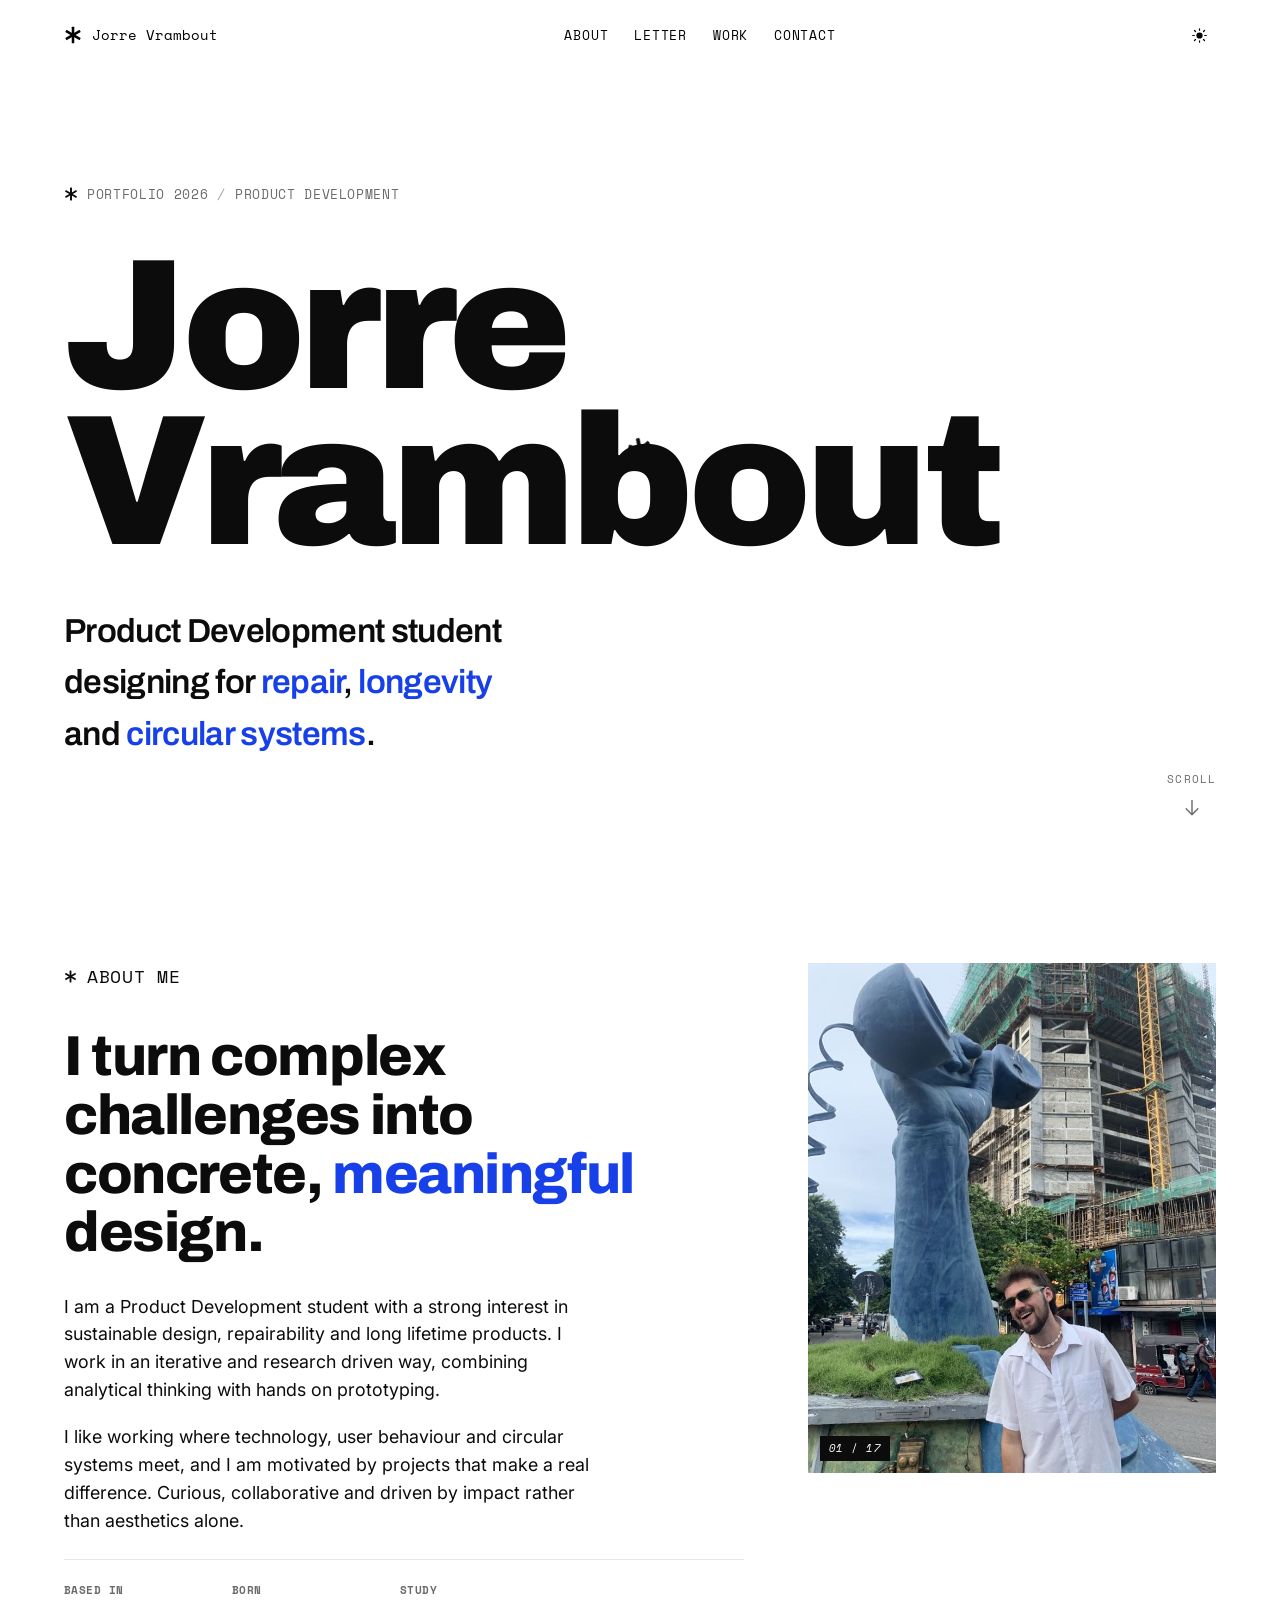
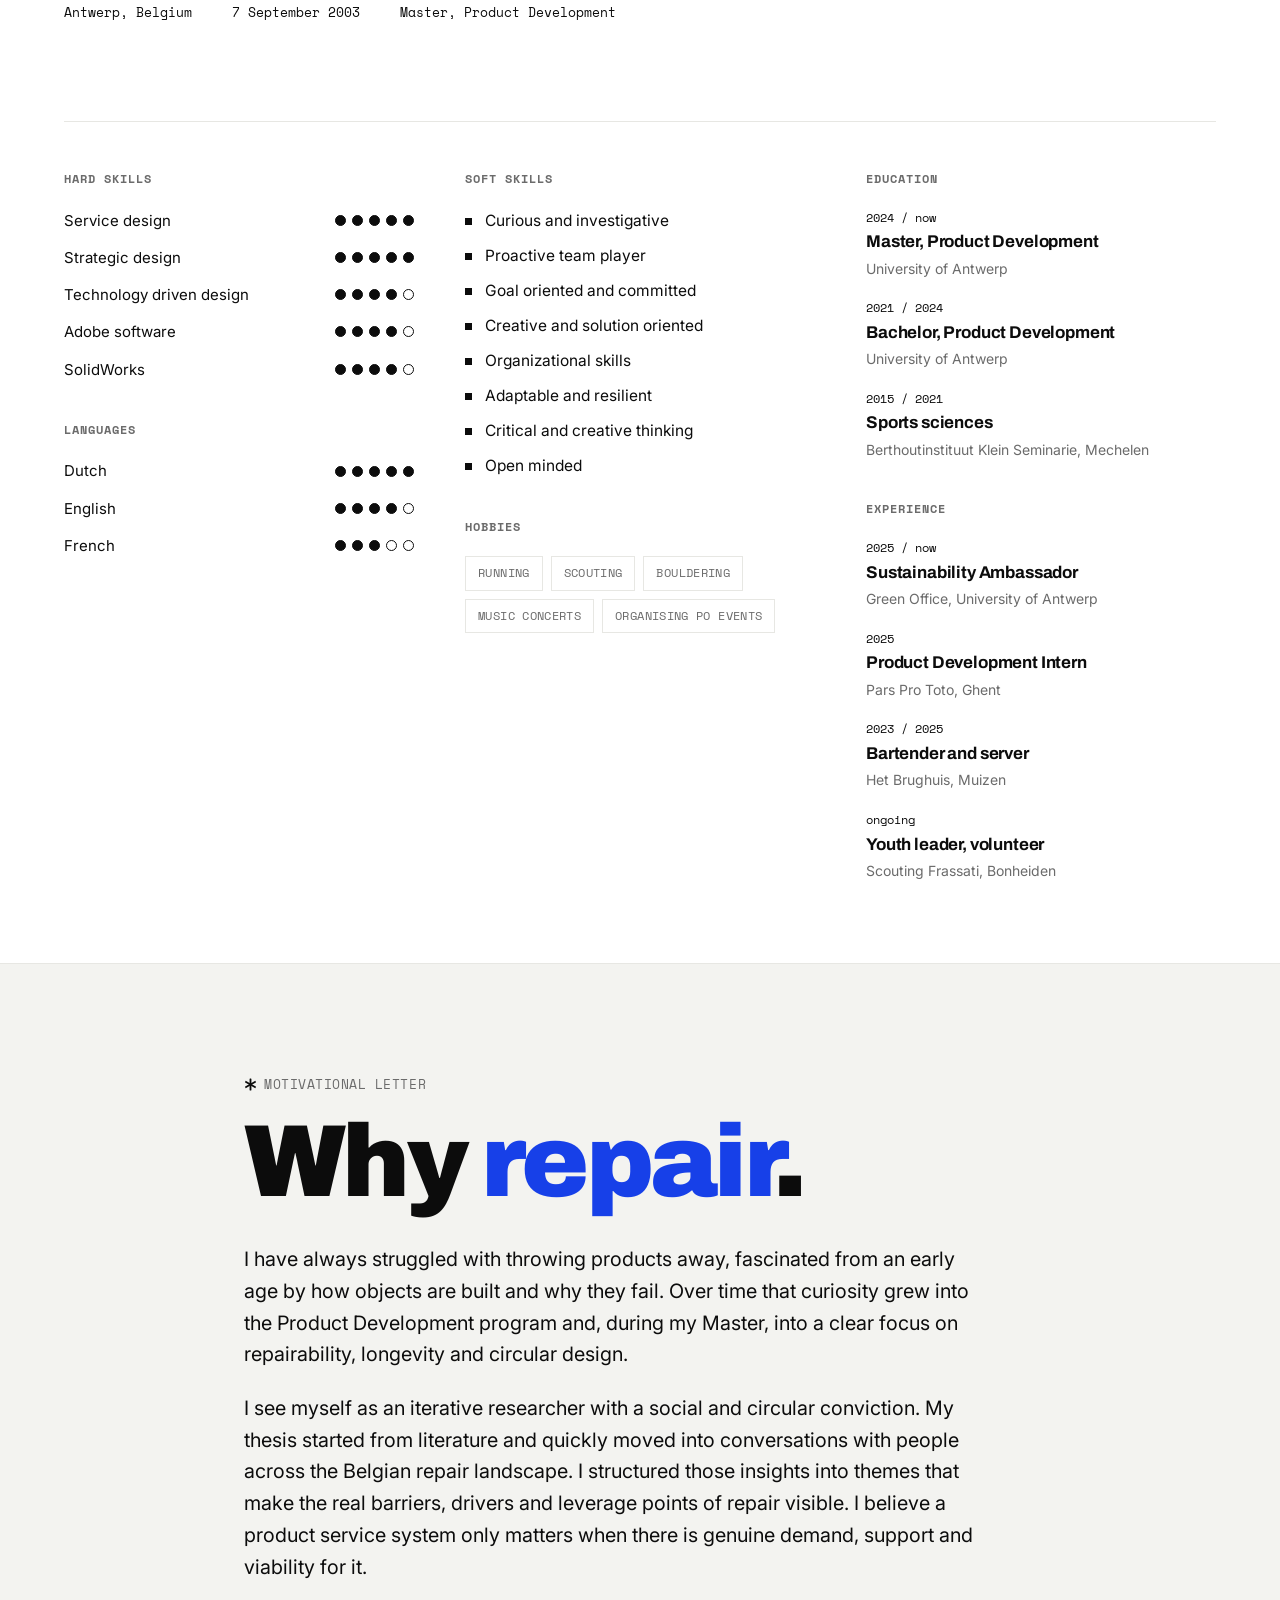
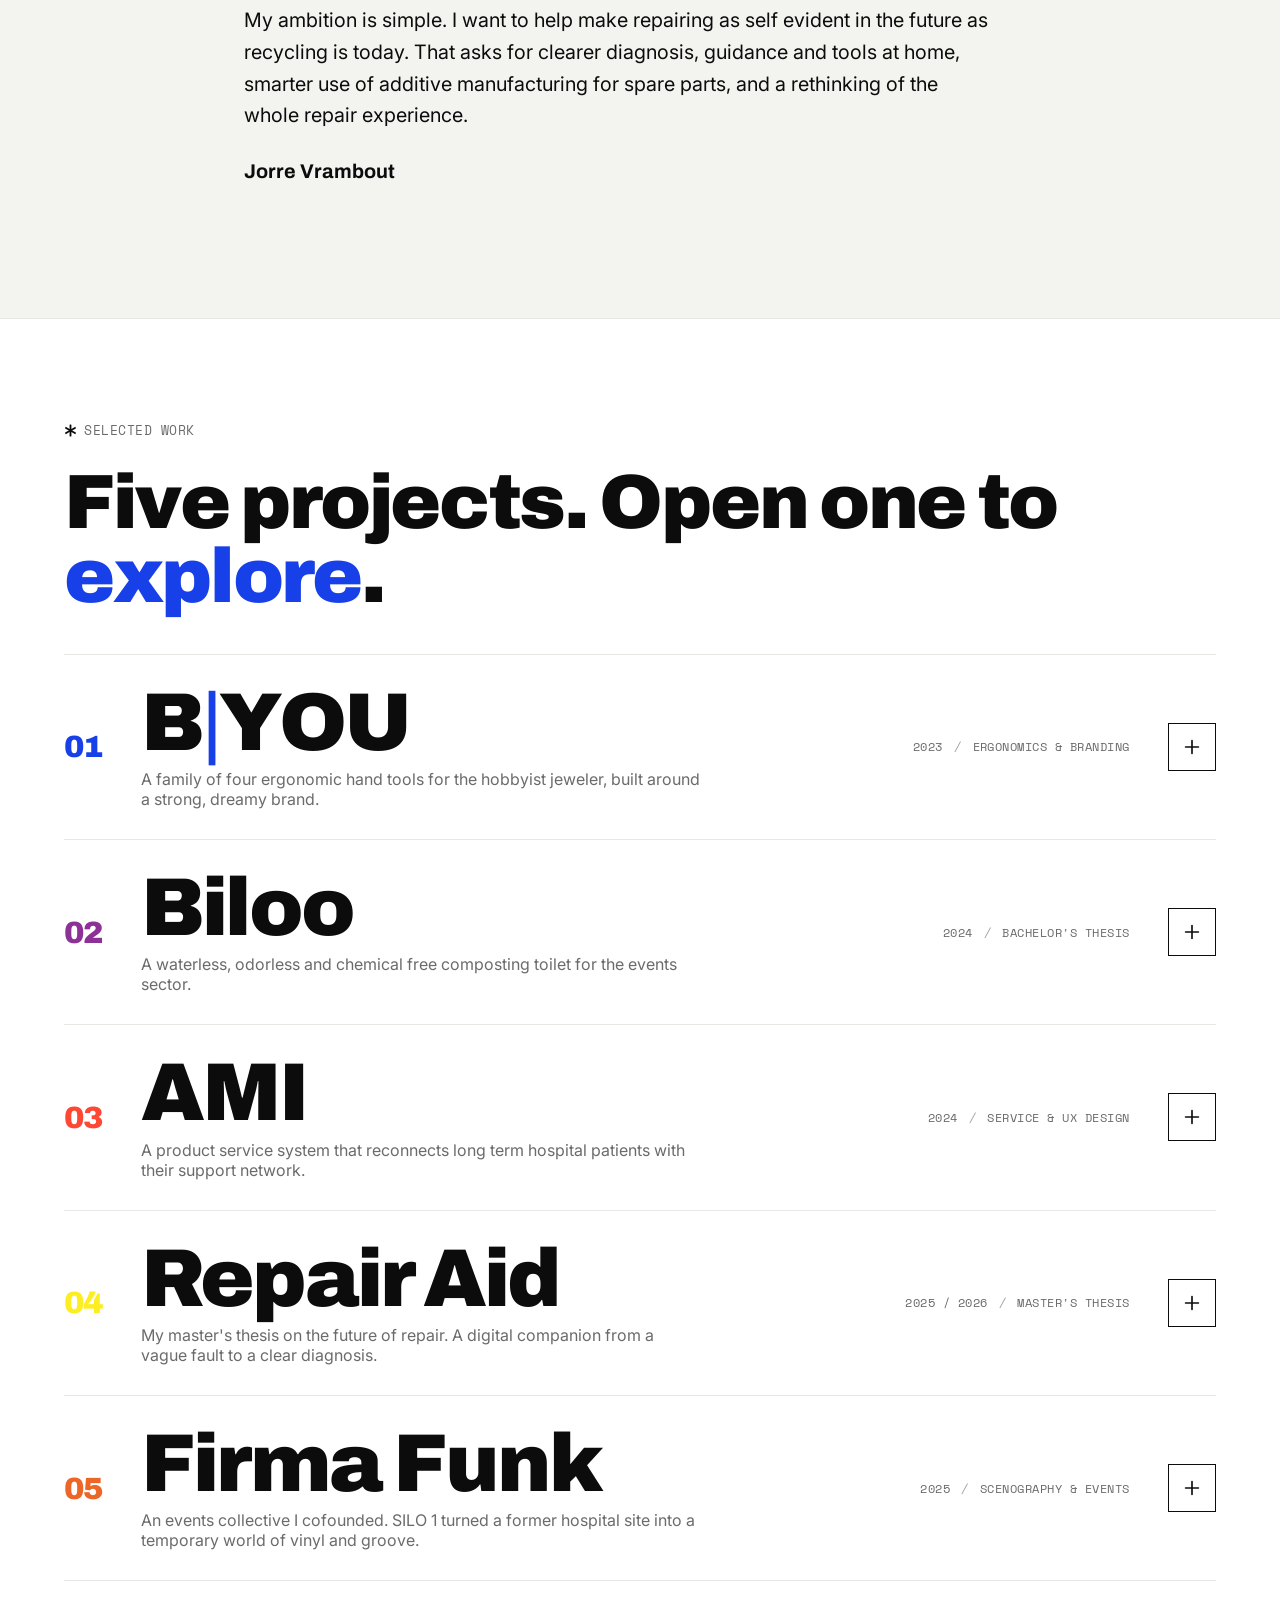
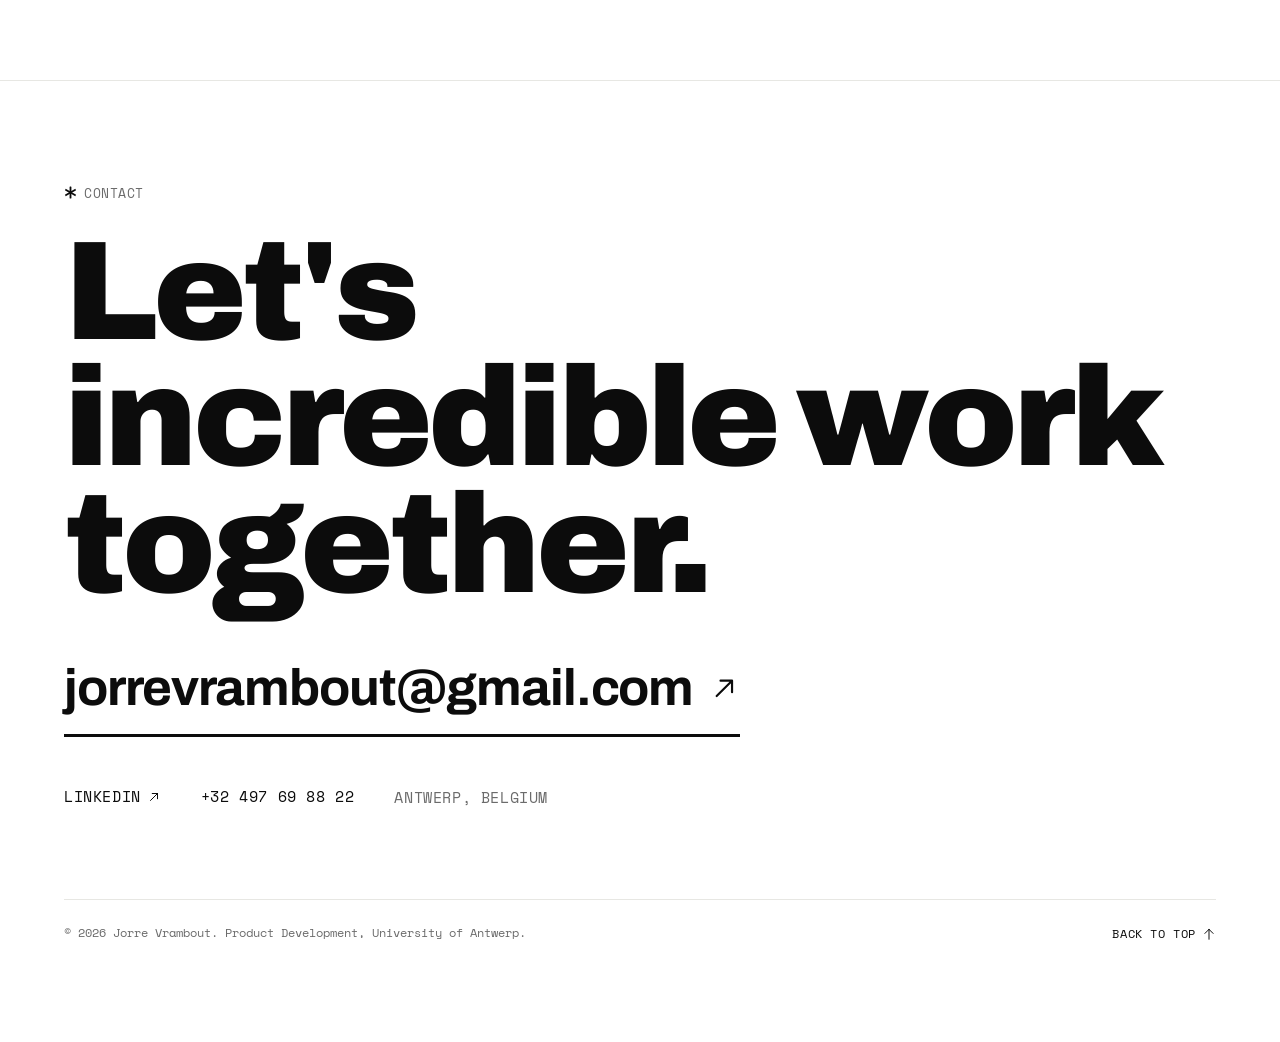
==== index.html @ a63e2a83 "Content + interaction update - Biloo: new copy, remove WeComeAsFriends - B|YOU: split copy across fa" ====
<!DOCTYPE html>
<html lang="en" data-theme="light">
<head>
<meta charset="UTF-8" />
<meta name="viewport" content="width=device-width, initial-scale=1.0" />
<title>Jorre Vrambout, Product Development & Design</title>
<meta name="description" content="Portfolio of Jorre Vrambout. Product Development student at the University of Antwerp, designing for repair, longevity and circular systems." />
<meta name="author" content="Jorre Vrambout" />
<meta property="og:title" content="Jorre Vrambout, Product Development & Design" />
<meta property="og:description" content="Five selected projects in service design, UX, sustainability and scenography." />
<meta property="og:type" content="website" />
<link rel="icon" href="data:image/svg+xml,%3Csvg xmlns='http://www.w3.org/2000/svg' viewBox='0 0 100 100'%3E%3Cg fill='%230c0c0c'%3E%3Crect x='44' y='5' width='12' height='90' rx='3'/%3E%3Crect x='44' y='5' width='12' height='90' rx='3' transform='rotate(60 50 50)'/%3E%3Crect x='44' y='5' width='12' height='90' rx='3' transform='rotate(120 50 50)'/%3E%3C/g%3E%3C/svg%3E" />
<link rel="preconnect" href="https://fonts.googleapis.com" />
<link rel="preconnect" href="https://fonts.gstatic.com" crossorigin />
<link href="https://fonts.googleapis.com/css2?family=Archivo:wght@500;600;700;800;900&family=Inter:wght@400;500;600&family=Space+Mono:wght@400;700&display=swap" rel="stylesheet" />
<link rel="stylesheet" href="css/styles.css" />
</head>
<body>

<!-- ===== SVG sprite ===== -->
<svg width="0" height="0" style="position:absolute" aria-hidden="true">
  <symbol id="ast" viewBox="0 0 100 100"><g fill="currentColor"><rect x="43" y="4" width="14" height="92" rx="3"/><rect x="43" y="4" width="14" height="92" rx="3" transform="rotate(60 50 50)"/><rect x="43" y="4" width="14" height="92" rx="3" transform="rotate(120 50 50)"/></g></symbol>
  <symbol id="arrow-down" viewBox="0 0 24 24"><path d="M12 3v17m0 0l-7-7m7 7l7-7" fill="none" stroke="currentColor" stroke-width="1.7" stroke-linecap="round" stroke-linejoin="round"/></symbol>
  <symbol id="arrow-diag" viewBox="0 0 24 24"><path d="M6 18L18 6M18 6H9M18 6v9" fill="none" stroke="currentColor" stroke-width="1.7" stroke-linecap="round" stroke-linejoin="round"/></symbol>
  <symbol id="arrow-right" viewBox="0 0 24 24"><path d="M4 12h16m0 0l-7-7m7 7l-7 7" fill="none" stroke="currentColor" stroke-width="1.7" stroke-linecap="round" stroke-linejoin="round"/></symbol>
  <symbol id="plus" viewBox="0 0 24 24"><path d="M12 5v14M5 12h14" fill="none" stroke="currentColor" stroke-width="1.8" stroke-linecap="round"/></symbol>
</svg>

<!-- ===== Loader ===== -->
<div class="loader" id="loader" aria-hidden="true">
  <div class="loader__row"><span class="loader__name">JORRE VRAMBOUT</span><span class="loader__pct"><i id="loaderPct">0</i> / 100</span></div>
  <div class="loader__bar"><span id="loaderBar"></span></div>
</div>

<div class="cursor" id="cursor" aria-hidden="true"><svg viewBox="0 0 100 100"><use href="#ast"/></svg></div>
<div class="progress" id="progress" aria-hidden="true"></div>

<!-- ===== Navigation ===== -->
<header class="nav" id="nav">
  <a href="#top" class="nav__brand" aria-label="Jorre Vrambout, home">
    <svg class="nav__ast" viewBox="0 0 100 100" aria-hidden="true"><use href="#ast"/></svg><span>Jorre Vrambout</span>
  </a>
  <nav class="nav__links" aria-label="Primary">
    <a href="#about"><span>About</span></a>
    <a href="#letter"><span>Letter</span></a>
    <a href="#work"><span>Work</span></a>
    <a href="#contact"><span>Contact</span></a>
  </nav>
  <button class="nav__theme" id="themeToggle" aria-label="Toggle dark mode" title="Toggle theme">
    <svg class="i-sun" viewBox="0 0 24 24" width="17" height="17" aria-hidden="true"><circle cx="12" cy="12" r="4.4" fill="currentColor"/><g stroke="currentColor" stroke-width="1.7" stroke-linecap="round"><line x1="12" y1="2.5" x2="12" y2="4.6"/><line x1="12" y1="19.4" x2="12" y2="21.5"/><line x1="2.5" y1="12" x2="4.6" y2="12"/><line x1="19.4" y1="12" x2="21.5" y2="12"/><line x1="4.9" y1="4.9" x2="6.4" y2="6.4"/><line x1="17.6" y1="17.6" x2="19.1" y2="19.1"/><line x1="4.9" y1="19.1" x2="6.4" y2="17.6"/><line x1="17.6" y1="6.4" x2="19.1" y2="4.9"/></g></svg>
    <svg class="i-moon" viewBox="0 0 24 24" width="17" height="17" aria-hidden="true"><path d="M20 14.5A8 8 0 0 1 9.5 4 7 7 0 1 0 20 14.5z" fill="currentColor"/></svg>
  </button>
</header>

<main id="top">

<!-- ===== HERO ===== -->
<section class="hero">
  <p class="hero__eyebrow reveal"><svg class="ast-sm" viewBox="0 0 100 100"><use href="#ast"/></svg><span>Portfolio 2026</span><i>/</i><span>Product Development</span></p>
  <h1 class="hero__title">
    <span class="hl reveal"><span>Jorre</span></span>
    <span class="hl reveal"><span>Vrambout</span></span>
  </h1>
  <p class="hero__role reveal">Product Development student designing for <span class="cyc" style="animation-delay:-1s">repair</span>, <span class="cyc" style="animation-delay:-5s">longevity</span> and <span class="cyc" style="animation-delay:-9s">circular systems</span>.</p>
  <a href="#about" class="hero__cue reveal" aria-label="Scroll down"><span>Scroll</span><svg viewBox="0 0 24 24"><use href="#arrow-down"/></svg></a>
</section>

<!-- ===== ABOUT ME ===== -->
<section class="about" id="about">
  <div class="about__grid">
    <div class="about__text">
      <p class="label reveal"><svg class="ast-sm" viewBox="0 0 100 100"><use href="#ast"/></svg> About me</p>
      <h2 class="about__lead reveal-lines">I turn complex challenges into concrete, <span class="cyc">meaningful</span> design.</h2>
      <p class="reveal">I am a Product Development student with a strong interest in sustainable design, repairability and long lifetime products. I work in an iterative and research driven way, combining analytical thinking with hands on prototyping.</p>
      <p class="reveal">I like working where technology, user behaviour and circular systems meet, and I am motivated by projects that make a real difference. Curious, collaborative and driven by impact rather than aesthetics alone.</p>
      <ul class="about__facts reveal">
        <li><b>Based in</b>Antwerp, Belgium</li>
        <li><b>Born</b>7 September 2003</li>
        <li><b>Study</b>Master, Product Development</li>
      </ul>
    </div>
    <div class="about__loop reveal" id="photoLoop" aria-label="Photos of Jorre">
      <img class="loop__img is-on" alt="Jorre Vrambout" />
      <img class="loop__img" alt="Jorre Vrambout" />
      <span class="loop__tag"><i id="loopIndex">01</i> / <i id="loopTotal">17</i></span>
    </div>
  </div>
</section>

<!-- ===== PROFILE: skills, hobbies, timeline ===== -->
<section class="profile" id="profile">
  <div class="profile__grid">

    <div class="pcol reveal">
      <h3 class="pcol__title">Hard skills</h3>
      <ul class="rated">
        <li><span>Service design</span><span class="dots" data-level="5"></span></li>
        <li><span>Strategic design</span><span class="dots" data-level="5"></span></li>
        <li><span>Technology driven design</span><span class="dots" data-level="4"></span></li>
        <li><span>Adobe software</span><span class="dots" data-level="4"></span></li>
        <li><span>SolidWorks</span><span class="dots" data-level="4"></span></li>
      </ul>
      <h3 class="pcol__title pcol__title--mt">Languages</h3>
      <ul class="rated">
        <li><span>Dutch</span><span class="dots" data-level="5"></span></li>
        <li><span>English</span><span class="dots" data-level="4"></span></li>
        <li><span>French</span><span class="dots" data-level="3"></span></li>
      </ul>
    </div>

    <div class="pcol reveal">
      <h3 class="pcol__title">Soft skills</h3>
      <ul class="bullets">
        <li>Curious and investigative</li>
        <li>Proactive team player</li>
        <li>Goal oriented and committed</li>
        <li>Creative and solution oriented</li>
        <li>Organizational skills</li>
        <li>Adaptable and resilient</li>
        <li>Critical and creative thinking</li>
        <li>Open minded</li>
      </ul>
      <h3 class="pcol__title pcol__title--mt">Hobbies</h3>
      <ul class="tags"><li>Running</li><li>Scouting</li><li>Bouldering</li><li>Music concerts</li><li>Organising PO events</li></ul>
    </div>

    <div class="pcol reveal">
      <h3 class="pcol__title">Education</h3>
      <ul class="timeline">
        <li><span class="timeline__yr">2024 / now</span><b>Master, Product Development</b><i>University of Antwerp</i></li>
        <li><span class="timeline__yr">2021 / 2024</span><b>Bachelor, Product Development</b><i>University of Antwerp</i></li>
        <li><span class="timeline__yr">2015 / 2021</span><b>Sports sciences</b><i>Berthoutinstituut Klein Seminarie, Mechelen</i></li>
      </ul>
      <h3 class="pcol__title pcol__title--mt">Experience</h3>
      <ul class="timeline">
        <li><span class="timeline__yr">2025 / now</span><b>Sustainability Ambassador</b><i>Green Office, University of Antwerp</i></li>
        <li><span class="timeline__yr">2025</span><b>Product Development Intern</b><i>Pars Pro Toto, Ghent</i></li>
        <li><span class="timeline__yr">2023 / 2025</span><b>Bartender and server</b><i>Het Brughuis, Muizen</i></li>
        <li><span class="timeline__yr">ongoing</span><b>Youth leader, volunteer</b><i>Scouting Frassati, Bonheiden</i></li>
      </ul>
    </div>

  </div>
</section>

<!-- ===== MOTIVATIONAL LETTER ===== -->
<section class="letter" id="letter">
  <div class="letter__inner">
    <p class="label reveal"><svg class="ast-sm" viewBox="0 0 100 100"><use href="#ast"/></svg> Motivational letter</p>
    <h2 class="letter__title reveal-lines">Why <span class="cyc">repair</span>.</h2>
    <div class="letter__body">
      <p class="reveal">I have always struggled with throwing products away, fascinated from an early age by how objects are built and why they fail. Over time that curiosity grew into the Product Development program and, during my Master, into a clear focus on repairability, longevity and circular design.</p>
      <p class="reveal">I see myself as an iterative researcher with a social and circular conviction. My thesis started from literature and quickly moved into conversations with people across the Belgian repair landscape. I structured those insights into themes that make the real barriers, drivers and leverage points of repair visible. I believe a product service system only matters when there is genuine demand, support and viability for it.</p>
      <p class="reveal">My ambition is simple. I want to help make repairing as self evident in the future as recycling is today. That asks for clearer diagnosis, guidance and tools at home, smarter use of additive manufacturing for spare parts, and a rethinking of the whole repair experience.</p>
      <p class="letter__sign reveal">Jorre Vrambout</p>
    </div>
  </div>
</section>

<!-- ===== WORK ===== -->
<section class="work" id="work">
  <header class="work__head">
    <p class="label reveal"><svg class="ast-sm" viewBox="0 0 100 100"><use href="#ast"/></svg> Selected work</p>
    <h2 class="work__title reveal-lines">Five projects. Open one to <span class="cyc">explore</span>.</h2>
  </header>

  <div class="projects">

    <!-- 01 BIYOU -->
    <article class="proj" id="p01" data-accent="#1740e8" data-on="#ffffff" style="--accent:#1740e8;--on-accent:#ffffff">
      <button class="proj__bar" aria-expanded="false" aria-controls="p01d">
        <span class="proj__num">01</span>
        <span class="proj__head"><span class="proj__name">B<span class="bar">|</span>YOU</span><span class="proj__teaser">A family of four ergonomic hand tools for the hobbyist jeweler, built around a strong, dreamy brand.</span></span>
        <span class="proj__metaline">2023 <i>/</i> Ergonomics &amp; branding</span>
        <span class="proj__toggle" aria-hidden="true"><svg viewBox="0 0 24 24"><use href="#plus"/></svg></span>
      </button>
      <div class="proj__detail" id="p01d"><div class="proj__inner">
        <div class="proj__cols">
          <p class="proj__lead">B|YOU is a cohesive tool collection inspired by the dreamy world of creation, where freshness, elegance and modernity meet. Flowing lines and clean contours give the family a look that feels energetic and in motion, while a vibrant signature blue and refined details give every tool a fresh, contemporary character.</p>
          <ul class="tags"><li>Ergonomics</li><li>Branding</li><li>Tool family</li><li>User research</li><li>SolidWorks</li></ul>
        </div>
        <figure class="shot shot--full"><img data-src="assets/img/biyou_poster.jpg" alt="The B|YOU jeweler tool family poster" /></figure>
        <p class="proj__body">Every tool carries an integrated, labeled loop so it can be hung and recognised at a glance, keeping the workspace calm and organised. The family holds four specialised tools. KUNZIET, a hand drill built for smooth operation and precise depth control. OPAAL, a jeweler's file with seamless grip contours for fluid shaping. ONYX, ergonomic pliers that pair strong function with an elegant, high control handle. CALCITE, a jeweler's saw made to turn creative ideas into flawless actions.</p>
        <p class="proj__sub2"><svg class="ast-sm" viewBox="0 0 100 100"><use href="#ast"/></svg> CALCITE, the empowering jeweler's saw</p>
        <p class="proj__body">Designed as a core piece of the family, CALCITE helps craftspeople turn ideas into action. Beyond its modern look it focuses on ergonomics and adaptability for long hours of precision benchwork. The handle tilts upward to reduce the twisting angle of the wrist and lower fatigue. A specialised grip texture sits on the pressure points between the middle, ring and pinky fingers for maximum control. A smart sliding frame makes the saw fully modular so it adapts to blades of different lengths, and an integrated tightening mechanism tensions the blade with ease for controlled, precise cuts.</p>
        <figure class="shot shot--full"><img data-src="assets/img/biyou_calcite.jpg" alt="CALCITE jeweler's saw, ergonomic breakdown" /></figure>
        <p class="proj__sub2">More from the project</p>
        <div class="masonry masonry--3">
          <figure class="shot"><img data-src="assets/img/biyou_blue.jpg" alt="The jeweler's saw, blue variant" /></figure>
          <figure class="shot"><img data-src="assets/img/biyou_family.jpg" alt="The tool family on the workbench" /></figure>
          <figure class="shot"><img data-src="assets/img/biyou_c1.jpg" alt="Concept sketch one" /></figure>
          <figure class="shot"><img data-src="assets/img/biyou_c2.jpg" alt="Concept sketch two" /></figure>
          <figure class="shot"><img data-src="assets/img/biyou_c3.jpg" alt="Concept sketch three" /></figure>
        </div>
      </div></div>
    </article>

    <!-- 02 BILOO -->
    <article class="proj" id="p02" data-accent="#8c3296" data-on="#ffffff" style="--accent:#8c3296;--on-accent:#ffffff">
      <button class="proj__bar" aria-expanded="false" aria-controls="p02d">
        <span class="proj__num">02</span>
        <span class="proj__head"><span class="proj__name">Biloo</span><span class="proj__teaser">A waterless, odorless and chemical free composting toilet for the events sector.</span></span>
        <span class="proj__metaline">2024 <i>/</i> Bachelor's thesis</span>
        <span class="proj__toggle" aria-hidden="true"><svg viewBox="0 0 24 24"><use href="#plus"/></svg></span>
      </button>
      <div class="proj__detail" id="p02d"><div class="proj__inner">
        <div class="proj__cols">
          <p class="proj__lead">Biloo is an off grid sanitation solution that improves comfort and sustainability at crowded music festivals. It is a waterless duo compost toilet that saves space by sharing one 330 litre sawdust dispenser and a single integrated waste tank across two separate cabins. The system runs entirely without electronics. A manual flush mechanism releases a precise amount of sawdust through a custom rotor profile to keep odor and moisture under control. Built for heavy festival use, it combines a robust AISI 304 stainless steel frame with durable, weather resistant HPL panels, and the final design can be transported, stacked and placed with standard forklifts, so there is no on site assembly and far less maintenance.</p>
          <ul class="tags"><li>Sustainability</li><li>Composting</li><li>Fully mechanical</li><li>Off grid</li><li>Festival ready</li></ul>
        </div>
        <div class="stats">
          <div class="stat"><b data-count="100">0</b><span>people per toilet per day</span></div>
          <div class="stat"><b data-count="52">0</b><span>toilets per block</span></div>
          <div class="stat"><b data-count="0">0</b><span>litres of water used</span></div>
        </div>
        <p class="proj__sub2">Concept renders</p>
        <figure class="shot shot--full"><img data-src="assets/img/biloo_hero.jpg" alt="Biloo composting toilet render" /></figure>
        <div class="masonry masonry--3">
          <figure class="shot"><img data-src="assets/img/biloo_field.jpg" alt="Biloo placed at a festival at sunset" /></figure>
          <figure class="shot"><img data-src="assets/img/biloo_config.jpg" alt="Circular configuration of toilet blocks" /></figure>
          <figure class="shot"><img data-src="assets/img/biloo_cad.jpg" alt="Dual toilet layout, top render" /></figure>
        </div>
        <p class="proj__sub2">Prototyping <span class="chip">Full scale wooden prototype</span></p>
        <div class="masonry masonry--2">
          <figure class="shot"><img data-src="assets/img/biloo_top.jpg" alt="Wooden prototype in the field" /></figure>
          <figure class="shot"><img data-src="assets/img/biloo_test.jpg" alt="Wooden prototype tested outdoors" /></figure>
        </div>
      </div></div>
    </article>

    <!-- 03 AMI -->
    <article class="proj" id="p03" data-accent="#fe4834" data-on="#ffffff" style="--accent:#fe4834;--on-accent:#ffffff">
      <button class="proj__bar" aria-expanded="false" aria-controls="p03d">
        <span class="proj__num">03</span>
        <span class="proj__head"><span class="proj__name">AMI</span><span class="proj__teaser">A product service system that reconnects long term hospital patients with their support network.</span></span>
        <span class="proj__metaline">2024 <i>/</i> Service &amp; UX design</span>
        <span class="proj__toggle" aria-hidden="true"><svg viewBox="0 0 24 24"><use href="#plus"/></svg></span>
      </button>
      <div class="proj__detail" id="p03d"><div class="proj__inner">
        <div class="proj__cols">
          <p class="proj__lead">Through personal avatars, social hubs and a simple app, appearance becomes secondary and connection thrives. Patients join workshops and events, host their own, ask questions and keep a sense of autonomy through a long recovery.</p>
          <ul class="tags"><li>Service design</li><li>UX</li><li>Avatars</li><li>Healthcare</li><li>Cocreation</li></ul>
        </div>
        <p class="proj__sub2">Scroll through the end of term report <svg class="ast-sm" viewBox="0 0 24 24" style="width:1em;height:1em"><use href="#arrow-right"/></svg></p>
        <div class="hstrip" id="amiStrip" tabindex="0" aria-label="AMI end of term report, scroll horizontally">
          <img data-src="assets/img/ami_p01.jpg" alt="AMI report slide 1" />
          <img data-src="assets/img/ami_p02.jpg" alt="AMI report slide 2" />
          <img data-src="assets/img/ami_p03.jpg" alt="AMI report slide 3" />
          <img data-src="assets/img/ami_p04.jpg" alt="AMI report slide 4" />
          <img data-src="assets/img/ami_p05.jpg" alt="AMI report slide 5" />
          <img data-src="assets/img/ami_p06.jpg" alt="AMI report slide 6" />
          <img data-src="assets/img/ami_p07.jpg" alt="AMI report slide 7" />
          <img data-src="assets/img/ami_p08.jpg" alt="AMI report slide 8" />
          <img data-src="assets/img/ami_p09.jpg" alt="AMI report slide 9" />
          <img data-src="assets/img/ami_p10.jpg" alt="AMI report slide 10" />
          <img data-src="assets/img/ami_p11.jpg" alt="AMI report slide 11" />
          <img data-src="assets/img/ami_p12.jpg" alt="AMI report slide 12" />
        </div>
        <p class="proj__sub2">Concept film</p>
        <div class="ytembed" data-yt="rYbWHlqxnuc">
          <img class="ytembed__poster" src="https://i.ytimg.com/vi/rYbWHlqxnuc/hqdefault.jpg" alt="AMI concept film" loading="lazy" />
          <button class="ytembed__play" aria-label="Play the AMI concept film"><svg viewBox="0 0 24 24" width="30" height="30"><path d="M8 5v14l11-7z" fill="currentColor"/></svg></button>
        </div>
        <p class="proj__credit">Group 18. Yasmine Boulakhrif, Davide Jansen Buonsenso, Iris Ligtenberg, Zeno Römer and Jorre Vrambout.</p>
      </div></div>
    </article>

    <!-- 04 REPAIR AID -->
    <article class="proj" id="p04" data-accent="#fdee21" data-on="#0c0c0c" style="--accent:#fdee21;--on-accent:#0c0c0c">
      <button class="proj__bar" aria-expanded="false" aria-controls="p04d">
        <span class="proj__num">04</span>
        <span class="proj__head"><span class="proj__name">Repair Aid</span><span class="proj__teaser">My master's thesis on the future of repair. A digital companion from a vague fault to a clear diagnosis.</span></span>
        <span class="proj__metaline">2025 / 2026 <i>/</i> Master's thesis</span>
        <span class="proj__toggle" aria-hidden="true"><svg viewBox="0 0 24 24"><use href="#plus"/></svg></span>
      </button>
      <div class="proj__detail" id="p04d"><div class="proj__inner">
        <div class="proj__cols">
          <p class="proj__lead">RepairAid is my master's thesis at the University of Antwerp, within Product Development. It explores how artificial intelligence can support a more accessible and circular repair culture. Today many household devices are thrown away while repair is still technically possible. The problem is often not the fault itself but the uncertainty around it. People do not know what is wrong, how much a repair will cost, how long it will take or which options exist, so replacing becomes the easy choice.</p>
          <ul class="tags"><li>Circular economy</li><li>Service design</li><li>Agentic AI</li><li>Diagnosis</li><li>Repair Base</li></ul>
        </div>
        <figure class="shot shot--full shot--white"><img data-src="assets/img/repair_expo_01.jpg" alt="Repair Aid, repair don't replace" /></figure>
        <p class="proj__body">RepairAid removes that uncertainty. It combines historical repair data, user input and agentic AI in one guidance system. Instead of sending people to scattered manuals or search engines, it guides them step by step in understanding a fault and choosing a repair route.</p>
        <div class="masonry masonry--2">
          <figure class="shot shot--white"><img data-src="assets/img/repair_expo_03.jpg" alt="Repair Aid mobile companion, repairer level" /></figure>
          <figure class="shot shot--white"><img data-src="assets/img/repair_expo_04.jpg" alt="Repair Aid impact dashboard" /></figure>
        </div>
        <p class="proj__sub2"><svg class="ast-sm" viewBox="0 0 100 100"><use href="#ast"/></svg> Three routes to a repair</p>
        <p class="proj__body">The system distinguishes three routes. Independent repair at home, guided repair in a Repair Base, and professional repair. Based on the user situation, the complexity of the fault and the expected effort, RepairAid suggests the most feasible option, creating a low threshold path that supports both citizens and professional repairers.</p>
        <figure class="shot shot--full shot--white"><img data-src="assets/img/repair_diagram.jpg" alt="The Repair Aid ecosystem, from home repair to Repair Base to professional" /></figure>
        <p class="proj__body">The innovation lies in combining circular design thinking with agentic AI. Where AI is often used for efficiency or automation, RepairAid asks how the same technology can serve social and ecological goals. By making repair easier it helps extend product lifetimes, reduce material use and shift behaviour from throwing away toward circular use.</p>
        <p class="proj__credit">Internal promotor prof. dr. Jelle Saldien. External promotor Philip Van Pelt, Thomas More and the E6 project, Ecosystems for Extended Lifetime.</p>
      </div></div>
    </article>

    <!-- 05 FIRMA FUNK -->
    <article class="proj" id="p05" data-accent="#eb6627" data-on="#ffffff" style="--accent:#eb6627;--on-accent:#ffffff">
      <button class="proj__bar" aria-expanded="false" aria-controls="p05d">
        <span class="proj__num">05</span>
        <span class="proj__head"><span class="proj__name">Firma Funk</span><span class="proj__teaser">An events collective I cofounded. SILO 1 turned a former hospital site into a temporary world of vinyl and groove.</span></span>
        <span class="proj__metaline">2025 <i>/</i> Scenography &amp; events</span>
        <span class="proj__toggle" aria-hidden="true"><svg viewBox="0 0 24 24"><use href="#plus"/></svg></span>
      </button>
      <div class="proj__detail" id="p05d"><div class="proj__inner">
        <div class="proj__cols">
          <p class="proj__lead">Firma Funk is a side project I cofounded with four close friends, bringing together product development, graphic design, photography, journalism, economics and social work. What began as a shared love for disco, groove and early electronic music grew into a collective focused on intimate events that put atmosphere, connection and storytelling before spectacle.</p>
          <ul class="tags"><li>Scenography</li><li>Event design</li><li>Vinyl and groove</li><li>Inclusivity</li><li>Community</li><li>Cofounding</li></ul>
        </div>
        <p class="proj__body">Our first event, SILO 1, was built around one idea. A party should feel like a narrative rather than a playlist. We moved away from the harder, louder, faster reflex of much of today's nightlife and designed a gradual musical journey around vinyl sets, groove and careful transitions from day into night.</p>
        <p class="proj__body">To bring this to life we transformed Bar Ziek, a former hospital site in Antwerp, into a temporary world of its own, combining indoor and outdoor spaces that visitors discovered through the day. Together with fellow designers we treated scenography as far more than decoration. It is music, light, space, social interaction and the emotional rhythm of an experience.</p>
        <div class="masonry masonry--2">
          <figure class="vid"><video data-src="assets/video/ff_vid_1.mp4" poster="assets/img/ff_vid_1.jpg" muted loop playsinline preload="none"></video></figure>
          <figure class="shot"><img data-src="assets/img/ff_IMG_3712.jpg" alt="The entrance to Bar Ziek during SILO 1" /></figure>
          <figure class="vid"><video data-src="assets/video/ff_vid_3.mp4" poster="assets/img/ff_vid_3.jpg" muted loop playsinline preload="none"></video></figure>
          <figure class="shot"><img data-src="assets/img/ff_IMG_7451.jpg" alt="The crowd dancing at dusk" /></figure>
          <figure class="vid"><video data-src="assets/video/ff_vid_2.mp4" poster="assets/img/ff_vid_2.jpg" muted loop playsinline preload="none"></video></figure>
          <figure class="shot"><img data-src="assets/img/ff_IMG_7331.jpg" alt="A silent disco moment with headphones" /></figure>
          <figure class="vid"><video data-src="assets/video/ff_vid_4.mp4" poster="assets/img/ff_vid_4.jpg" muted loop playsinline preload="none"></video></figure>
          <figure class="shot"><img data-src="assets/img/ff_C0176T01.jpg" alt="A vinyl DJ set at SILO 1" /></figure>
        </div>
        <p class="proj__body">Inclusivity mattered too. SILO 1 hosted a wearable haptic prototype that let people with hearing impairments feel the music. As cofounder my role was mainly that of a facilitator, connecting people, shaping the vision and bringing many creative disciplines into one coherent experience. I believe an event starts long before visitors arrive and continues long after they leave.</p>
      </div></div>
    </article>

  </div>
</section>

<!-- ===== CONTACT ===== -->
<footer class="contact" id="contact">
  <p class="label reveal"><svg class="ast-sm" viewBox="0 0 100 100"><use href="#ast"/></svg> Contact</p>
  <h2 class="contact__title reveal-lines">Let's <span class="word-swap" id="wordSwap">Design</span> incredible work together.</h2>
  <a class="contact__mail reveal" href="mailto:jorrevrambout@gmail.com">jorrevrambout@gmail.com <svg viewBox="0 0 24 24"><use href="#arrow-diag"/></svg></a>
  <div class="contact__links reveal">
    <a class="contact__link" href="https://www.linkedin.com/in/jorre-vrambout-301289289" target="_blank" rel="noopener"><span>LinkedIn</span><svg viewBox="0 0 24 24"><use href="#arrow-diag"/></svg></a>
    <a class="contact__link" href="tel:+32497698822"><span>+32 497 69 88 22</span></a>
    <span class="contact__link contact__link--static"><span>Antwerp, Belgium</span></span>
  </div>
  <div class="contact__base">
    <span>© 2026 Jorre Vrambout. Product Development, University of Antwerp.</span>
    <button class="to-top" id="toTop" aria-label="Back to top">Back to top <svg viewBox="0 0 24 24" style="transform:rotate(180deg)"><use href="#arrow-down"/></svg></button>
  </div>
</footer>

</main>

<!-- ===== Lightbox ===== -->
<div class="lightbox" id="lightbox" aria-hidden="true" role="dialog" aria-label="Image viewer">
  <button class="lightbox__close" id="lbClose" aria-label="Close">✕</button>
  <button class="lightbox__nav lightbox__nav--prev" id="lbPrev" aria-label="Previous">‹</button>
  <figure class="lightbox__stage"><img id="lbImg" src="" alt="" /><figcaption id="lbCap"></figcaption></figure>
  <button class="lightbox__nav lightbox__nav--next" id="lbNext" aria-label="Next">›</button>
  <span class="lightbox__count" id="lbCount"></span>
</div>

<script src="js/main.js"></script>
</body>
</html>
---- css/styles.css ----
/* =========================================================
   Jorre Vrambout — Portfolio 2026
   Bold-but-minimalist · Swiss / editorial · B/W/grey + accents
   ========================================================= */
:root{
  --bg:#ffffff; --ink:#0c0c0c; --muted:#6b6b6b; --faint:#9a9a98;
  --line:#e7e7e3; --paper:#f3f3f0; --accent:#0c0c0c; --on-accent:#ffffff;
  --maxw:1480px; --gutter:clamp(20px,5vw,72px);
  --font-display:'Archivo',sans-serif; --font-body:'Inter',sans-serif; --font-mono:'Space Mono',monospace;
  --ease:cubic-bezier(.2,.7,.2,1);
  --c1:#1740e8; --c2:#8c3296; --c3:#fe4834; --c5:#eb6627;
}
html[data-theme="dark"]{
  --bg:#0b0b0b; --ink:#f4f4f2; --muted:#9d9d9b; --faint:#6a6a68;
  --line:#242424; --paper:#151515; --accent:#f4f4f2; --on-accent:#0b0b0b;
}
*{box-sizing:border-box;margin:0;padding:0}
html{scroll-behavior:smooth;-webkit-font-smoothing:antialiased}
body{background:var(--bg);color:var(--ink);font-family:var(--font-body);font-size:17px;line-height:1.55;overflow-x:hidden;transition:background .5s var(--ease),color .5s var(--ease)}
img,video{display:block;max-width:100%}
a{color:inherit;text-decoration:none}
em{font-style:normal;font-weight:600}
::selection{background:var(--accent);color:var(--on-accent)}

.label{font-family:var(--font-mono);font-size:13px;letter-spacing:.04em;text-transform:uppercase;color:var(--muted);display:inline-flex;align-items:center;gap:.55em}
.label .ast-sm{width:13px;height:13px;color:var(--accent)}
.ast-sm{width:1em;height:1em;display:inline-block;vertical-align:-.12em;flex:none}

/* accent-cycling word */
@keyframes cyc{0%,100%{color:var(--c1)}25%{color:var(--c2)}50%{color:var(--c3)}75%{color:var(--c5)}}
.cyc{color:var(--c1);animation:cyc 16s linear infinite;font-weight:inherit}

/* cursor / progress / loader */
.cursor{position:fixed;top:0;left:0;width:26px;height:26px;margin:-13px 0 0 -13px;color:var(--accent);z-index:9000;pointer-events:none;transition:width .25s var(--ease),height .25s var(--ease),opacity .3s,color .5s var(--ease);will-change:transform;opacity:0}
.cursor svg{width:100%;height:100%}
.cursor.is-hover{width:54px;height:54px;margin:-27px 0 0 -27px}
@media (hover:hover) and (pointer:fine){body.cursor-on{cursor:none}body.cursor-on a,body.cursor-on button,body.cursor-on .shot,body.cursor-on .vid{cursor:none}.cursor{opacity:1}}
.progress{position:fixed;top:0;left:0;height:3px;width:0;background:var(--accent);z-index:8000;transition:background .5s var(--ease)}
.loader{position:fixed;inset:0;z-index:9999;background:var(--bg);display:flex;flex-direction:column;justify-content:flex-end;padding:var(--gutter);gap:18px;transition:opacity .6s var(--ease),visibility .6s}
.loader.done{opacity:0;visibility:hidden}
.loader__row{display:flex;justify-content:space-between;align-items:baseline}
.loader__name{font-family:var(--font-display);font-weight:800;font-size:clamp(28px,6vw,64px);letter-spacing:-.03em}
.loader__pct{font-family:var(--font-mono);font-size:14px;color:var(--muted)}
.loader__bar{height:2px;width:100%;background:var(--line);overflow:hidden}
.loader__bar span{display:block;height:100%;width:0;background:var(--ink)}

/* nav */
.nav{position:fixed;top:0;left:0;width:100%;z-index:7000;display:flex;align-items:center;justify-content:space-between;padding:18px var(--gutter);mix-blend-mode:difference;color:#fff}
.nav a,.nav button{color:#fff}
.nav__brand{display:inline-flex;align-items:center;gap:10px;font-family:var(--font-mono);font-size:14px}
.nav__ast{width:18px;height:18px;animation:spin 14s linear infinite}
.nav__links{display:flex;gap:26px}
.nav__links a{font-family:var(--font-mono);font-size:13px;text-transform:uppercase;letter-spacing:.06em}
.nav__links a span{position:relative}
.nav__links a span::after{content:"";position:absolute;left:0;bottom:-4px;width:0;height:1.5px;background:#fff;transition:width .4s var(--ease)}
.nav__links a:hover span::after,.nav__links a.active span::after{width:100%}
.nav__theme{background:none;border:0;display:grid;place-items:center;width:34px;height:34px;cursor:pointer}
.nav__theme .i-moon{display:none}
html[data-theme="dark"] .nav__theme .i-sun{display:none}
html[data-theme="dark"] .nav__theme .i-moon{display:block}
@keyframes spin{to{transform:rotate(360deg)}}

/* HERO */
.hero{min-height:96svh;padding:130px var(--gutter) 50px;display:flex;flex-direction:column;justify-content:center;position:relative}
.hero__eyebrow{font-family:var(--font-mono);font-size:13px;text-transform:uppercase;letter-spacing:.05em;color:var(--muted);display:flex;align-items:center;gap:.7em;margin-bottom:min(5vh,46px)}
.hero__eyebrow .ast-sm{color:var(--ink);width:14px;height:14px;animation:spin 12s linear infinite}
.hero__eyebrow i{color:var(--faint)}
.hero__title{font-family:var(--font-display);font-weight:900;line-height:.84;letter-spacing:-.035em;font-size:clamp(44px,14.5vw,280px)}
.hero__title .hl{display:block;overflow:hidden}
.hero__title .hl>span{display:block;transform:translateY(112%);transition:transform 1s var(--ease)}
.hero__title .hl.in>span{transform:none}
.hero__role{font-family:var(--font-display);font-weight:600;font-size:clamp(20px,2.6vw,38px);letter-spacing:-.02em;margin-top:min(5vh,46px);max-width:24ch}
.hero__cue{position:absolute;right:var(--gutter);bottom:46px;display:flex;flex-direction:column;align-items:center;gap:10px;font-family:var(--font-mono);font-size:11px;text-transform:uppercase;letter-spacing:.1em;color:var(--muted)}
.hero__cue svg{width:20px;height:20px;animation:bob 2s var(--ease) infinite}
@keyframes bob{0%,100%{transform:translateY(0)}50%{transform:translateY(7px)}}

/* ABOUT */
.about{max-width:var(--maxw);margin:0 auto;padding:clamp(70px,11vh,150px) var(--gutter)}
.about__grid{display:grid;grid-template-columns:1.25fr .75fr;gap:clamp(34px,5vw,80px);align-items:start}
.about__lead{font-family:var(--font-display);font-weight:800;line-height:1.04;letter-spacing:-.025em;font-size:clamp(28px,4.4vw,60px);margin:18px 0 30px;max-width:18ch}
.about__text p{font-size:clamp(16px,1.4vw,19px);margin-bottom:1.1em;max-width:48ch;color:var(--ink)}
.about__facts{list-style:none;display:flex;flex-wrap:wrap;gap:22px 40px;margin-top:24px;border-top:1px solid var(--line);padding-top:22px}
.about__facts li{font-family:var(--font-mono);font-size:12.5px;color:var(--ink)}
.about__facts b{display:block;color:var(--muted);text-transform:uppercase;font-size:11px;letter-spacing:.04em;margin-bottom:4px;font-weight:700}
.about__loop{position:relative;aspect-ratio:4/5;overflow:hidden;background:var(--paper);min-width:0}
.loop__img{position:absolute;inset:0;width:100%;height:100%;object-fit:cover;opacity:0;transition:opacity 1s var(--ease)}
.loop__img.is-on{opacity:1}
.loop__tag{position:absolute;left:12px;bottom:12px;background:var(--accent);color:var(--on-accent);font-family:var(--font-mono);font-size:11px;padding:4px 9px;letter-spacing:.04em}

/* PROFILE */
.profile{max-width:var(--maxw);margin:0 auto;padding:0 var(--gutter) clamp(60px,9vh,120px)}
.profile__grid{display:grid;grid-template-columns:repeat(3,1fr);gap:clamp(30px,4vw,70px);border-top:1px solid var(--line);padding-top:48px}
.pcol__title{font-family:var(--font-mono);font-size:12px;text-transform:uppercase;letter-spacing:.08em;color:var(--muted);margin-bottom:20px}
.pcol__title--mt{margin-top:40px}
.rated{list-style:none;display:flex;flex-direction:column;gap:14px}
.rated li{display:flex;align-items:center;justify-content:space-between;gap:16px;font-size:15px}
.dots{display:inline-flex;gap:6px;flex:none}
.dots i{width:11px;height:11px;border-radius:50%;border:1.5px solid var(--ink);display:block}
.dots i.on{background:var(--ink)}
.bullets{list-style:none;display:flex;flex-direction:column;gap:11px}
.bullets li{position:relative;padding-left:20px;font-size:15.5px}
.bullets li::before{content:"";position:absolute;left:0;top:.62em;width:7px;height:7px;background:var(--accent)}
.timeline{list-style:none;display:flex;flex-direction:column;gap:20px}
.timeline li{display:grid;gap:2px}
.timeline__yr{font-family:var(--font-mono);font-size:12px;color:var(--accent)}
.timeline b{font-family:var(--font-display);font-weight:700;font-size:17px;letter-spacing:-.01em}
.timeline i{font-style:normal;color:var(--muted);font-size:14px}

/* tags + chip */
.tags{list-style:none;display:flex;flex-wrap:wrap;gap:8px}
.tags li{font-family:var(--font-mono);font-size:12px;text-transform:uppercase;letter-spacing:.03em;border:1px solid var(--line);padding:7px 12px;color:var(--muted);transition:.3s var(--ease)}
.tags li:hover{background:var(--accent);color:var(--on-accent);border-color:var(--accent)}
.chip{display:inline-block;background:var(--accent);color:var(--on-accent);font-family:var(--font-mono);font-size:11px;text-transform:uppercase;letter-spacing:.03em;padding:4px 9px;vertical-align:middle}

/* LETTER */
.letter{border-top:1px solid var(--line);border-bottom:1px solid var(--line);background:var(--paper)}
.letter__inner{max-width:920px;margin:0 auto;padding:clamp(70px,12vh,150px) var(--gutter)}
.letter__title{font-family:var(--font-display);font-weight:900;font-size:clamp(40px,8vw,120px);letter-spacing:-.035em;line-height:.9;margin:18px 0 36px}
.letter__body p{font-size:clamp(17px,1.55vw,21px);line-height:1.6;margin-bottom:1.1em;max-width:62ch}
.letter__sign{font-family:var(--font-display);font-weight:700;font-size:20px;margin-top:24px!important}

/* WORK */
.work{max-width:var(--maxw);margin:0 auto;padding:clamp(70px,11vh,150px) var(--gutter)}
.work__title{font-family:var(--font-display);font-weight:900;line-height:.96;letter-spacing:-.03em;font-size:clamp(34px,6vw,96px);margin:22px 0 40px}
.projects{margin-top:20px}
.proj{position:relative}
.proj__bar{display:grid;grid-template-columns:auto 1fr auto auto;gap:clamp(16px,3vw,46px);align-items:center;width:100%;text-align:left;background:none;border:0;border-top:1px solid var(--line);padding:30px 0;cursor:pointer;color:inherit;font-family:inherit}
.proj:last-of-type .proj__bar{border-bottom:1px solid var(--line)}
.proj__num{font-family:var(--font-display);font-weight:900;font-size:clamp(24px,2.4vw,40px);color:var(--accent);letter-spacing:-.02em}
.proj__head{display:flex;flex-direction:column;gap:9px;min-width:0}
.proj__name{font-family:var(--font-display);font-weight:900;font-size:clamp(34px,6.4vw,90px);line-height:.92;letter-spacing:-.035em;transition:color .3s var(--ease)}
.proj__name .bar{color:var(--accent);font-weight:500}
.proj__bar:hover .proj__name{color:var(--accent)}
.proj__teaser{color:var(--muted);font-size:clamp(14px,1.25vw,17px);max-width:56ch}
.proj__metaline{font-family:var(--font-mono);font-size:12px;text-transform:uppercase;letter-spacing:.04em;color:var(--muted);white-space:nowrap}
.proj__metaline i{color:var(--faint);margin:0 .3em}
.proj__toggle{width:48px;height:48px;border:1px solid var(--ink);display:grid;place-items:center;color:var(--ink);transition:.35s var(--ease);flex:none}
.proj__toggle svg{width:22px;height:22px}
.proj__bar:hover .proj__toggle{background:var(--accent);border-color:var(--accent);color:var(--on-accent)}
.proj.open .proj__toggle{background:var(--accent);border-color:var(--accent);color:var(--on-accent);transform:rotate(135deg)}
.proj__detail{display:grid;grid-template-rows:0fr;transition:grid-template-rows .6s var(--ease)}
.proj.open .proj__detail{grid-template-rows:1fr}
.proj__detail>.proj__inner{overflow:hidden;min-height:0}
.proj__inner{padding:0}
.proj.open .proj__inner{padding:8px 0 56px}
.proj__cols{display:grid;grid-template-columns:1.5fr 1fr;gap:clamp(24px,4vw,60px);align-items:start;margin-bottom:30px}
.proj__lead{font-size:clamp(17px,1.5vw,21px);line-height:1.5}
.proj__sub2{display:flex;align-items:center;gap:.6em;font-family:var(--font-display);font-weight:700;font-size:clamp(16px,1.6vw,21px);margin:38px 0 18px}
.proj__credit{font-family:var(--font-mono);font-size:12.5px;color:var(--muted);margin-top:28px;line-height:1.6;max-width:64ch}

/* media (natural ratio, never cropped) */
.shot{overflow:hidden;background:var(--paper);position:relative;cursor:pointer}
.shot img{width:100%;height:auto;transition:transform .6s var(--ease)}
.shot:hover img{transform:scale(1.03)}
.shot--full{margin:14px 0}
.masonry{columns:3;column-gap:14px;margin:6px 0}
.masonry--2{columns:2}
.masonry figure{break-inside:avoid;margin:0 0 14px}
.vid{margin:0 0 14px;break-inside:avoid;background:#111;position:relative}
.vid video{width:100%;height:auto}

/* stats */
.stats{display:flex;flex-wrap:wrap;gap:14px 56px;margin:6px 0 16px;border-top:1px solid var(--line);border-bottom:1px solid var(--line);padding:30px 0}
.stat b{font-family:var(--font-display);font-weight:900;font-size:clamp(44px,6.5vw,92px);letter-spacing:-.04em;line-height:.9;display:block;color:var(--accent)}
.stat span{font-family:var(--font-mono);font-size:12px;text-transform:uppercase;letter-spacing:.03em;color:var(--muted);margin-top:8px;display:block}

/* AMI horizontal strip */
.hstrip{display:flex;gap:14px;overflow-x:auto;overflow-y:hidden;scroll-snap-type:x mandatory;padding-bottom:16px;margin:6px 0}
.hstrip img{height:min(62vh,540px);width:auto;flex:none;scroll-snap-align:center;background:var(--paper);cursor:pointer}
.hstrip::-webkit-scrollbar{height:8px}
.hstrip::-webkit-scrollbar-thumb{background:var(--accent)}
.hstrip::-webkit-scrollbar-track{background:var(--line)}

/* watch link */
.watch{display:inline-flex;align-items:center;gap:.6em;margin:22px 0 4px;font-family:var(--font-display);font-weight:700;font-size:clamp(18px,2vw,26px);letter-spacing:-.01em;border-bottom:3px solid var(--accent);padding-bottom:5px}
.watch svg{width:.7em;height:.7em}
.watch:hover{color:var(--accent)}

/* extra body paragraph in project detail */
.proj__body{font-size:clamp(16px,1.4vw,19px);line-height:1.6;max-width:66ch;margin:18px 0}
.shot--white{background:#fff}

/* embedded YouTube, click to play */
.ytembed{position:relative;aspect-ratio:16/9;background:#0c0c0c;overflow:hidden;cursor:pointer;margin:6px 0 4px}
.ytembed__poster{width:100%;height:100%;object-fit:cover;opacity:.72;transition:opacity .4s,transform .7s var(--ease)}
.ytembed:hover .ytembed__poster{opacity:.55;transform:scale(1.03)}
.ytembed__play{position:absolute;inset:0;margin:auto;width:84px;height:84px;border-radius:50%;border:0;background:var(--accent);color:var(--on-accent);display:grid;place-items:center;cursor:pointer;transition:transform .3s var(--ease)}
.ytembed:hover .ytembed__play{transform:scale(1.08)}
.ytembed iframe{position:absolute;inset:0;width:100%;height:100%;border:0}

/* cycling contact word */
.word-swap{color:var(--c1);display:inline-block;transition:color .5s var(--ease),opacity .22s var(--ease)}

/* CONTACT */
.contact{max-width:var(--maxw);margin:0 auto;padding:clamp(70px,11vh,150px) var(--gutter);border-top:1px solid var(--line)}
.contact__title{font-family:var(--font-display);font-weight:900;line-height:.9;letter-spacing:-.035em;font-size:clamp(46px,11vw,180px);margin:22px 0 40px}
.contact__mail{display:inline-flex;align-items:center;gap:.3em;font-family:var(--font-display);font-weight:700;font-size:clamp(22px,4vw,58px);letter-spacing:-.02em;border-bottom:3px solid var(--ink);padding-bottom:6px;transition:color .3s,border-color .3s}
.contact__mail svg{width:.6em;height:.6em}
.contact__mail:hover{color:var(--accent);border-color:var(--accent)}
.contact__links{display:flex;flex-wrap:wrap;gap:14px 40px;margin-top:48px}
.contact__link{display:inline-flex;align-items:center;gap:.4em;font-family:var(--font-mono);font-size:15px;text-transform:uppercase;letter-spacing:.04em}
.contact__link svg{width:14px;height:14px}
.contact__link:not(.contact__link--static) span{border-bottom:1.5px solid transparent;transition:border-color .3s}
.contact__link:hover span{border-color:var(--ink)}
.contact__link--static{color:var(--muted)}
.contact__base{display:flex;flex-wrap:wrap;justify-content:space-between;gap:16px;margin-top:90px;border-top:1px solid var(--line);padding-top:24px;font-family:var(--font-mono);font-size:12px;color:var(--muted)}
.to-top{background:none;border:0;color:var(--ink);font-family:var(--font-mono);font-size:12px;text-transform:uppercase;letter-spacing:.05em;cursor:pointer;display:inline-flex;align-items:center;gap:.5em}
.to-top svg{width:14px;height:14px}

/* lightbox */
.lightbox{position:fixed;inset:0;z-index:9500;background:rgba(8,8,8,.95);display:none;place-items:center;padding:5vh 6vw}
.lightbox.open{display:grid}
.lightbox__stage{max-width:90vw;max-height:88vh;display:flex;flex-direction:column;align-items:center;gap:12px}
.lightbox__stage img{max-width:90vw;max-height:80vh;object-fit:contain}
.lightbox__stage figcaption{color:#bdbdbd;font-family:var(--font-mono);font-size:12px}
.lightbox__close{position:absolute;top:24px;right:30px;background:none;border:0;color:#fff;font-size:26px;cursor:pointer}
.lightbox__nav{position:absolute;top:50%;transform:translateY(-50%);background:none;border:0;color:#fff;font-size:54px;cursor:pointer;padding:0 18px;opacity:.7}
.lightbox__nav:hover{opacity:1}
.lightbox__nav--prev{left:10px}.lightbox__nav--next{right:10px}
.lightbox__count{position:absolute;bottom:26px;left:0;right:0;text-align:center;color:#9a9a9a;font-family:var(--font-mono);font-size:12px}

/* reveal */
.reveal,.reveal-lines{opacity:0;transform:translateY(22px);transition:opacity .8s var(--ease),transform .8s var(--ease)}
.reveal-lines{transform:translateY(32px)}
.reveal.in,.reveal-lines.in{opacity:1;transform:none}

/* responsive */
@media (max-width:1080px){
  .hero__cue{display:none}
  .about__grid{grid-template-columns:1fr}
  .about__loop{max-width:440px;aspect-ratio:4/3}
  .profile__grid{grid-template-columns:1fr 1fr}
  .proj__cols{grid-template-columns:1fr}
  .masonry{columns:2}
}
@media (max-width:760px){
  body{font-size:16px}
  .nav__links{gap:16px}
  .profile__grid{grid-template-columns:1fr;gap:36px}
  .proj__bar{grid-template-columns:auto 1fr auto;row-gap:10px}
  .proj__metaline{grid-column:2/4;white-space:normal}
  .proj__teaser{display:none}
  .masonry,.masonry--2{columns:1}
}
@media (max-width:520px){
  .nav__links{display:none}
  .proj__num{font-size:20px}
  .proj__toggle{width:40px;height:40px}
  .stats{gap:22px 36px}
  .contact__base{flex-direction:column}
}
@media (prefers-reduced-motion:reduce){
  *{animation-duration:.001ms!important;animation-iteration-count:1!important;transition-duration:.001ms!important;scroll-behavior:auto!important}
  .reveal,.reveal-lines,.hero__title .hl>span{opacity:1!important;transform:none!important}
  .cursor{display:none}.cyc{color:var(--c1)!important}
}
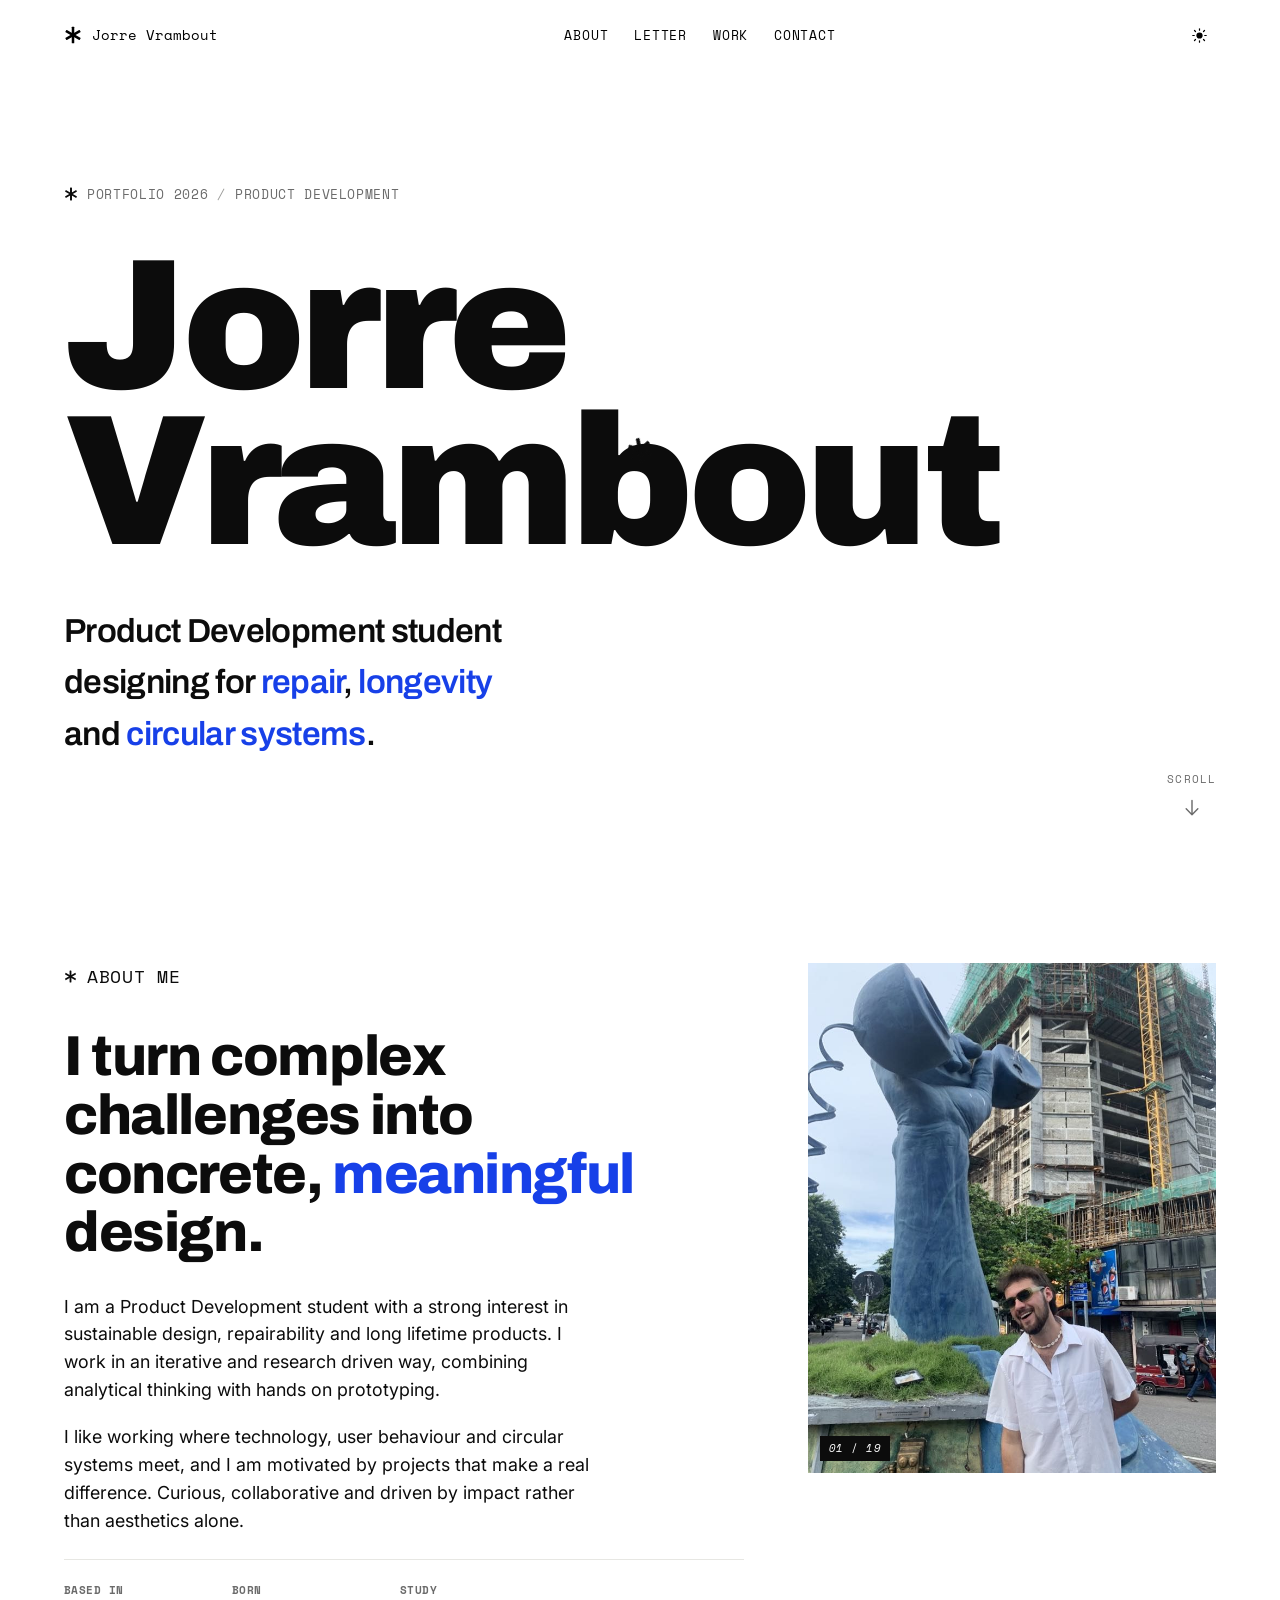
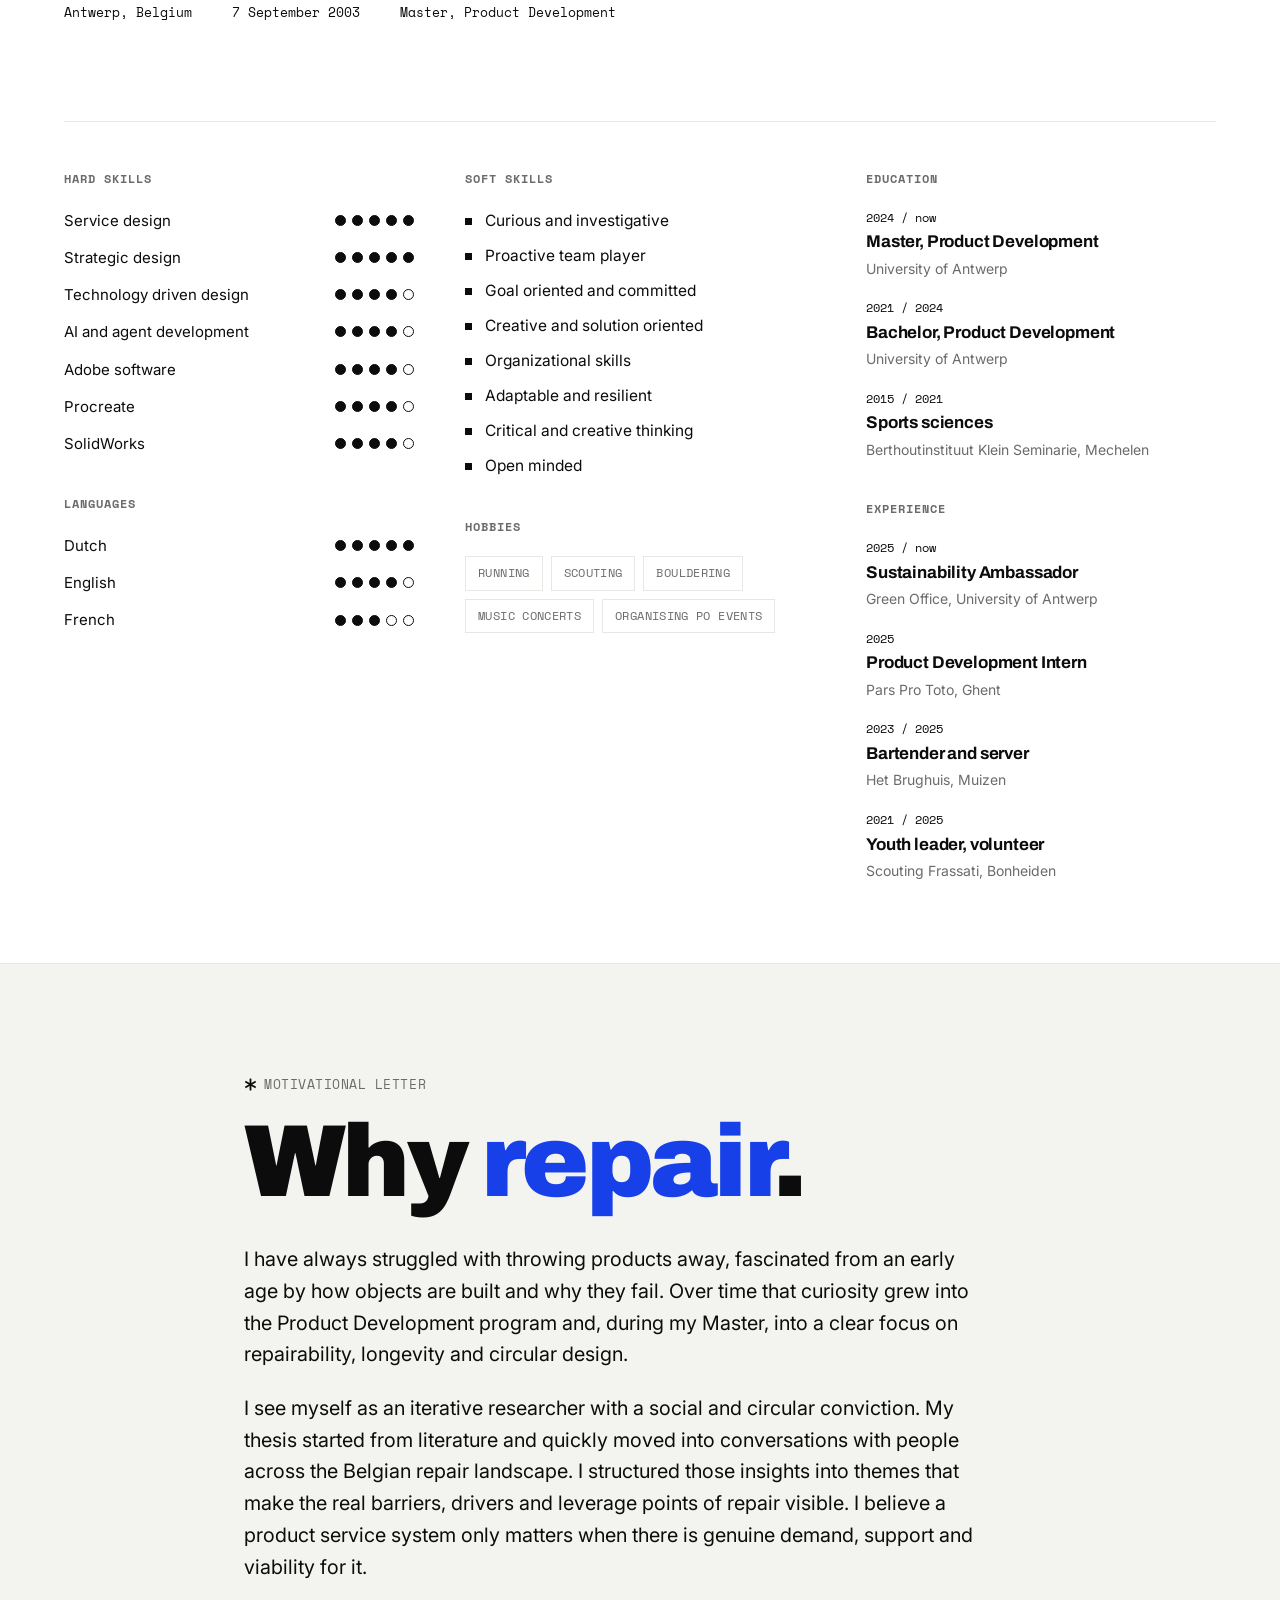
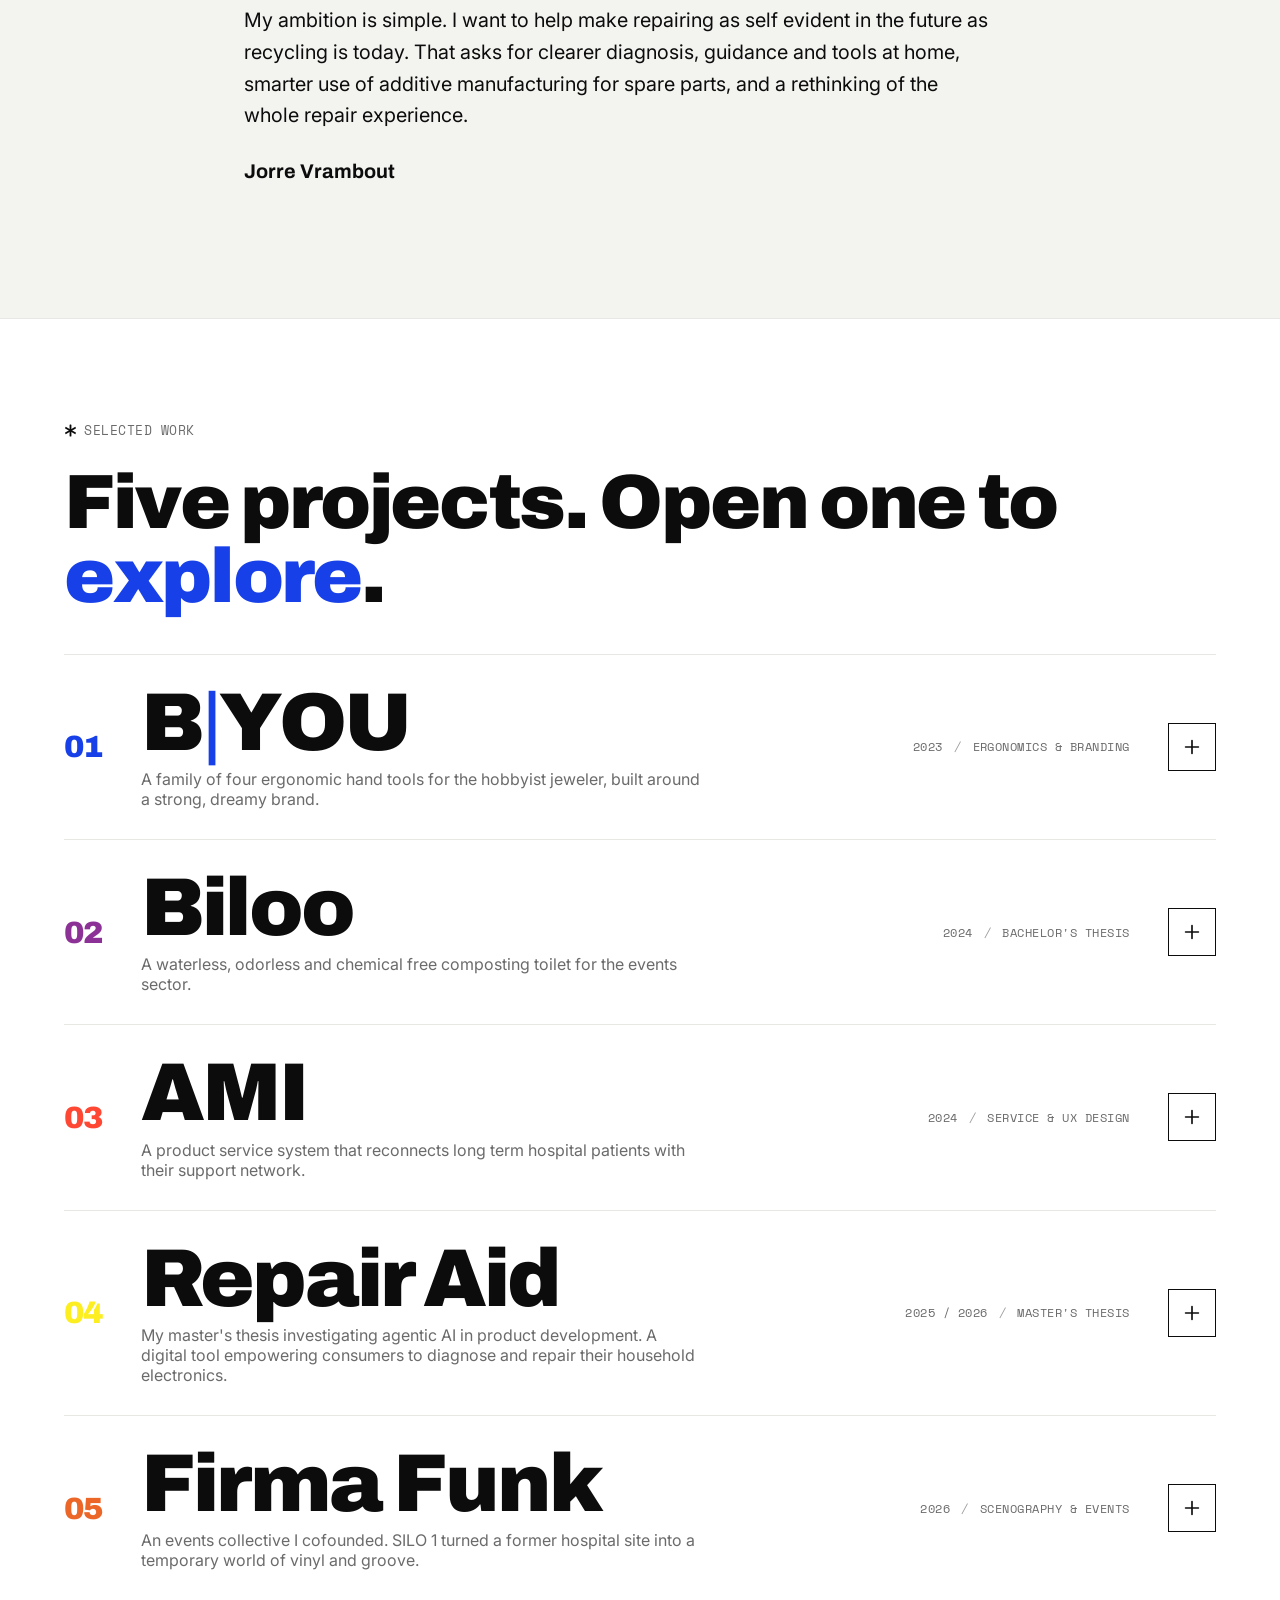
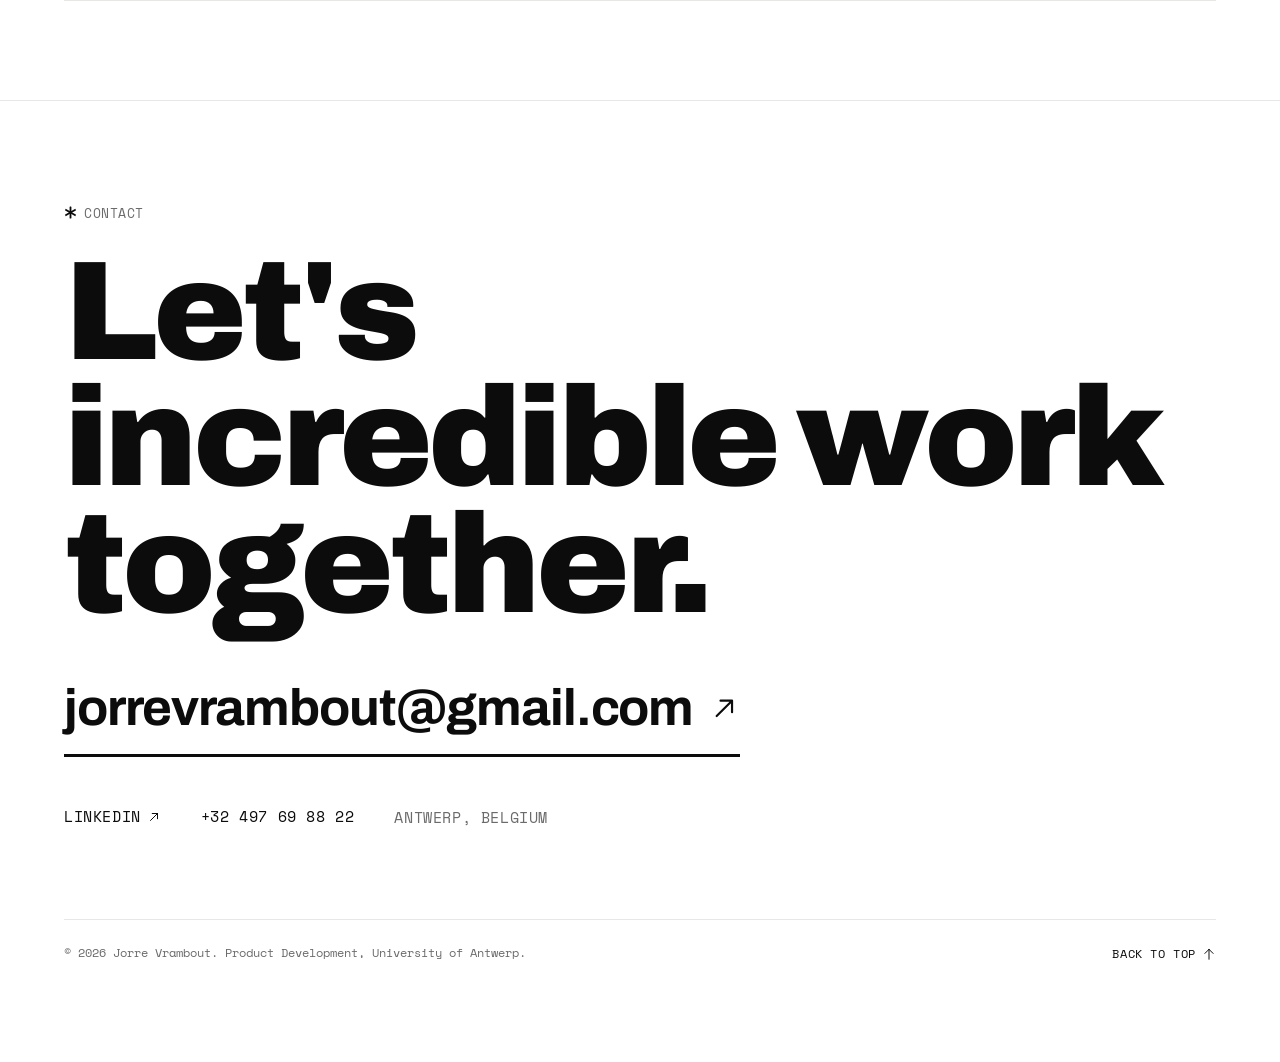
==== commit 97133030: "Small fixes - Firma Funk: swap the vinyl still (already shown as video) for IMG_3731, year 2026 - Ab" ====
--- a/index.html
+++ b/index.html
@@ -82,7 +82,7 @@
     <div class="about__loop reveal" id="photoLoop" aria-label="Photos of Jorre">
       <img class="loop__img is-on" alt="Jorre Vrambout" />
       <img class="loop__img" alt="Jorre Vrambout" />
-      <span class="loop__tag"><i id="loopIndex">01</i> / <i id="loopTotal">17</i></span>
+      <span class="loop__tag"><i id="loopIndex">01</i> / <i id="loopTotal">19</i></span>
     </div>
   </div>
 </section>
@@ -97,7 +97,9 @@
         <li><span>Service design</span><span class="dots" data-level="5"></span></li>
         <li><span>Strategic design</span><span class="dots" data-level="5"></span></li>
         <li><span>Technology driven design</span><span class="dots" data-level="4"></span></li>
+        <li><span>AI and agent development</span><span class="dots" data-level="4"></span></li>
         <li><span>Adobe software</span><span class="dots" data-level="4"></span></li>
+        <li><span>Procreate</span><span class="dots" data-level="4"></span></li>
         <li><span>SolidWorks</span><span class="dots" data-level="4"></span></li>
       </ul>
       <h3 class="pcol__title pcol__title--mt">Languages</h3>
@@ -136,7 +138,7 @@
         <li><span class="timeline__yr">2025 / now</span><b>Sustainability Ambassador</b><i>Green Office, University of Antwerp</i></li>
         <li><span class="timeline__yr">2025</span><b>Product Development Intern</b><i>Pars Pro Toto, Ghent</i></li>
         <li><span class="timeline__yr">2023 / 2025</span><b>Bartender and server</b><i>Het Brughuis, Muizen</i></li>
-        <li><span class="timeline__yr">ongoing</span><b>Youth leader, volunteer</b><i>Scouting Frassati, Bonheiden</i></li>
+        <li><span class="timeline__yr">2021 / 2025</span><b>Youth leader, volunteer</b><i>Scouting Frassati, Bonheiden</i></li>
       </ul>
     </div>
 
@@ -269,7 +271,7 @@
     <article class="proj" id="p04" data-accent="#fdee21" data-on="#0c0c0c" style="--accent:#fdee21;--on-accent:#0c0c0c">
       <button class="proj__bar" aria-expanded="false" aria-controls="p04d">
         <span class="proj__num">04</span>
-        <span class="proj__head"><span class="proj__name">Repair Aid</span><span class="proj__teaser">My master's thesis on the future of repair. A digital companion from a vague fault to a clear diagnosis.</span></span>
+        <span class="proj__head"><span class="proj__name">Repair Aid</span><span class="proj__teaser">My master's thesis investigating agentic AI in product development. A digital tool empowering consumers to diagnose and repair their household electronics.</span></span>
         <span class="proj__metaline">2025 / 2026 <i>/</i> Master's thesis</span>
         <span class="proj__toggle" aria-hidden="true"><svg viewBox="0 0 24 24"><use href="#plus"/></svg></span>
       </button>
@@ -297,7 +299,7 @@
       <button class="proj__bar" aria-expanded="false" aria-controls="p05d">
         <span class="proj__num">05</span>
         <span class="proj__head"><span class="proj__name">Firma Funk</span><span class="proj__teaser">An events collective I cofounded. SILO 1 turned a former hospital site into a temporary world of vinyl and groove.</span></span>
-        <span class="proj__metaline">2025 <i>/</i> Scenography &amp; events</span>
+        <span class="proj__metaline">2026 <i>/</i> Scenography &amp; events</span>
         <span class="proj__toggle" aria-hidden="true"><svg viewBox="0 0 24 24"><use href="#plus"/></svg></span>
       </button>
       <div class="proj__detail" id="p05d"><div class="proj__inner">
@@ -315,7 +317,7 @@
           <figure class="vid"><video data-src="assets/video/ff_vid_2.mp4" poster="assets/img/ff_vid_2.jpg" muted loop playsinline preload="none"></video></figure>
           <figure class="shot"><img data-src="assets/img/ff_IMG_7331.jpg" alt="A silent disco moment with headphones" /></figure>
           <figure class="vid"><video data-src="assets/video/ff_vid_4.mp4" poster="assets/img/ff_vid_4.jpg" muted loop playsinline preload="none"></video></figure>
-          <figure class="shot"><img data-src="assets/img/ff_C0176T01.jpg" alt="A vinyl DJ set at SILO 1" /></figure>
+          <figure class="shot"><img data-src="assets/img/ff_IMG_3731.jpg" alt="Setting up the lighting and sound rig for SILO 1" /></figure>
         </div>
         <p class="proj__body">Inclusivity mattered too. SILO 1 hosted a wearable haptic prototype that let people with hearing impairments feel the music. As cofounder my role was mainly that of a facilitator, connecting people, shaping the vision and bringing many creative disciplines into one coherent experience. I believe an event starts long before visitors arrive and continues long after they leave.</p>
       </div></div>
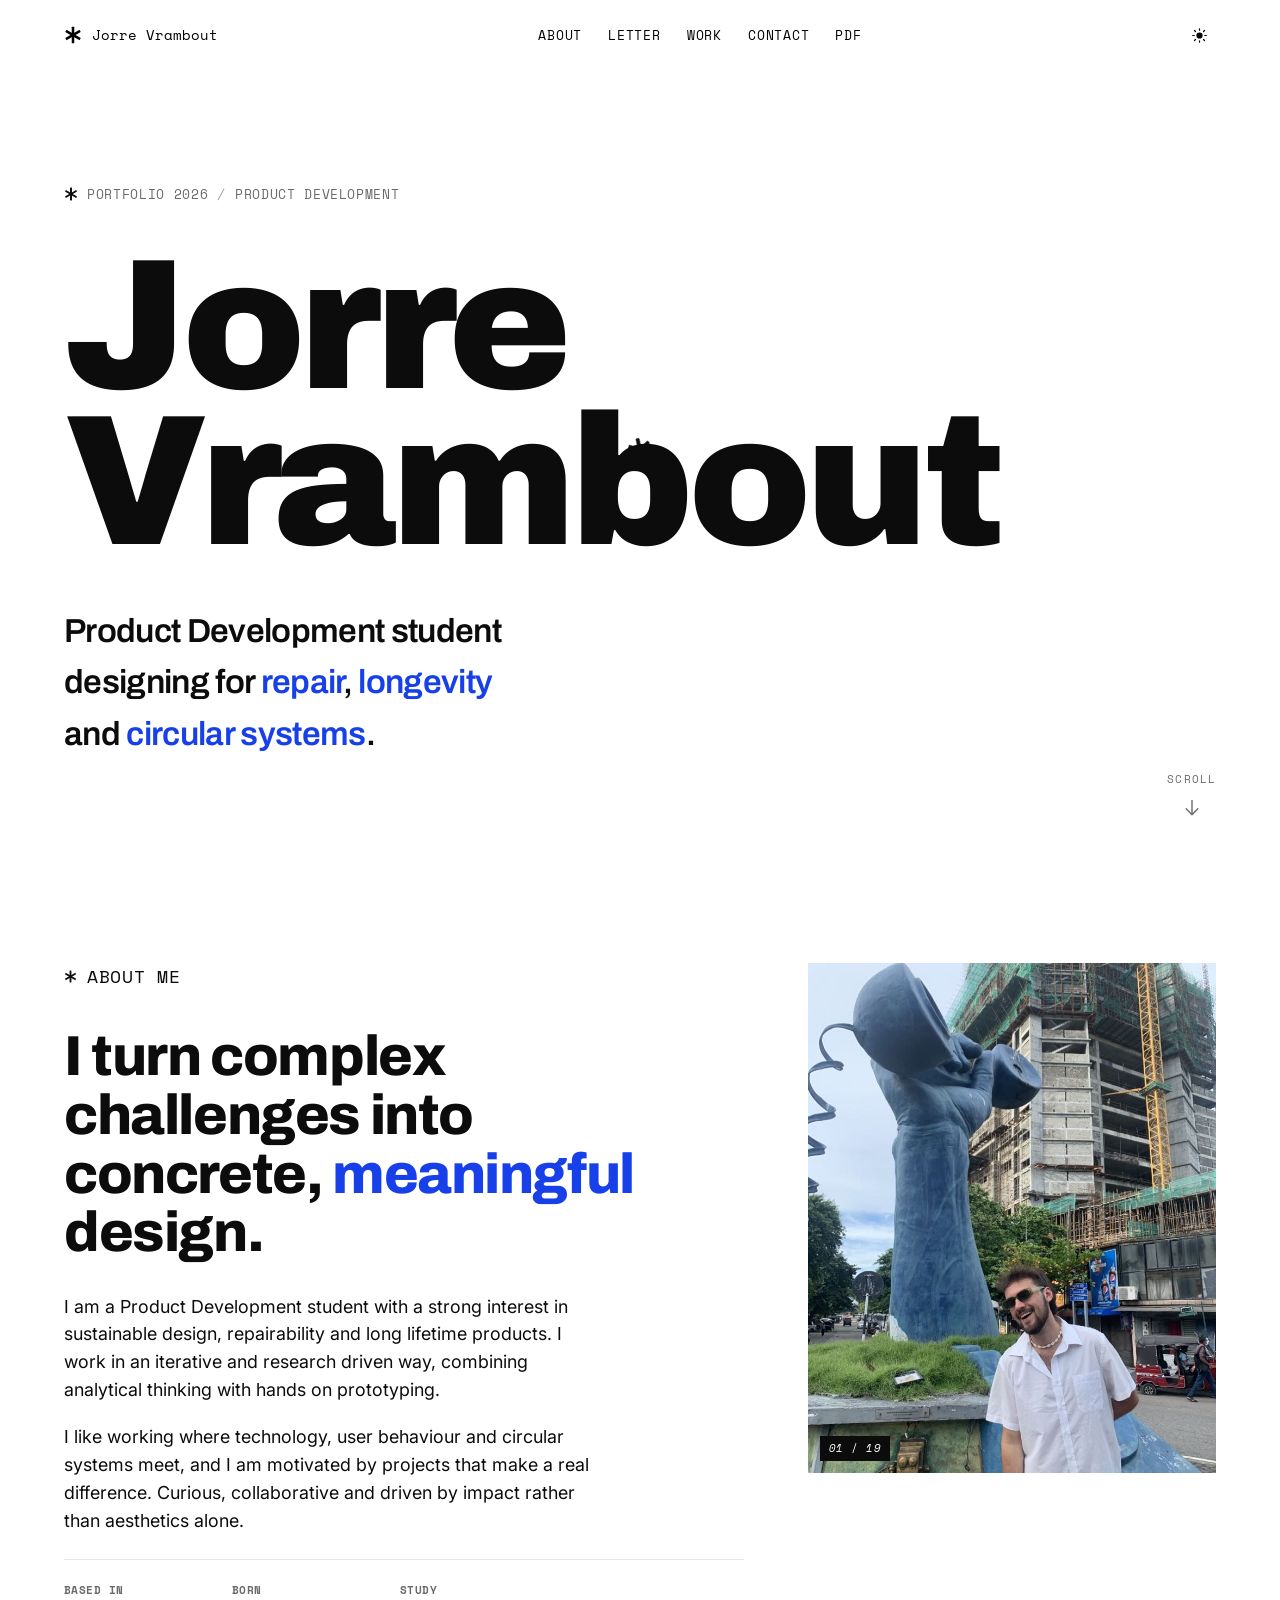
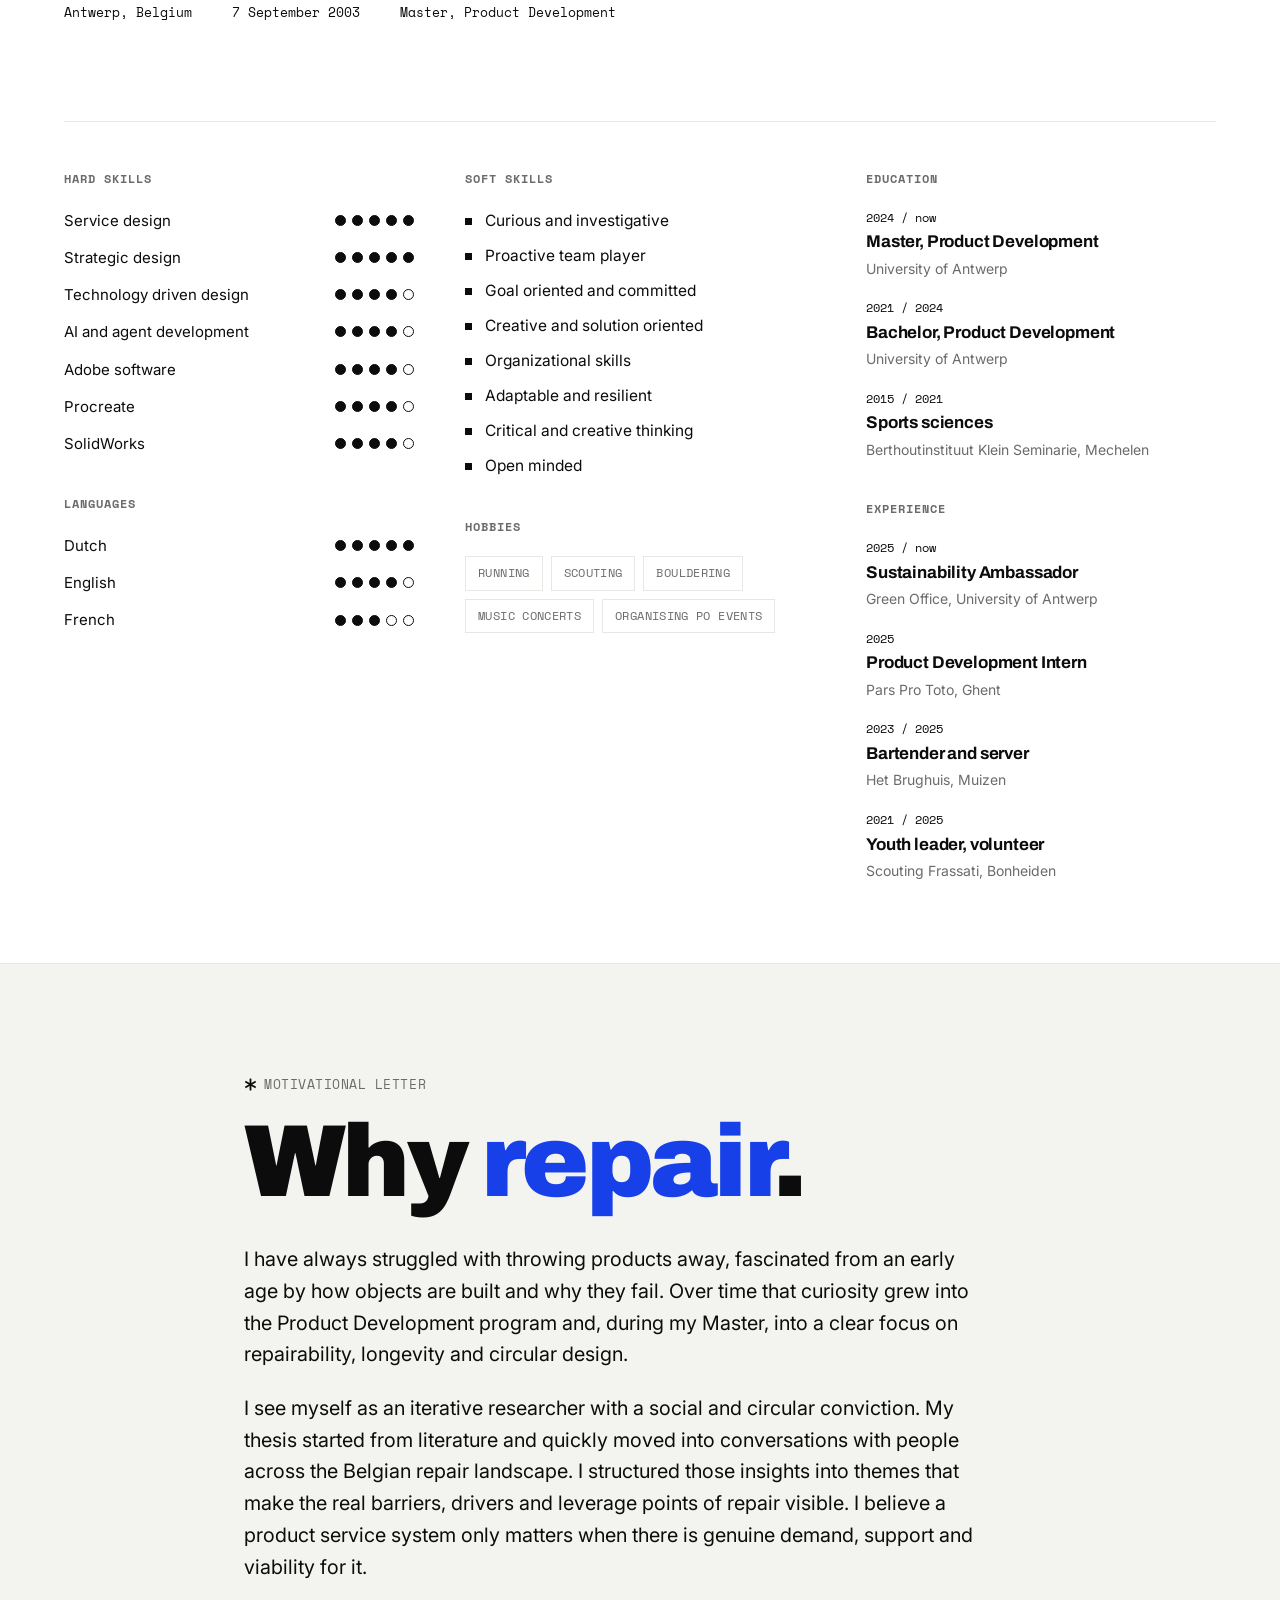
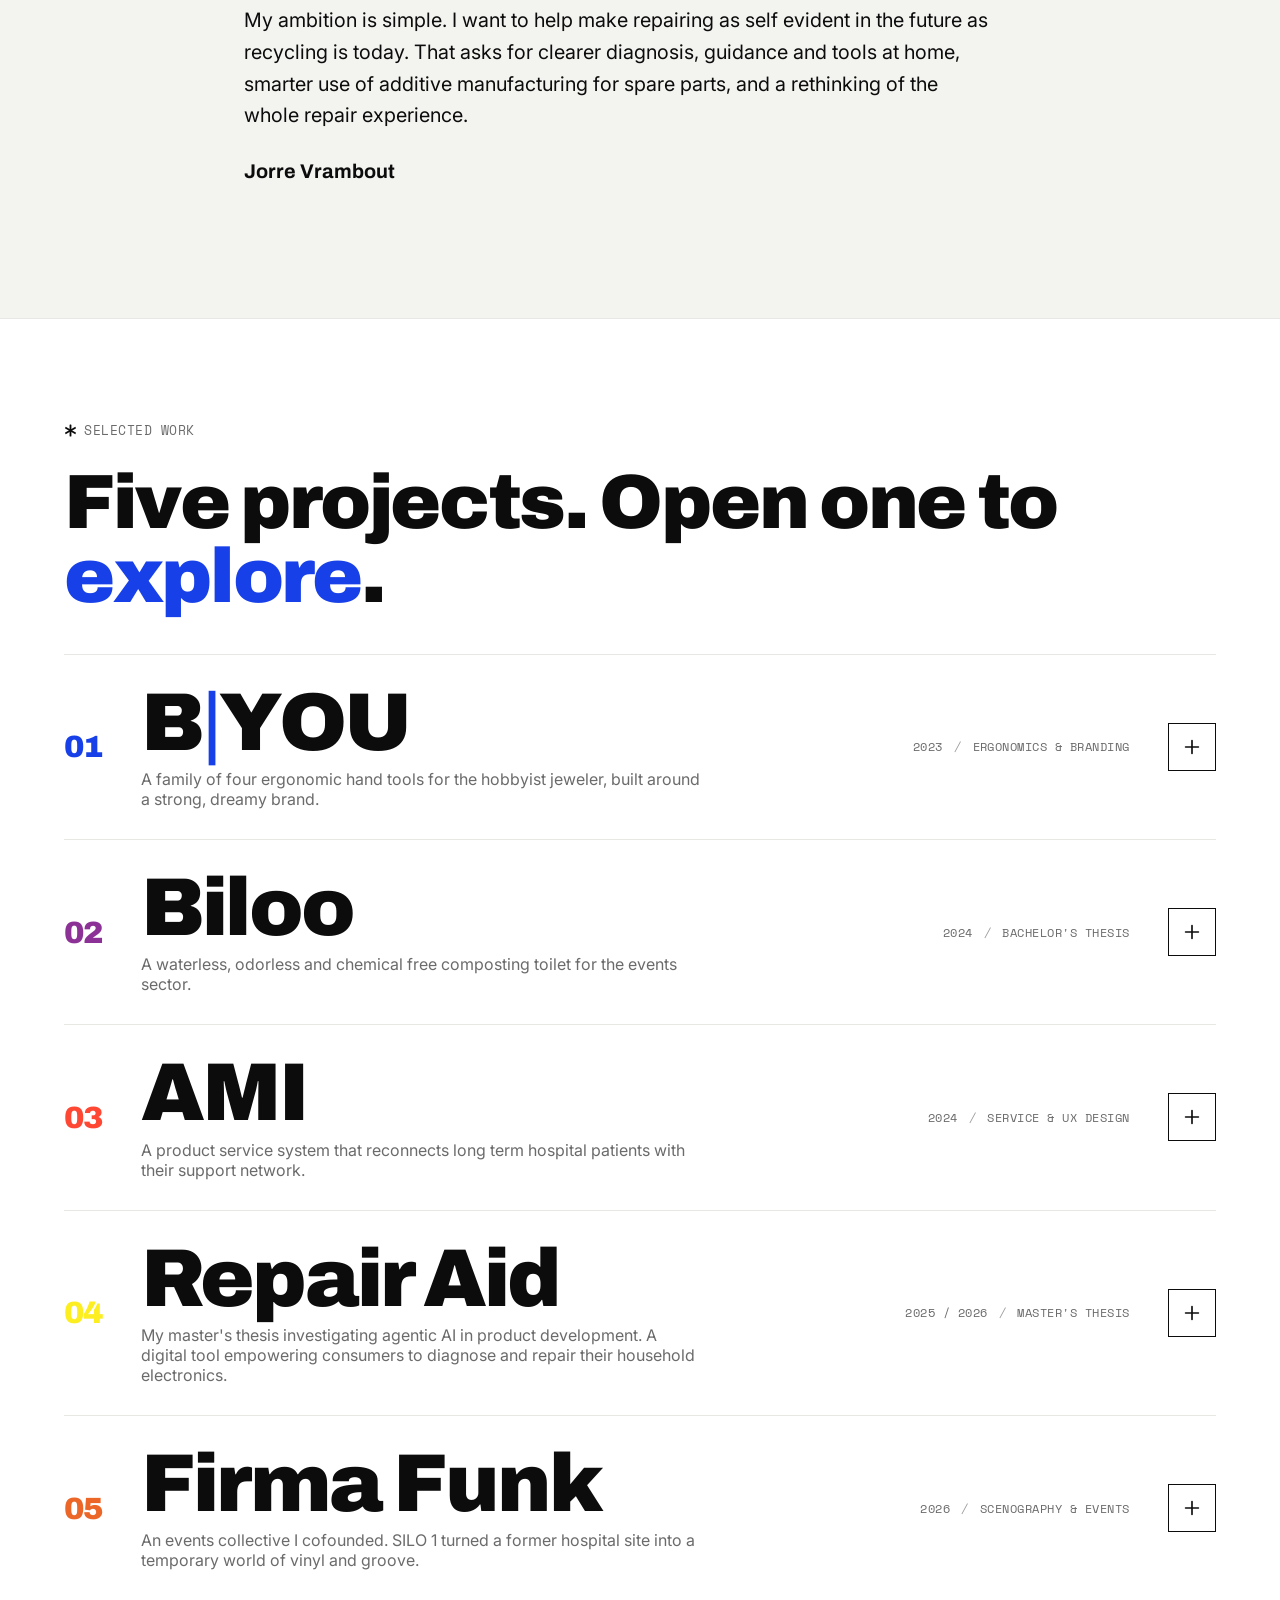
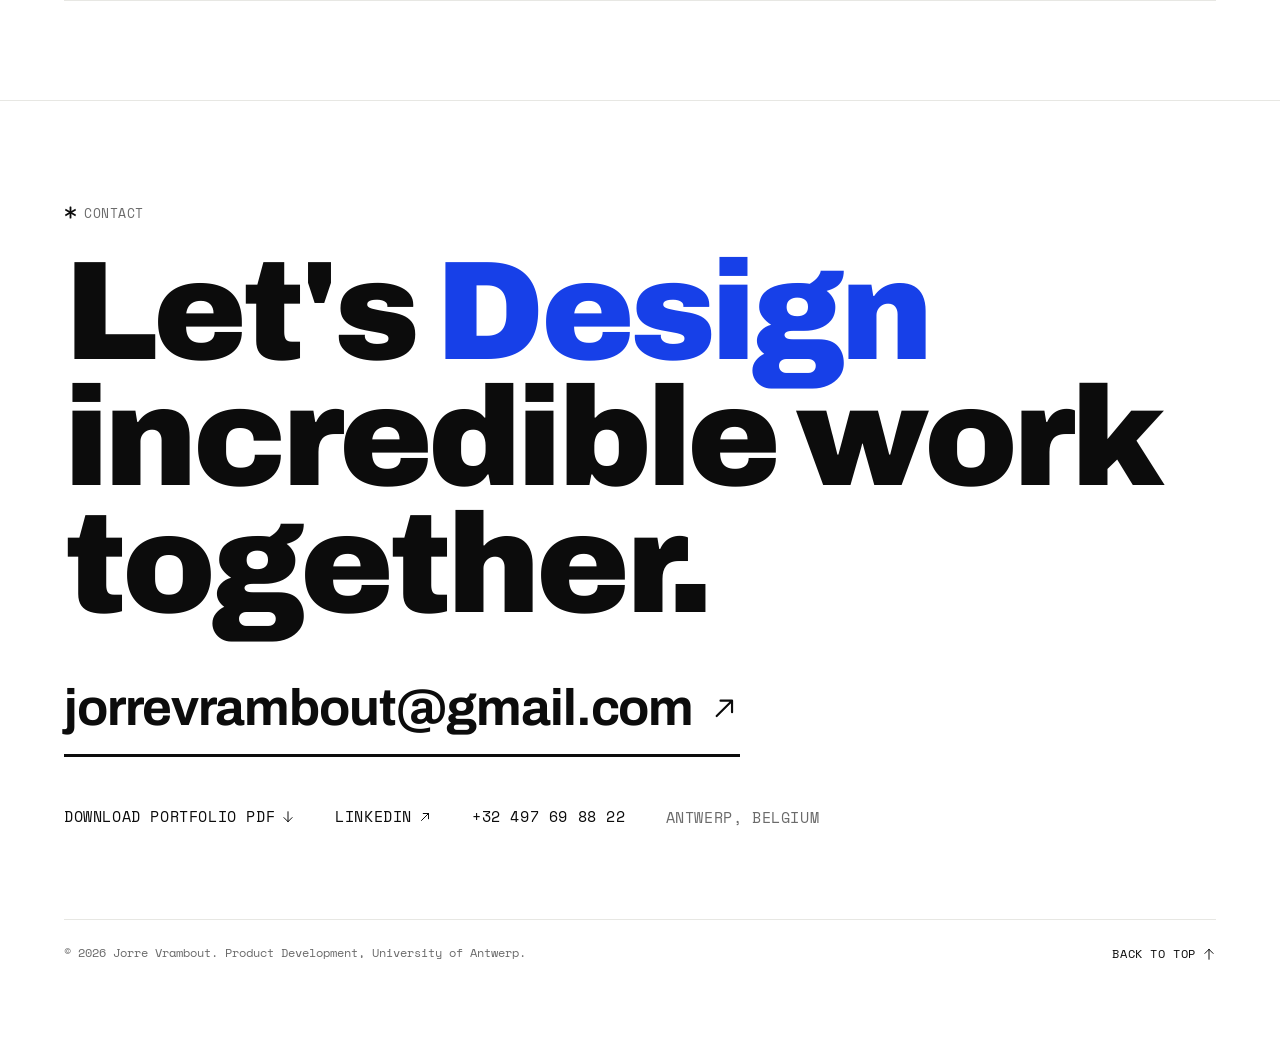
==== commit 5fda5183: "Add downloadable 16:9 PDF portfolio - portfolio-pdf.html: 21-slide 16:9 deck (cover, contents, about" ====
--- a/index.html
+++ b/index.html
@@ -45,6 +45,7 @@
     <a href="#letter"><span>Letter</span></a>
     <a href="#work"><span>Work</span></a>
     <a href="#contact"><span>Contact</span></a>
+    <a href="assets/Jorre_Vrambout_Portfolio_2026.pdf" download><span>PDF</span></a>
   </nav>
   <button class="nav__theme" id="themeToggle" aria-label="Toggle dark mode" title="Toggle theme">
     <svg class="i-sun" viewBox="0 0 24 24" width="17" height="17" aria-hidden="true"><circle cx="12" cy="12" r="4.4" fill="currentColor"/><g stroke="currentColor" stroke-width="1.7" stroke-linecap="round"><line x1="12" y1="2.5" x2="12" y2="4.6"/><line x1="12" y1="19.4" x2="12" y2="21.5"/><line x1="2.5" y1="12" x2="4.6" y2="12"/><line x1="19.4" y1="12" x2="21.5" y2="12"/><line x1="4.9" y1="4.9" x2="6.4" y2="6.4"/><line x1="17.6" y1="17.6" x2="19.1" y2="19.1"/><line x1="4.9" y1="19.1" x2="6.4" y2="17.6"/><line x1="17.6" y1="6.4" x2="19.1" y2="4.9"/></g></svg>
@@ -332,6 +333,7 @@
   <h2 class="contact__title reveal-lines">Let's <span class="word-swap" id="wordSwap">Design</span> incredible work together.</h2>
   <a class="contact__mail reveal" href="mailto:jorrevrambout@gmail.com">jorrevrambout@gmail.com <svg viewBox="0 0 24 24"><use href="#arrow-diag"/></svg></a>
   <div class="contact__links reveal">
+    <a class="contact__link" href="assets/Jorre_Vrambout_Portfolio_2026.pdf" download><span>Download portfolio PDF</span><svg viewBox="0 0 24 24"><use href="#arrow-down"/></svg></a>
     <a class="contact__link" href="https://www.linkedin.com/in/jorre-vrambout-301289289" target="_blank" rel="noopener"><span>LinkedIn</span><svg viewBox="0 0 24 24"><use href="#arrow-diag"/></svg></a>
     <a class="contact__link" href="tel:+32497698822"><span>+32 497 69 88 22</span></a>
     <span class="contact__link contact__link--static"><span>Antwerp, Belgium</span></span>
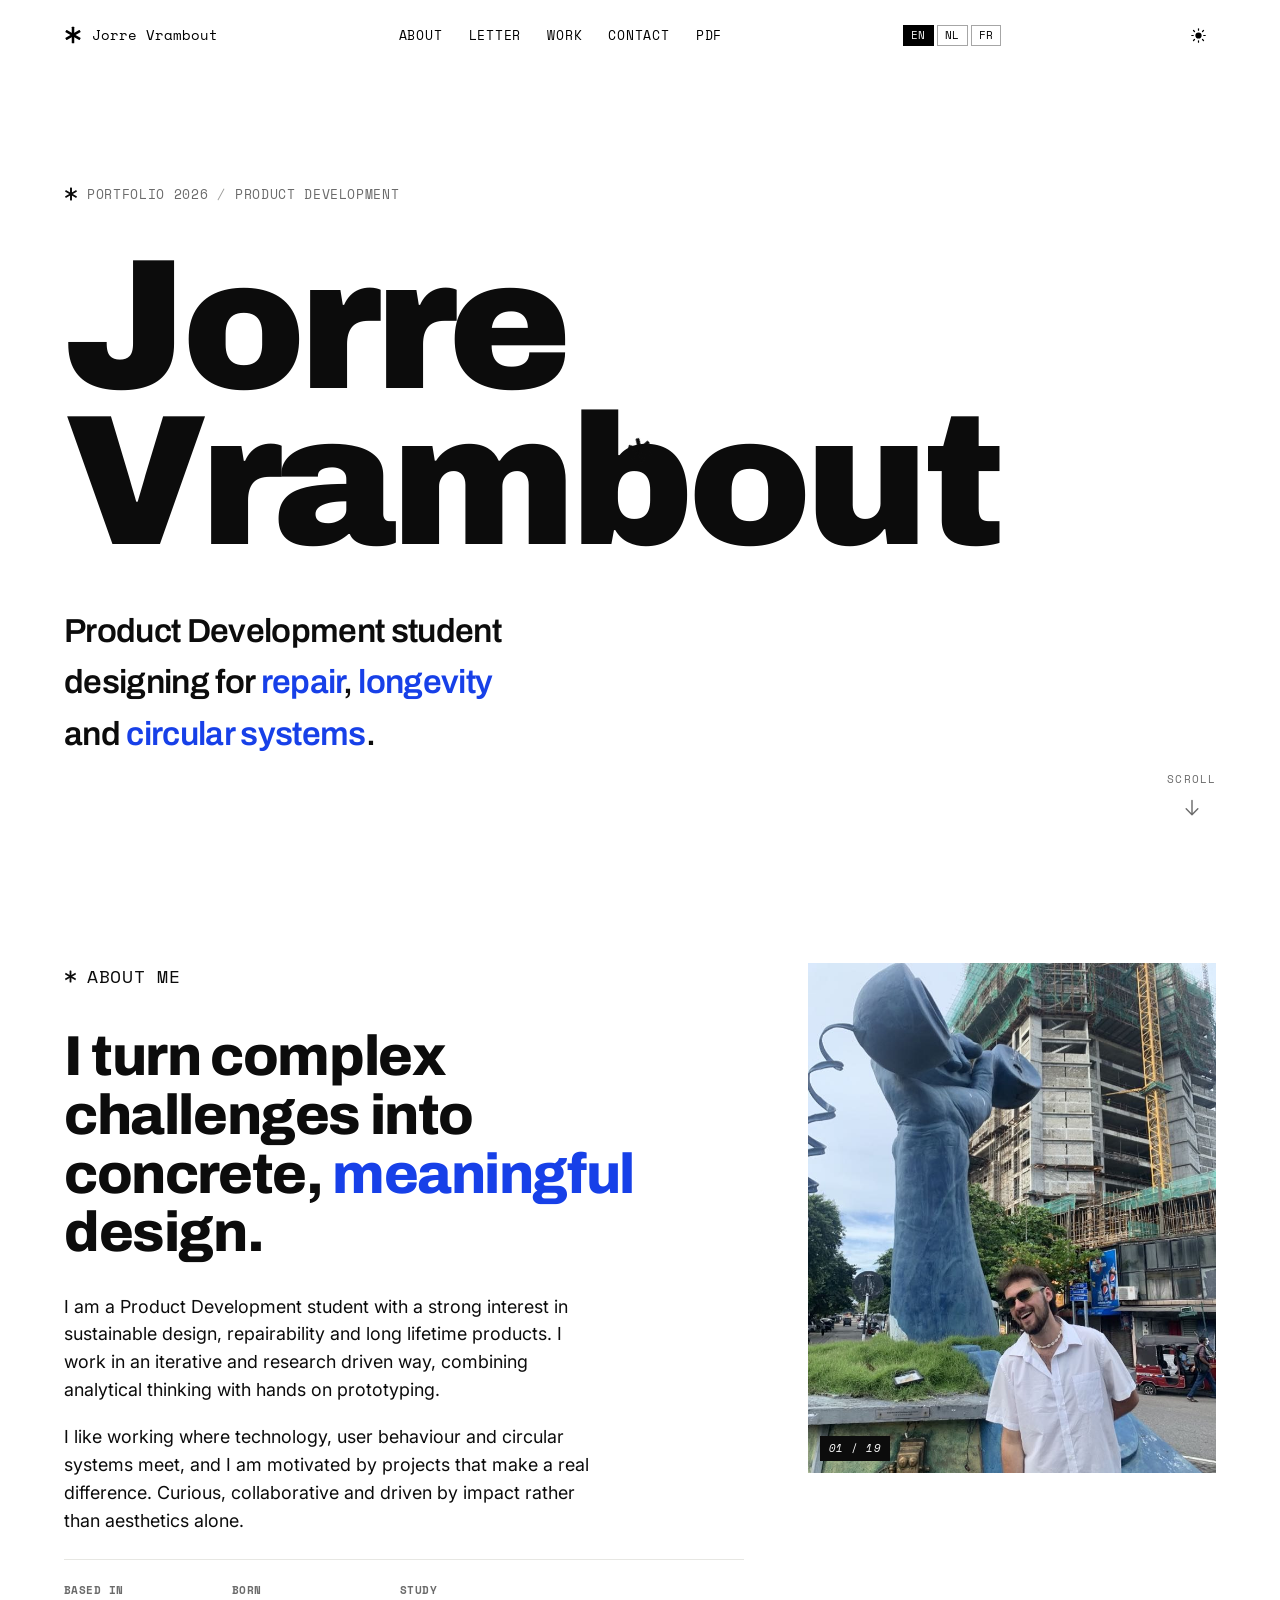
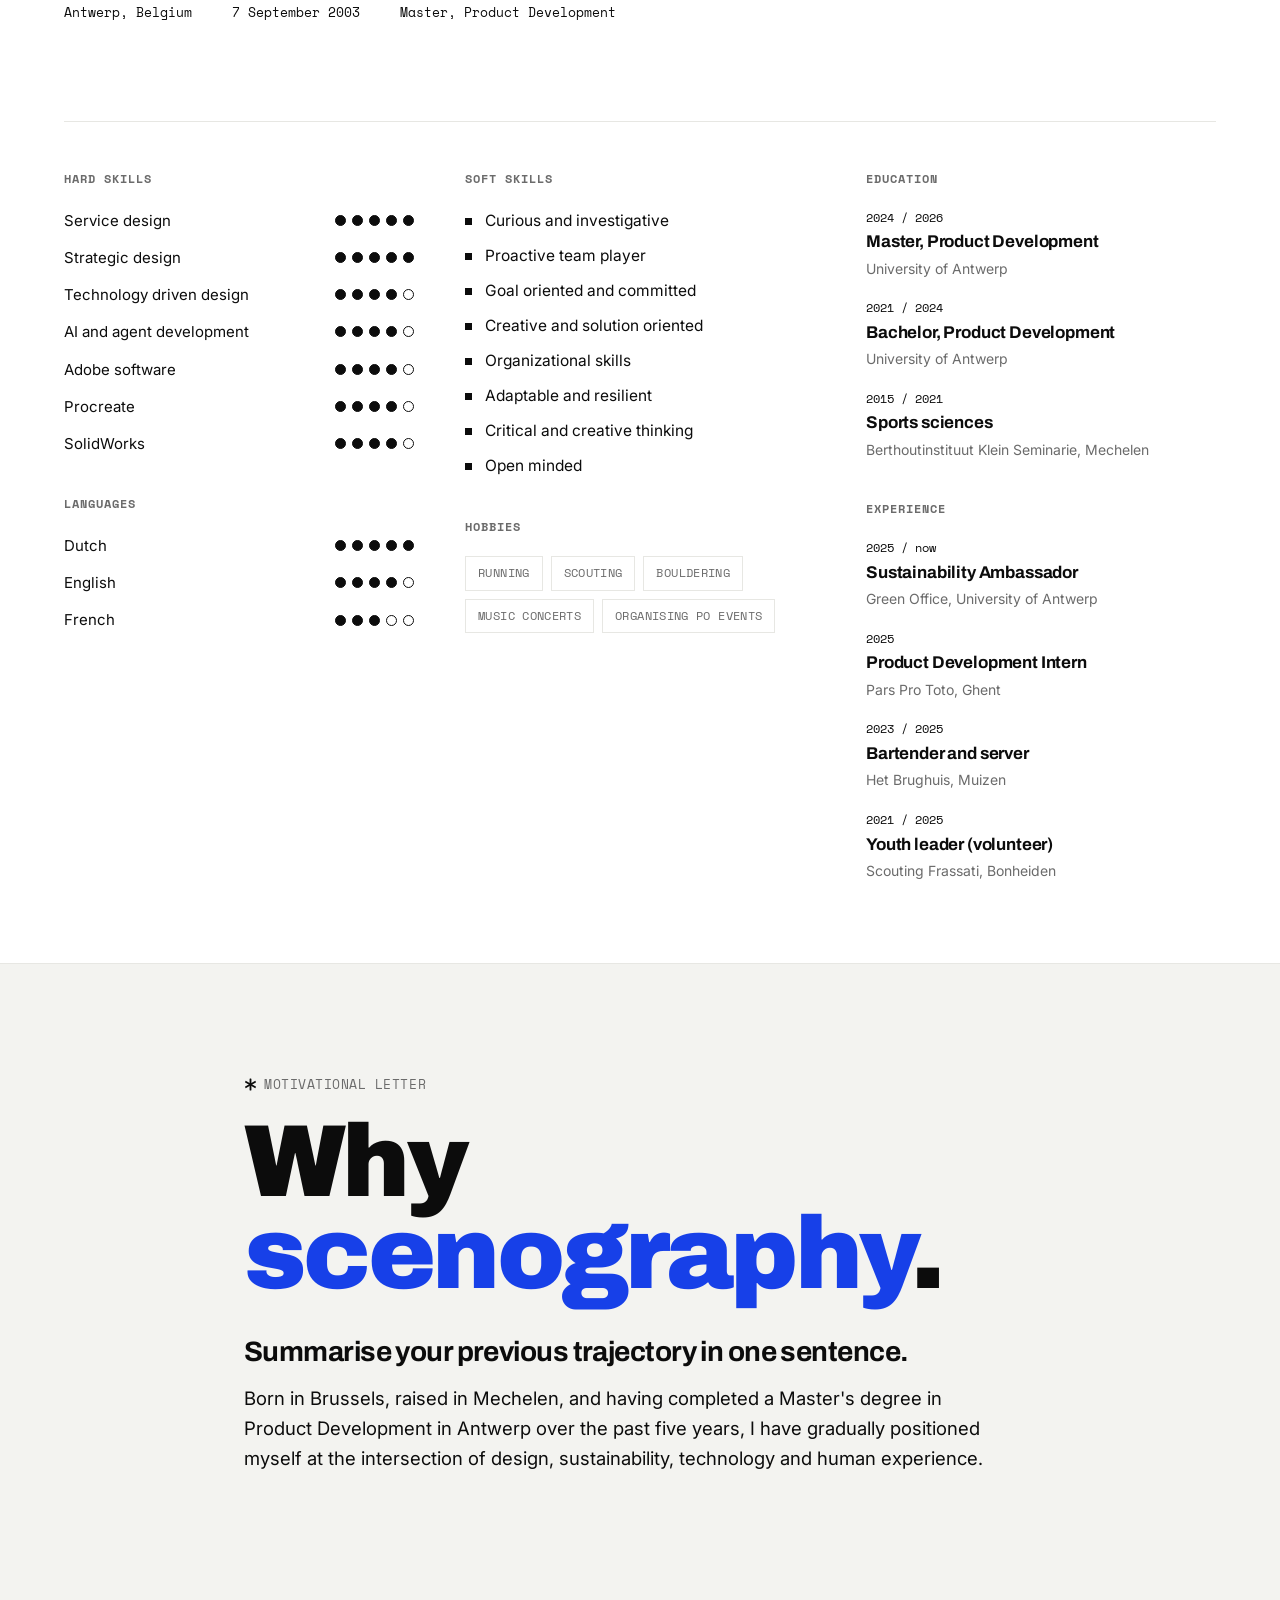
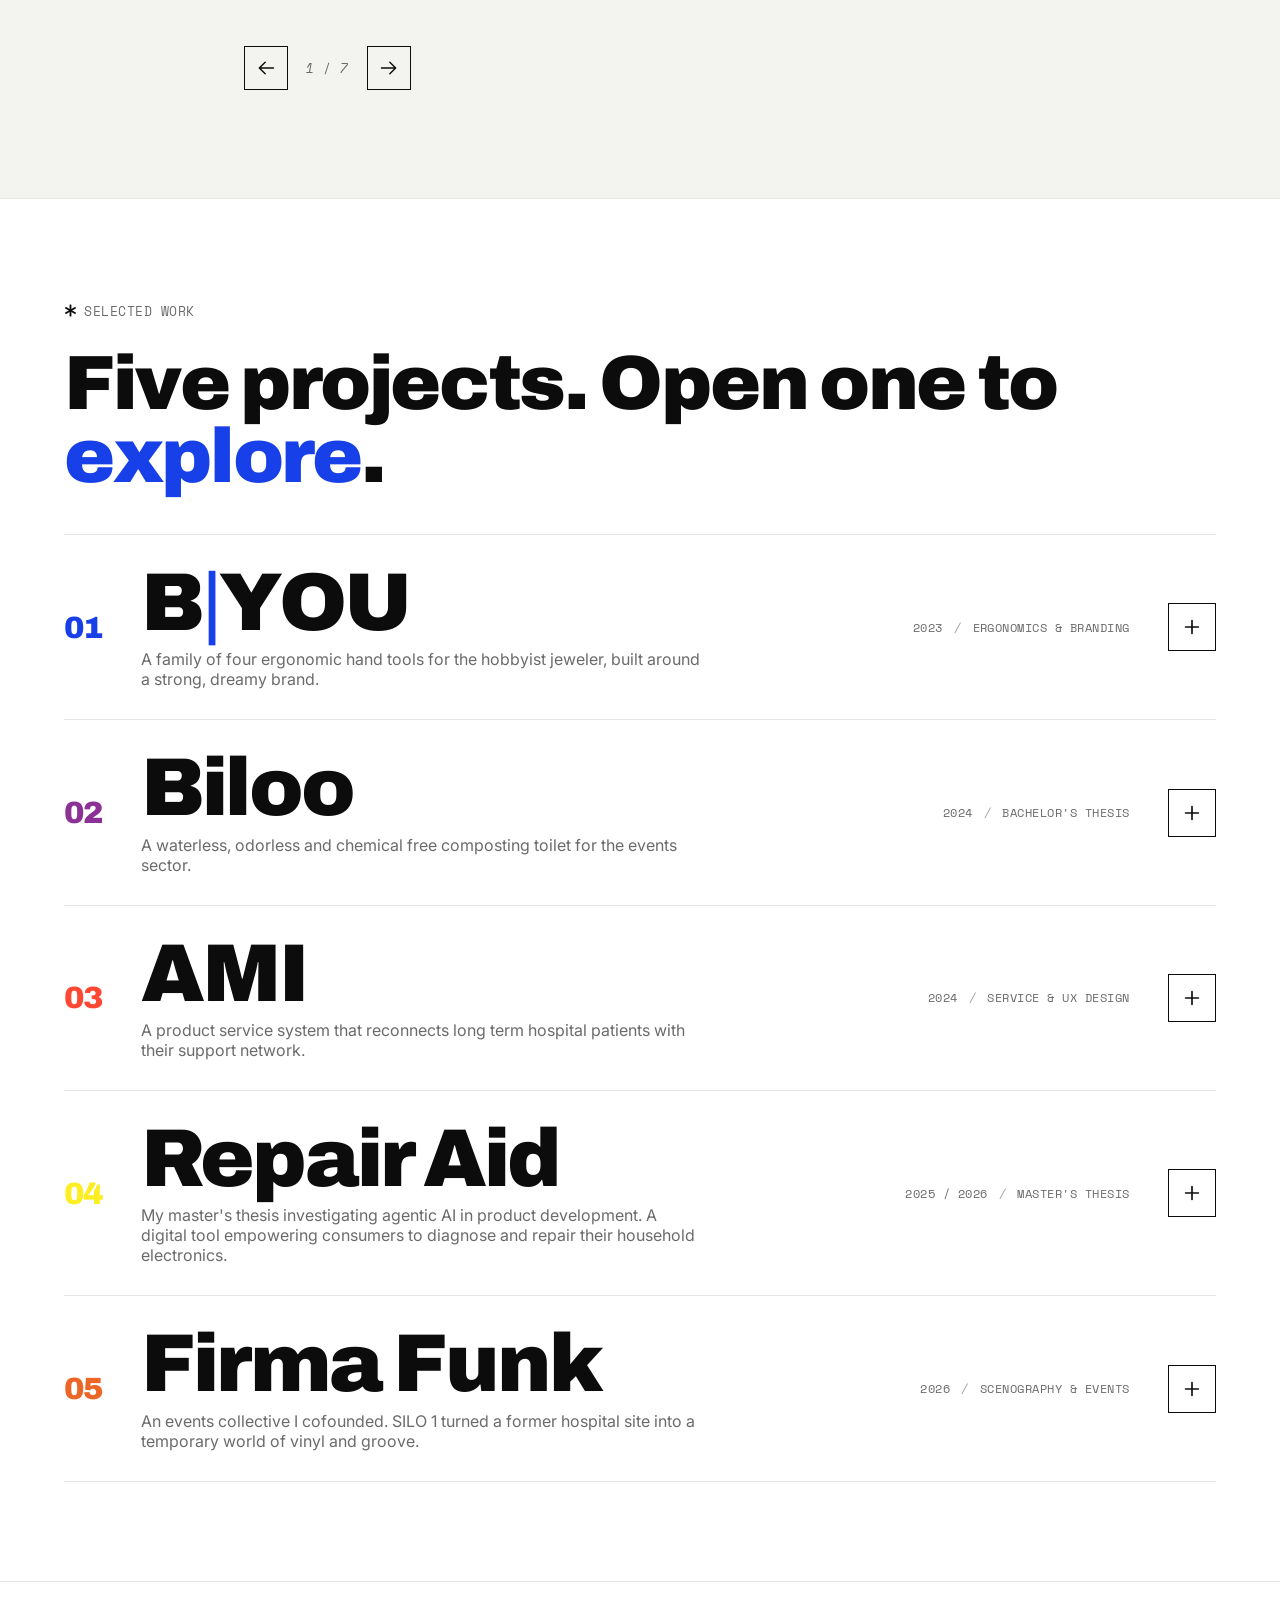
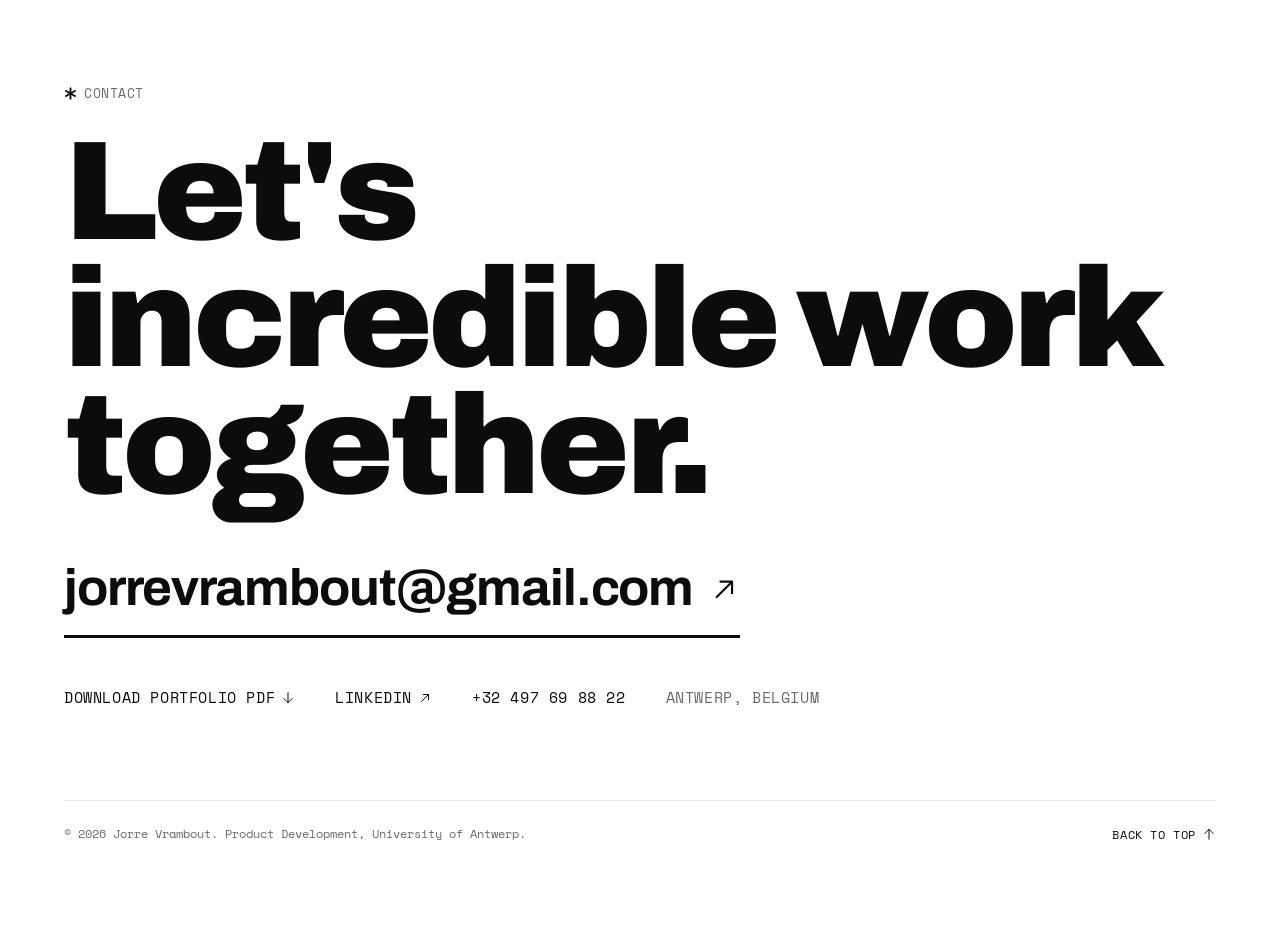
==== commit cbf57a5a: "Add EN/NL/FR language toggle, swipeable letter cards, content fixes - 3-language system (EN/NL/FR) w" ====
--- a/index.html
+++ b/index.html
@@ -41,12 +41,17 @@
     <svg class="nav__ast" viewBox="0 0 100 100" aria-hidden="true"><use href="#ast"/></svg><span>Jorre Vrambout</span>
   </a>
   <nav class="nav__links" aria-label="Primary">
-    <a href="#about"><span>About</span></a>
-    <a href="#letter"><span>Letter</span></a>
-    <a href="#work"><span>Work</span></a>
-    <a href="#contact"><span>Contact</span></a>
-    <a href="assets/Jorre_Vrambout_Portfolio_2026.pdf" download><span>PDF</span></a>
+    <a href="#about"><span data-i18n="nav_about">About</span></a>
+    <a href="#letter"><span data-i18n="nav_letter">Letter</span></a>
+    <a href="#work"><span data-i18n="nav_work">Work</span></a>
+    <a href="#contact"><span data-i18n="nav_contact">Contact</span></a>
+    <a href="assets/Jorre_Vrambout_Portfolio_2026.pdf" download><span data-i18n="nav_pdf">PDF</span></a>
   </nav>
+  <div class="nav__lang" id="langToggle">
+    <button class="lang-btn active" data-lang="en">EN</button>
+    <button class="lang-btn" data-lang="nl">NL</button>
+    <button class="lang-btn" data-lang="fr">FR</button>
+  </div>
   <button class="nav__theme" id="themeToggle" aria-label="Toggle dark mode" title="Toggle theme">
     <svg class="i-sun" viewBox="0 0 24 24" width="17" height="17" aria-hidden="true"><circle cx="12" cy="12" r="4.4" fill="currentColor"/><g stroke="currentColor" stroke-width="1.7" stroke-linecap="round"><line x1="12" y1="2.5" x2="12" y2="4.6"/><line x1="12" y1="19.4" x2="12" y2="21.5"/><line x1="2.5" y1="12" x2="4.6" y2="12"/><line x1="19.4" y1="12" x2="21.5" y2="12"/><line x1="4.9" y1="4.9" x2="6.4" y2="6.4"/><line x1="17.6" y1="17.6" x2="19.1" y2="19.1"/><line x1="4.9" y1="19.1" x2="6.4" y2="17.6"/><line x1="17.6" y1="6.4" x2="19.1" y2="4.9"/></g></svg>
     <svg class="i-moon" viewBox="0 0 24 24" width="17" height="17" aria-hidden="true"><path d="M20 14.5A8 8 0 0 1 9.5 4 7 7 0 1 0 20 14.5z" fill="currentColor"/></svg>
@@ -57,27 +62,27 @@
 
 <!-- ===== HERO ===== -->
 <section class="hero">
-  <p class="hero__eyebrow reveal"><svg class="ast-sm" viewBox="0 0 100 100"><use href="#ast"/></svg><span>Portfolio 2026</span><i>/</i><span>Product Development</span></p>
+  <p class="hero__eyebrow reveal"><svg class="ast-sm" viewBox="0 0 100 100"><use href="#ast"/></svg><span data-i18n="hero_eyebrow_1">Portfolio 2026</span><i>/</i><span data-i18n="hero_eyebrow_2">Product Development</span></p>
   <h1 class="hero__title">
     <span class="hl reveal"><span>Jorre</span></span>
     <span class="hl reveal"><span>Vrambout</span></span>
   </h1>
-  <p class="hero__role reveal">Product Development student designing for <span class="cyc" style="animation-delay:-1s">repair</span>, <span class="cyc" style="animation-delay:-5s">longevity</span> and <span class="cyc" style="animation-delay:-9s">circular systems</span>.</p>
-  <a href="#about" class="hero__cue reveal" aria-label="Scroll down"><span>Scroll</span><svg viewBox="0 0 24 24"><use href="#arrow-down"/></svg></a>
+  <p class="hero__role reveal" data-i18n="hero_role">Product Development student designing for <span class="cyc" style="animation-delay:-1s">repair</span>, <span class="cyc" style="animation-delay:-5s">longevity</span> and <span class="cyc" style="animation-delay:-9s">circular systems</span>.</p>
+  <a href="#about" class="hero__cue reveal" aria-label="Scroll down"><span data-i18n="hero_scroll">Scroll</span><svg viewBox="0 0 24 24"><use href="#arrow-down"/></svg></a>
 </section>
 
 <!-- ===== ABOUT ME ===== -->
 <section class="about" id="about">
   <div class="about__grid">
     <div class="about__text">
-      <p class="label reveal"><svg class="ast-sm" viewBox="0 0 100 100"><use href="#ast"/></svg> About me</p>
-      <h2 class="about__lead reveal-lines">I turn complex challenges into concrete, <span class="cyc">meaningful</span> design.</h2>
-      <p class="reveal">I am a Product Development student with a strong interest in sustainable design, repairability and long lifetime products. I work in an iterative and research driven way, combining analytical thinking with hands on prototyping.</p>
-      <p class="reveal">I like working where technology, user behaviour and circular systems meet, and I am motivated by projects that make a real difference. Curious, collaborative and driven by impact rather than aesthetics alone.</p>
+      <p class="label reveal"><svg class="ast-sm" viewBox="0 0 100 100"><use href="#ast"/></svg> <span data-i18n="about_label">About me</span></p>
+      <h2 class="about__lead reveal-lines" data-i18n="about_lead">I turn complex challenges into concrete, <span class="cyc">meaningful</span> design.</h2>
+      <p class="reveal" data-i18n="about_p1">I am a Product Development student with a strong interest in sustainable design, repairability and long lifetime products. I work in an iterative and research driven way, combining analytical thinking with hands on prototyping.</p>
+      <p class="reveal" data-i18n="about_p2">I like working where technology, user behaviour and circular systems meet, and I am motivated by projects that make a real difference. Curious, collaborative and driven by impact rather than aesthetics alone.</p>
       <ul class="about__facts reveal">
-        <li><b>Based in</b>Antwerp, Belgium</li>
-        <li><b>Born</b>7 September 2003</li>
-        <li><b>Study</b>Master, Product Development</li>
+        <li><b data-i18n="about_based">Based in</b><span data-i18n="about_based_v">Antwerp, Belgium</span></li>
+        <li><b data-i18n="about_born">Born</b>7 September 2003</li>
+        <li><b data-i18n="about_study">Study</b><span data-i18n="about_study_v">Master, Product Development</span></li>
       </ul>
     </div>
     <div class="about__loop reveal" id="photoLoop" aria-label="Photos of Jorre">
@@ -93,69 +98,98 @@
   <div class="profile__grid">
 
     <div class="pcol reveal">
-      <h3 class="pcol__title">Hard skills</h3>
+      <h3 class="pcol__title" data-i18n="prof_hard">Hard skills</h3>
       <ul class="rated">
-        <li><span>Service design</span><span class="dots" data-level="5"></span></li>
-        <li><span>Strategic design</span><span class="dots" data-level="5"></span></li>
-        <li><span>Technology driven design</span><span class="dots" data-level="4"></span></li>
-        <li><span>AI and agent development</span><span class="dots" data-level="4"></span></li>
-        <li><span>Adobe software</span><span class="dots" data-level="4"></span></li>
-        <li><span>Procreate</span><span class="dots" data-level="4"></span></li>
-        <li><span>SolidWorks</span><span class="dots" data-level="4"></span></li>
-      </ul>
-      <h3 class="pcol__title pcol__title--mt">Languages</h3>
+        <li><span data-i18n="sk_service">Service design</span><span class="dots" data-level="5"></span></li>
+        <li><span data-i18n="sk_strategic">Strategic design</span><span class="dots" data-level="5"></span></li>
+        <li><span data-i18n="sk_tech">Technology driven design</span><span class="dots" data-level="4"></span></li>
+        <li><span data-i18n="sk_ai">AI and agent development</span><span class="dots" data-level="4"></span></li>
+        <li><span data-i18n="sk_adobe">Adobe software</span><span class="dots" data-level="4"></span></li>
+        <li><span data-i18n="sk_procreate">Procreate</span><span class="dots" data-level="4"></span></li>
+        <li><span data-i18n="sk_sw">SolidWorks</span><span class="dots" data-level="4"></span></li>
+      </ul>
+      <h3 class="pcol__title pcol__title--mt" data-i18n="prof_lang">Languages</h3>
       <ul class="rated">
-        <li><span>Dutch</span><span class="dots" data-level="5"></span></li>
-        <li><span>English</span><span class="dots" data-level="4"></span></li>
-        <li><span>French</span><span class="dots" data-level="3"></span></li>
+        <li><span data-i18n="lang_nl">Dutch</span><span class="dots" data-level="5"></span></li>
+        <li><span data-i18n="lang_en">English</span><span class="dots" data-level="4"></span></li>
+        <li><span data-i18n="lang_fr">French</span><span class="dots" data-level="3"></span></li>
       </ul>
     </div>
 
     <div class="pcol reveal">
-      <h3 class="pcol__title">Soft skills</h3>
+      <h3 class="pcol__title" data-i18n="prof_soft">Soft skills</h3>
       <ul class="bullets">
-        <li>Curious and investigative</li>
-        <li>Proactive team player</li>
-        <li>Goal oriented and committed</li>
-        <li>Creative and solution oriented</li>
-        <li>Organizational skills</li>
-        <li>Adaptable and resilient</li>
-        <li>Critical and creative thinking</li>
-        <li>Open minded</li>
-      </ul>
-      <h3 class="pcol__title pcol__title--mt">Hobbies</h3>
-      <ul class="tags"><li>Running</li><li>Scouting</li><li>Bouldering</li><li>Music concerts</li><li>Organising PO events</li></ul>
+        <li data-i18n="ss1">Curious and investigative</li>
+        <li data-i18n="ss2">Proactive team player</li>
+        <li data-i18n="ss3">Goal oriented and committed</li>
+        <li data-i18n="ss4">Creative and solution oriented</li>
+        <li data-i18n="ss5">Organizational skills</li>
+        <li data-i18n="ss6">Adaptable and resilient</li>
+        <li data-i18n="ss7">Critical and creative thinking</li>
+        <li data-i18n="ss8">Open minded</li>
+      </ul>
+      <h3 class="pcol__title pcol__title--mt" data-i18n="prof_hobbies">Hobbies</h3>
+      <ul class="tags"><li data-i18n="hob1">Running</li><li data-i18n="hob2">Scouting</li><li data-i18n="hob3">Bouldering</li><li data-i18n="hob4">Music concerts</li><li data-i18n="hob5">Organising PO events</li></ul>
     </div>
 
     <div class="pcol reveal">
-      <h3 class="pcol__title">Education</h3>
+      <h3 class="pcol__title" data-i18n="prof_edu">Education</h3>
       <ul class="timeline">
-        <li><span class="timeline__yr">2024 / now</span><b>Master, Product Development</b><i>University of Antwerp</i></li>
-        <li><span class="timeline__yr">2021 / 2024</span><b>Bachelor, Product Development</b><i>University of Antwerp</i></li>
-        <li><span class="timeline__yr">2015 / 2021</span><b>Sports sciences</b><i>Berthoutinstituut Klein Seminarie, Mechelen</i></li>
-      </ul>
-      <h3 class="pcol__title pcol__title--mt">Experience</h3>
+        <li><span class="timeline__yr">2024 / 2026</span><b data-i18n="edu1">Master, Product Development</b><i data-i18n="edu1s">University of Antwerp</i></li>
+        <li><span class="timeline__yr">2021 / 2024</span><b data-i18n="edu2">Bachelor, Product Development</b><i data-i18n="edu2s">University of Antwerp</i></li>
+        <li><span class="timeline__yr">2015 / 2021</span><b data-i18n="edu3">Sports sciences</b><i data-i18n="edu3s">Berthoutinstituut Klein Seminarie, Mechelen</i></li>
+      </ul>
+      <h3 class="pcol__title pcol__title--mt" data-i18n="prof_exp">Experience</h3>
       <ul class="timeline">
-        <li><span class="timeline__yr">2025 / now</span><b>Sustainability Ambassador</b><i>Green Office, University of Antwerp</i></li>
-        <li><span class="timeline__yr">2025</span><b>Product Development Intern</b><i>Pars Pro Toto, Ghent</i></li>
-        <li><span class="timeline__yr">2023 / 2025</span><b>Bartender and server</b><i>Het Brughuis, Muizen</i></li>
-        <li><span class="timeline__yr">2021 / 2025</span><b>Youth leader, volunteer</b><i>Scouting Frassati, Bonheiden</i></li>
-      </ul>
-    </div>
-
-  </div>
-</section>
-
-<!-- ===== MOTIVATIONAL LETTER ===== -->
+        <li><span class="timeline__yr">2025 / now</span><b data-i18n="exp1">Sustainability Ambassador</b><i data-i18n="exp1s">Green Office, University of Antwerp</i></li>
+        <li><span class="timeline__yr">2025</span><b data-i18n="exp2">Product Development Intern</b><i data-i18n="exp2s">Pars Pro Toto, Ghent</i></li>
+        <li><span class="timeline__yr">2023 / 2025</span><b data-i18n="exp3">Bartender and server</b><i data-i18n="exp3s">Het Brughuis, Muizen</i></li>
+        <li><span class="timeline__yr">2021 / 2025</span><b data-i18n="exp4">Youth leader (volunteer)</b><i data-i18n="exp4s">Scouting Frassati, Bonheiden</i></li>
+      </ul>
+    </div>
+
+  </div>
+</section>
+
+<!-- ===== MOTIVATIONAL LETTER (swipeable cards) ===== -->
 <section class="letter" id="letter">
   <div class="letter__inner">
-    <p class="label reveal"><svg class="ast-sm" viewBox="0 0 100 100"><use href="#ast"/></svg> Motivational letter</p>
-    <h2 class="letter__title reveal-lines">Why <span class="cyc">repair</span>.</h2>
-    <div class="letter__body">
-      <p class="reveal">I have always struggled with throwing products away, fascinated from an early age by how objects are built and why they fail. Over time that curiosity grew into the Product Development program and, during my Master, into a clear focus on repairability, longevity and circular design.</p>
-      <p class="reveal">I see myself as an iterative researcher with a social and circular conviction. My thesis started from literature and quickly moved into conversations with people across the Belgian repair landscape. I structured those insights into themes that make the real barriers, drivers and leverage points of repair visible. I believe a product service system only matters when there is genuine demand, support and viability for it.</p>
-      <p class="reveal">My ambition is simple. I want to help make repairing as self evident in the future as recycling is today. That asks for clearer diagnosis, guidance and tools at home, smarter use of additive manufacturing for spare parts, and a rethinking of the whole repair experience.</p>
-      <p class="letter__sign reveal">Jorre Vrambout</p>
+    <p class="label reveal"><svg class="ast-sm" viewBox="0 0 100 100"><use href="#ast"/></svg> <span data-i18n="letter_label">Motivational letter</span></p>
+    <h2 class="letter__title reveal-lines" data-i18n="letter_title">Why <span class="cyc">scenography</span>.</h2>
+    <div class="letter__deck" id="letterDeck">
+      <div class="card active" data-card="0">
+        <p class="card__q" data-i18n="card0_q">Summarise your previous trajectory in one sentence.</p>
+        <p class="card__a" data-i18n="card0_a">Born in Brussels, raised in Mechelen, and having completed a Master's degree in Product Development in Antwerp over the past five years, I have gradually positioned myself at the intersection of design, sustainability, technology and human experience.</p>
+      </div>
+      <div class="card" data-card="1">
+        <p class="card__q" data-i18n="card1_q">How do you function in a team?</p>
+        <p class="card__a" data-i18n="card1_a">I am naturally a curious, goal oriented and open minded team player who enjoys taking initiative, bringing forward ideas, connecting with people and creating new collaborations. I am enthusiastic and like to bring energy and momentum to projects, while being comfortable both working independently and contributing within a professional team environment. Where I sometimes encounter challenges is in the shared vision for the final outcome. When the level of ambition, commitment or underlying vision differs significantly within a team, it can create friction later in the process. I have also learned that I am a perfectionist, which sometimes makes it difficult to delegate. However, through the many collaborative projects throughout my Product Development education, I have grown significantly in working within multidisciplinary teams and balancing individual responsibility with collective goals.</p>
+      </div>
+      <div class="card" data-card="2">
+        <p class="card__q" data-i18n="card2_q">What is your vision of scenography today?</p>
+        <p class="card__a" data-i18n="card2_a">I see scenography as something that extends far beyond spatial design alone. It is about creating a complete experience and shaping the emotions people feel when participating in an event. This begins long before the event itself, through the careful development of a clear identity, vision and purpose. The anticipation leading up to the event already becomes part of the narrative. From there, the story continues through the interactivity, originality and atmosphere that the event offers, with the visitor's sense of freedom, energy and engagement placed at the centre. In contemporary events, I often notice a constant search for originality, for that unexpected element that gives an experience its own character. At the same time, it is important not to lose sight of clarity and coherence. The challenge lies in balancing a carefully designed user experience with opportunities for visitors to think differently, explore creatively and temporarily enter a small utopian world. For me, the story does not end when the event is over. A successful experience continues to live on in the thoughts, memories and conversations of its participants long afterwards.</p>
+      </div>
+      <div class="card" data-card="3">
+        <p class="card__q" data-i18n="card3_q">How will you divide your time next year?</p>
+        <p class="card__a" data-i18n="card3_a">Alongside my passion for designing physical experiences and services, my master's thesis has opened the opportunity to continue conducting research. Half of my time will be dedicated to the development of the RepairHub Antwerp project, a collaboration between the University of Antwerp and Stormkop. The project aims to design and test an inclusive repair ecosystem that encourages people to repair products rather than replace them. My role focuses on designing the user experience, services, interactions and physical environment surrounding this repair hub.</p>
+      </div>
+      <div class="card" data-card="4">
+        <p class="card__q" data-i18n="card4_q">Time division continued</p>
+        <p class="card__a" data-i18n="card4_a">In parallel, this project may become the starting point of a PhD trajectory investigating the role of Agentic AI within the circular repair economy. The research explores how intelligent digital agents can support repair services, improve accessibility and contribute to a more sustainable society. Alongside these commitments, I hope to further develop my knowledge of scenography and spatial design through this programme, particularly within the context of festivals, cultural events, concerts and immersive experiences. Equally important is the opportunity to meet like minded people, establish new collaborations, continue experimenting independently and build a pathway into the complex and often difficult to enter event industry.</p>
+      </div>
+      <div class="card" data-card="5">
+        <p class="card__q" data-i18n="card5_q">What would you build if budget were not a factor?</p>
+        <p class="card__a" data-i18n="card5_a">If budget were no limitation, I would not immediately start building. Instead, I would first search for an extraordinary and exclusive location within Belgium. My ideal project would be a multi day underground festival situated in an abandoned industrial site in Charleroi. The atmosphere would be intimate and immersive. Through collaborations with climbing communities and slackliners, temporary climbing structures would be integrated throughout the site. The industrial architecture would be softened and enriched through greenery, natural elements and warm colours. The festival would offer an immersive experience without relying on large technological screens, using projection mapping, lighting, sensory interventions and site specific artworks created from found materials instead.</p>
+      </div>
+      <div class="card" data-card="6">
+        <p class="card__q" data-i18n="card6_q">The dream build continued</p>
+        <p class="card__a" data-i18n="card6_a">Rather than promoting major commercial headliners, the focus would be on emerging local artists who express their genre in its purest form. The musical highlights would be carefully curated through live performances that reinterpret genres in unexpected ways, such as house music performed by a live band, jazz ensembles or techno translated through classical instruments. Visitors would discover secret pop up stages and move through different musical worlds that tell a story spanning from the 1960s and 1970s to the late 1990s. Inclusivity and small scale would remain central throughout. The architecture itself would become an active part of the experience. Water, heights, underground spaces, rooftops and hidden passages would continuously reshape the visitor journey, creating unexpected moments and encouraging exploration at every turn.</p>
+      </div>
+    </div>
+    <div class="card-nav" id="cardNav">
+      <button class="card-nav__btn" id="cardPrev" aria-label="Previous card"><svg viewBox="0 0 24 24" width="20" height="20" style="transform:rotate(90deg)"><use href="#arrow-down"/></svg></button>
+      <span class="card-nav__count"><i id="cardIdx">1</i> / <i id="cardTotal">7</i></span>
+      <button class="card-nav__btn" id="cardNext" aria-label="Next card"><svg viewBox="0 0 24 24" width="20" height="20" style="transform:rotate(-90deg)"><use href="#arrow-down"/></svg></button>
     </div>
   </div>
 </section>
@@ -163,8 +197,8 @@
 <!-- ===== WORK ===== -->
 <section class="work" id="work">
   <header class="work__head">
-    <p class="label reveal"><svg class="ast-sm" viewBox="0 0 100 100"><use href="#ast"/></svg> Selected work</p>
-    <h2 class="work__title reveal-lines">Five projects. Open one to <span class="cyc">explore</span>.</h2>
+    <p class="label reveal"><svg class="ast-sm" viewBox="0 0 100 100"><use href="#ast"/></svg> <span data-i18n="work_label">Selected work</span></p>
+    <h2 class="work__title reveal-lines" data-i18n="work_title">Five projects. Open one to <span class="cyc">explore</span>.</h2>
   </header>
 
   <div class="projects">
@@ -173,28 +207,27 @@
     <article class="proj" id="p01" data-accent="#1740e8" data-on="#ffffff" style="--accent:#1740e8;--on-accent:#ffffff">
       <button class="proj__bar" aria-expanded="false" aria-controls="p01d">
         <span class="proj__num">01</span>
-        <span class="proj__head"><span class="proj__name">B<span class="bar">|</span>YOU</span><span class="proj__teaser">A family of four ergonomic hand tools for the hobbyist jeweler, built around a strong, dreamy brand.</span></span>
+        <span class="proj__head"><span class="proj__name">B<span class="bar">|</span>YOU</span><span class="proj__teaser" data-i18n="p01_teaser">A family of four ergonomic hand tools for the hobbyist jeweler, built around a strong, dreamy brand.</span></span>
         <span class="proj__metaline">2023 <i>/</i> Ergonomics &amp; branding</span>
         <span class="proj__toggle" aria-hidden="true"><svg viewBox="0 0 24 24"><use href="#plus"/></svg></span>
       </button>
       <div class="proj__detail" id="p01d"><div class="proj__inner">
         <div class="proj__cols">
-          <p class="proj__lead">B|YOU is a cohesive tool collection inspired by the dreamy world of creation, where freshness, elegance and modernity meet. Flowing lines and clean contours give the family a look that feels energetic and in motion, while a vibrant signature blue and refined details give every tool a fresh, contemporary character.</p>
+          <p class="proj__lead" data-i18n="biyou_lead">B|YOU is a cohesive tool collection inspired by the dreamy world of creation, where freshness, elegance and modernity meet. Flowing lines and clean contours give the family a look that feels energetic and in motion, while a vibrant signature blue and refined details give every tool a fresh, contemporary character.</p>
           <ul class="tags"><li>Ergonomics</li><li>Branding</li><li>Tool family</li><li>User research</li><li>SolidWorks</li></ul>
         </div>
         <figure class="shot shot--full"><img data-src="assets/img/biyou_poster.jpg" alt="The B|YOU jeweler tool family poster" /></figure>
-        <p class="proj__body">Every tool carries an integrated, labeled loop so it can be hung and recognised at a glance, keeping the workspace calm and organised. The family holds four specialised tools. KUNZIET, a hand drill built for smooth operation and precise depth control. OPAAL, a jeweler's file with seamless grip contours for fluid shaping. ONYX, ergonomic pliers that pair strong function with an elegant, high control handle. CALCITE, a jeweler's saw made to turn creative ideas into flawless actions.</p>
-        <p class="proj__sub2"><svg class="ast-sm" viewBox="0 0 100 100"><use href="#ast"/></svg> CALCITE, the empowering jeweler's saw</p>
-        <p class="proj__body">Designed as a core piece of the family, CALCITE helps craftspeople turn ideas into action. Beyond its modern look it focuses on ergonomics and adaptability for long hours of precision benchwork. The handle tilts upward to reduce the twisting angle of the wrist and lower fatigue. A specialised grip texture sits on the pressure points between the middle, ring and pinky fingers for maximum control. A smart sliding frame makes the saw fully modular so it adapts to blades of different lengths, and an integrated tightening mechanism tensions the blade with ease for controlled, precise cuts.</p>
+        <p class="proj__body" data-i18n="biyou_body">Every tool carries an integrated, labeled loop so it can be hung and recognised at a glance, keeping the workspace calm and organised. The family holds four specialised tools. KUNZIET, a hand drill built for smooth operation and precise depth control. OPAAL, a jeweler's file with seamless grip contours for fluid shaping. ONYX, ergonomic pliers that pair strong function with an elegant, high control handle. CALCITE, a jeweler's saw made to turn creative ideas into flawless actions.</p>
+        <p class="proj__sub2"><svg class="ast-sm" viewBox="0 0 100 100"><use href="#ast"/></svg> <span data-i18n="biyou_calcite_title">CALCITE, the empowering jeweler's saw</span></p>
+        <p class="proj__body" data-i18n="biyou_calcite_body">Designed as a core piece of the family, CALCITE helps craftspeople turn ideas into action. Beyond its modern look it focuses on ergonomics and adaptability for long hours of precision benchwork. The handle tilts upward to reduce the twisting angle of the wrist and lower fatigue. A specialised grip texture sits on the pressure points between the middle, ring and pinky fingers for maximum control. A smart sliding frame makes the saw fully modular so it adapts to blades of different lengths, and an integrated tightening mechanism tensions the blade with ease for controlled, precise cuts.</p>
         <figure class="shot shot--full"><img data-src="assets/img/biyou_calcite.jpg" alt="CALCITE jeweler's saw, ergonomic breakdown" /></figure>
-        <p class="proj__sub2">More from the project</p>
-        <div class="masonry masonry--3">
-          <figure class="shot"><img data-src="assets/img/biyou_blue.jpg" alt="The jeweler's saw, blue variant" /></figure>
-          <figure class="shot"><img data-src="assets/img/biyou_family.jpg" alt="The tool family on the workbench" /></figure>
-          <figure class="shot"><img data-src="assets/img/biyou_c1.jpg" alt="Concept sketch one" /></figure>
-          <figure class="shot"><img data-src="assets/img/biyou_c2.jpg" alt="Concept sketch two" /></figure>
-          <figure class="shot"><img data-src="assets/img/biyou_c3.jpg" alt="Concept sketch three" /></figure>
-        </div>
+        <p class="proj__sub2" data-i18n="biyou_concepts">Concept drawings</p>
+        <div class="concepts-row">
+          <figure class="shot"><img data-src="assets/img/biyou_c1.jpg" alt="Concept I" /><figcaption>Concept I</figcaption></figure>
+          <figure class="shot"><img data-src="assets/img/biyou_c2.jpg" alt="Concept II" /><figcaption>Concept II</figcaption></figure>
+          <figure class="shot"><img data-src="assets/img/biyou_c3.jpg" alt="Concept III" /><figcaption>Concept III</figcaption></figure>
+        </div>
+        <p class="proj__credit" data-i18n="biyou_credits">Eline Praille, Daphne Mulkers, Louis Van der Velden and Jorre Vrambout.</p>
       </div></div>
     </article>
 
@@ -202,13 +235,13 @@
     <article class="proj" id="p02" data-accent="#8c3296" data-on="#ffffff" style="--accent:#8c3296;--on-accent:#ffffff">
       <button class="proj__bar" aria-expanded="false" aria-controls="p02d">
         <span class="proj__num">02</span>
-        <span class="proj__head"><span class="proj__name">Biloo</span><span class="proj__teaser">A waterless, odorless and chemical free composting toilet for the events sector.</span></span>
+        <span class="proj__head"><span class="proj__name">Biloo</span><span class="proj__teaser" data-i18n="p02_teaser">A waterless, odorless and chemical free composting toilet for the events sector.</span></span>
         <span class="proj__metaline">2024 <i>/</i> Bachelor's thesis</span>
         <span class="proj__toggle" aria-hidden="true"><svg viewBox="0 0 24 24"><use href="#plus"/></svg></span>
       </button>
       <div class="proj__detail" id="p02d"><div class="proj__inner">
         <div class="proj__cols">
-          <p class="proj__lead">Biloo is an off grid sanitation solution that improves comfort and sustainability at crowded music festivals. It is a waterless duo compost toilet that saves space by sharing one 330 litre sawdust dispenser and a single integrated waste tank across two separate cabins. The system runs entirely without electronics. A manual flush mechanism releases a precise amount of sawdust through a custom rotor profile to keep odor and moisture under control. Built for heavy festival use, it combines a robust AISI 304 stainless steel frame with durable, weather resistant HPL panels, and the final design can be transported, stacked and placed with standard forklifts, so there is no on site assembly and far less maintenance.</p>
+          <p class="proj__lead" data-i18n="biloo_lead">Biloo is an off grid sanitation solution that improves comfort and sustainability at crowded music festivals. It is a waterless duo compost toilet that saves space by sharing one 330 litre sawdust dispenser and a single integrated waste tank across two separate cabins. The system runs entirely without electronics. A manual flush mechanism releases a precise amount of sawdust through a custom rotor profile to keep odor and moisture under control. Built for heavy festival use, it combines a robust AISI 304 stainless steel frame with durable, weather resistant HPL panels, and the final design can be transported, stacked and placed with standard forklifts, so there is no on site assembly and far less maintenance.</p>
           <ul class="tags"><li>Sustainability</li><li>Composting</li><li>Fully mechanical</li><li>Off grid</li><li>Festival ready</li></ul>
         </div>
         <div class="stats">
@@ -216,7 +249,7 @@
           <div class="stat"><b data-count="52">0</b><span>toilets per block</span></div>
           <div class="stat"><b data-count="0">0</b><span>litres of water used</span></div>
         </div>
-        <p class="proj__sub2">Concept renders</p>
+        <p class="proj__sub2" data-i18n="biloo_renders">Concept renders</p>
         <figure class="shot shot--full"><img data-src="assets/img/biloo_hero.jpg" alt="Biloo composting toilet render" /></figure>
         <div class="masonry masonry--3">
           <figure class="shot"><img data-src="assets/img/biloo_field.jpg" alt="Biloo placed at a festival at sunset" /></figure>
@@ -228,6 +261,7 @@
           <figure class="shot"><img data-src="assets/img/biloo_top.jpg" alt="Wooden prototype in the field" /></figure>
           <figure class="shot"><img data-src="assets/img/biloo_test.jpg" alt="Wooden prototype tested outdoors" /></figure>
         </div>
+        <p class="proj__body" data-i18n="biloo_proto">Beyond designing concepts and services, I love developing and testing ideas in the physical world. This full scale Biloo prototype was the perfect canvas for that. Making a design tangible lets you directly verify the human interaction and find out whether a solution really works in practice. I am getting a solid grip on woodworking and I am eager to add welding, lighting and sound to my technical skill set so I can build and design even more immersive physical experiences.</p>
       </div></div>
     </article>
 
@@ -235,16 +269,16 @@
     <article class="proj" id="p03" data-accent="#fe4834" data-on="#ffffff" style="--accent:#fe4834;--on-accent:#ffffff">
       <button class="proj__bar" aria-expanded="false" aria-controls="p03d">
         <span class="proj__num">03</span>
-        <span class="proj__head"><span class="proj__name">AMI</span><span class="proj__teaser">A product service system that reconnects long term hospital patients with their support network.</span></span>
+        <span class="proj__head"><span class="proj__name">AMI</span><span class="proj__teaser" data-i18n="p03_teaser">A product service system that reconnects long term hospital patients with their support network.</span></span>
         <span class="proj__metaline">2024 <i>/</i> Service &amp; UX design</span>
         <span class="proj__toggle" aria-hidden="true"><svg viewBox="0 0 24 24"><use href="#plus"/></svg></span>
       </button>
       <div class="proj__detail" id="p03d"><div class="proj__inner">
         <div class="proj__cols">
-          <p class="proj__lead">Through personal avatars, social hubs and a simple app, appearance becomes secondary and connection thrives. Patients join workshops and events, host their own, ask questions and keep a sense of autonomy through a long recovery.</p>
+          <p class="proj__lead" data-i18n="ami_lead">Through personal avatars, social hubs and a simple app, appearance becomes secondary and connection thrives. Patients join workshops and events, host their own, ask questions and keep a sense of autonomy through a long recovery.</p>
           <ul class="tags"><li>Service design</li><li>UX</li><li>Avatars</li><li>Healthcare</li><li>Cocreation</li></ul>
         </div>
-        <p class="proj__sub2">Scroll through the end of term report <svg class="ast-sm" viewBox="0 0 24 24" style="width:1em;height:1em"><use href="#arrow-right"/></svg></p>
+        <p class="proj__sub2"><span data-i18n="ami_strip">Scroll through the end of term report</span> <svg class="ast-sm" viewBox="0 0 24 24" style="width:1em;height:1em"><use href="#arrow-right"/></svg></p>
         <div class="hstrip" id="amiStrip" tabindex="0" aria-label="AMI end of term report, scroll horizontally">
           <img data-src="assets/img/ami_p01.jpg" alt="AMI report slide 1" />
           <img data-src="assets/img/ami_p02.jpg" alt="AMI report slide 2" />
@@ -259,12 +293,12 @@
           <img data-src="assets/img/ami_p11.jpg" alt="AMI report slide 11" />
           <img data-src="assets/img/ami_p12.jpg" alt="AMI report slide 12" />
         </div>
-        <p class="proj__sub2">Concept film</p>
+        <p class="proj__sub2" data-i18n="ami_film">Concept film</p>
         <div class="ytembed" data-yt="rYbWHlqxnuc">
           <img class="ytembed__poster" src="https://i.ytimg.com/vi/rYbWHlqxnuc/hqdefault.jpg" alt="AMI concept film" loading="lazy" />
           <button class="ytembed__play" aria-label="Play the AMI concept film"><svg viewBox="0 0 24 24" width="30" height="30"><path d="M8 5v14l11-7z" fill="currentColor"/></svg></button>
         </div>
-        <p class="proj__credit">Group 18. Yasmine Boulakhrif, Davide Jansen Buonsenso, Iris Ligtenberg, Zeno Römer and Jorre Vrambout.</p>
+        <p class="proj__credit" data-i18n="ami_credits">Yasmine Boulakhrif, Iris Ligtenberg, Davide Jansen Buonsenso, Zeno Römer and Jorre Vrambout.</p>
       </div></div>
     </article>
 
@@ -272,26 +306,26 @@
     <article class="proj" id="p04" data-accent="#fdee21" data-on="#0c0c0c" style="--accent:#fdee21;--on-accent:#0c0c0c">
       <button class="proj__bar" aria-expanded="false" aria-controls="p04d">
         <span class="proj__num">04</span>
-        <span class="proj__head"><span class="proj__name">Repair Aid</span><span class="proj__teaser">My master's thesis investigating agentic AI in product development. A digital tool empowering consumers to diagnose and repair their household electronics.</span></span>
+        <span class="proj__head"><span class="proj__name">Repair Aid</span><span class="proj__teaser" data-i18n="p04_teaser">My master's thesis investigating agentic AI in product development. A digital tool empowering consumers to diagnose and repair their household electronics.</span></span>
         <span class="proj__metaline">2025 / 2026 <i>/</i> Master's thesis</span>
         <span class="proj__toggle" aria-hidden="true"><svg viewBox="0 0 24 24"><use href="#plus"/></svg></span>
       </button>
       <div class="proj__detail" id="p04d"><div class="proj__inner">
         <div class="proj__cols">
-          <p class="proj__lead">RepairAid is my master's thesis at the University of Antwerp, within Product Development. It explores how artificial intelligence can support a more accessible and circular repair culture. Today many household devices are thrown away while repair is still technically possible. The problem is often not the fault itself but the uncertainty around it. People do not know what is wrong, how much a repair will cost, how long it will take or which options exist, so replacing becomes the easy choice.</p>
+          <p class="proj__lead" data-i18n="repair_lead">RepairAid is my master's thesis at the University of Antwerp, within Product Development. It explores how artificial intelligence can support a more accessible and circular repair culture. Today many household devices are thrown away while repair is still technically possible. The problem is often not the fault itself but the uncertainty around it. People do not know what is wrong, how much a repair will cost, how long it will take or which options exist, so replacing becomes the easy choice.</p>
           <ul class="tags"><li>Circular economy</li><li>Service design</li><li>Agentic AI</li><li>Diagnosis</li><li>Repair Base</li></ul>
         </div>
         <figure class="shot shot--full shot--white"><img data-src="assets/img/repair_expo_01.jpg" alt="Repair Aid, repair don't replace" /></figure>
-        <p class="proj__body">RepairAid removes that uncertainty. It combines historical repair data, user input and agentic AI in one guidance system. Instead of sending people to scattered manuals or search engines, it guides them step by step in understanding a fault and choosing a repair route.</p>
+        <p class="proj__body" data-i18n="repair_body1">RepairAid removes that uncertainty. It combines historical repair data, user input and agentic AI in one guidance system. Instead of sending people to scattered manuals or search engines, it guides them step by step in understanding a fault and choosing a repair route.</p>
         <div class="masonry masonry--2">
           <figure class="shot shot--white"><img data-src="assets/img/repair_expo_03.jpg" alt="Repair Aid mobile companion, repairer level" /></figure>
           <figure class="shot shot--white"><img data-src="assets/img/repair_expo_04.jpg" alt="Repair Aid impact dashboard" /></figure>
         </div>
-        <p class="proj__sub2"><svg class="ast-sm" viewBox="0 0 100 100"><use href="#ast"/></svg> Three routes to a repair</p>
-        <p class="proj__body">The system distinguishes three routes. Independent repair at home, guided repair in a Repair Base, and professional repair. Based on the user situation, the complexity of the fault and the expected effort, RepairAid suggests the most feasible option, creating a low threshold path that supports both citizens and professional repairers.</p>
+        <p class="proj__sub2"><svg class="ast-sm" viewBox="0 0 100 100"><use href="#ast"/></svg> <span data-i18n="repair_routes">Three routes to a repair</span></p>
+        <p class="proj__body" data-i18n="repair_body2">The system distinguishes three routes. Independent repair at home, guided repair in a Repair Base, and professional repair. Based on the user situation, the complexity of the fault and the expected effort, RepairAid suggests the most feasible option, creating a low threshold path that supports both citizens and professional repairers.</p>
         <figure class="shot shot--full shot--white"><img data-src="assets/img/repair_diagram.jpg" alt="The Repair Aid ecosystem, from home repair to Repair Base to professional" /></figure>
-        <p class="proj__body">The innovation lies in combining circular design thinking with agentic AI. Where AI is often used for efficiency or automation, RepairAid asks how the same technology can serve social and ecological goals. By making repair easier it helps extend product lifetimes, reduce material use and shift behaviour from throwing away toward circular use.</p>
-        <p class="proj__credit">Internal promotor prof. dr. Jelle Saldien. External promotor Philip Van Pelt, Thomas More and the E6 project, Ecosystems for Extended Lifetime.</p>
+        <p class="proj__body" data-i18n="repair_body3">The innovation lies in combining circular design thinking with agentic AI. Where AI is often used for efficiency or automation, RepairAid asks how the same technology can serve social and ecological goals. By making repair easier it helps extend product lifetimes, reduce material use and shift behaviour from throwing away toward circular use.</p>
+        <p class="proj__credit" data-i18n="repair_credits">Internal promotor prof. dr. Jelle Saldien. External promotor Philip Van Pelt, Thomas More and the E6 project, Ecosystems for Extended Lifetime.</p>
       </div></div>
     </article>
 
@@ -299,17 +333,17 @@
     <article class="proj" id="p05" data-accent="#eb6627" data-on="#ffffff" style="--accent:#eb6627;--on-accent:#ffffff">
       <button class="proj__bar" aria-expanded="false" aria-controls="p05d">
         <span class="proj__num">05</span>
-        <span class="proj__head"><span class="proj__name">Firma Funk</span><span class="proj__teaser">An events collective I cofounded. SILO 1 turned a former hospital site into a temporary world of vinyl and groove.</span></span>
+        <span class="proj__head"><span class="proj__name">Firma Funk</span><span class="proj__teaser" data-i18n="p05_teaser">An events collective I cofounded. SILO 1 turned a former hospital site into a temporary world of vinyl and groove.</span></span>
         <span class="proj__metaline">2026 <i>/</i> Scenography &amp; events</span>
         <span class="proj__toggle" aria-hidden="true"><svg viewBox="0 0 24 24"><use href="#plus"/></svg></span>
       </button>
       <div class="proj__detail" id="p05d"><div class="proj__inner">
         <div class="proj__cols">
-          <p class="proj__lead">Firma Funk is a side project I cofounded with four close friends, bringing together product development, graphic design, photography, journalism, economics and social work. What began as a shared love for disco, groove and early electronic music grew into a collective focused on intimate events that put atmosphere, connection and storytelling before spectacle.</p>
+          <p class="proj__lead" data-i18n="ff_lead">Firma Funk is a side project I cofounded with four close friends, bringing together product development, graphic design, photography, journalism, economics and social work. What began as a shared love for disco, groove and early electronic music grew into a collective focused on intimate events that put atmosphere, connection and storytelling before spectacle.</p>
           <ul class="tags"><li>Scenography</li><li>Event design</li><li>Vinyl and groove</li><li>Inclusivity</li><li>Community</li><li>Cofounding</li></ul>
         </div>
-        <p class="proj__body">Our first event, SILO 1, was built around one idea. A party should feel like a narrative rather than a playlist. We moved away from the harder, louder, faster reflex of much of today's nightlife and designed a gradual musical journey around vinyl sets, groove and careful transitions from day into night.</p>
-        <p class="proj__body">To bring this to life we transformed Bar Ziek, a former hospital site in Antwerp, into a temporary world of its own, combining indoor and outdoor spaces that visitors discovered through the day. Together with fellow designers we treated scenography as far more than decoration. It is music, light, space, social interaction and the emotional rhythm of an experience.</p>
+        <p class="proj__body" data-i18n="ff_body1">Our first event, SILO 1, was built around one idea. A party should feel like a narrative rather than a playlist. We moved away from the harder, louder, faster reflex of much of today's nightlife and designed a gradual musical journey around vinyl sets, groove and careful transitions from day into night.</p>
+        <p class="proj__body" data-i18n="ff_body2">To bring this to life we transformed Bar Ziek, a former hospital site in Antwerp, into a temporary world of its own, combining indoor and outdoor spaces that visitors discovered through the day. Together with fellow designers we treated scenography as far more than decoration. It is music, light, space, social interaction and the emotional rhythm of an experience.</p>
         <div class="masonry masonry--2">
           <figure class="vid"><video data-src="assets/video/ff_vid_1.mp4" poster="assets/img/ff_vid_1.jpg" muted loop playsinline preload="none"></video></figure>
           <figure class="shot"><img data-src="assets/img/ff_IMG_3712.jpg" alt="The entrance to Bar Ziek during SILO 1" /></figure>
@@ -320,7 +354,8 @@
           <figure class="vid"><video data-src="assets/video/ff_vid_4.mp4" poster="assets/img/ff_vid_4.jpg" muted loop playsinline preload="none"></video></figure>
           <figure class="shot"><img data-src="assets/img/ff_IMG_3731.jpg" alt="Setting up the lighting and sound rig for SILO 1" /></figure>
         </div>
-        <p class="proj__body">Inclusivity mattered too. SILO 1 hosted a wearable haptic prototype that let people with hearing impairments feel the music. As cofounder my role was mainly that of a facilitator, connecting people, shaping the vision and bringing many creative disciplines into one coherent experience. I believe an event starts long before visitors arrive and continues long after they leave.</p>
+        <p class="proj__body" data-i18n="ff_inclusivity">Inclusivity mattered too. SILO 1 hosted a wearable haptic prototype that let people with hearing impairments feel the music. As cofounder my role was mainly that of a facilitator, connecting people, shaping the vision and bringing many creative disciplines into one coherent experience. I believe an event starts long before visitors arrive and continues long after they leave.</p>
+        <p class="proj__credit" data-i18n="ff_credits">Nelle Van Der Herten, Joren Deckers, Tiernan O'Rourke, Kobe Vermeylen and Jorre Vrambout.</p>
       </div></div>
     </article>
 
@@ -329,18 +364,18 @@
 
 <!-- ===== CONTACT ===== -->
 <footer class="contact" id="contact">
-  <p class="label reveal"><svg class="ast-sm" viewBox="0 0 100 100"><use href="#ast"/></svg> Contact</p>
-  <h2 class="contact__title reveal-lines">Let's <span class="word-swap" id="wordSwap">Design</span> incredible work together.</h2>
+  <p class="label reveal"><svg class="ast-sm" viewBox="0 0 100 100"><use href="#ast"/></svg> <span data-i18n="contact_label">Contact</span></p>
+  <h2 class="contact__title reveal-lines" data-i18n="contact_title">Let's <span class="word-swap" id="wordSwap">Design</span> incredible work together.</h2>
   <a class="contact__mail reveal" href="mailto:jorrevrambout@gmail.com">jorrevrambout@gmail.com <svg viewBox="0 0 24 24"><use href="#arrow-diag"/></svg></a>
   <div class="contact__links reveal">
-    <a class="contact__link" href="assets/Jorre_Vrambout_Portfolio_2026.pdf" download><span>Download portfolio PDF</span><svg viewBox="0 0 24 24"><use href="#arrow-down"/></svg></a>
+    <a class="contact__link" href="assets/Jorre_Vrambout_Portfolio_2026.pdf" download><span data-i18n="contact_pdf">Download portfolio PDF</span><svg viewBox="0 0 24 24"><use href="#arrow-down"/></svg></a>
     <a class="contact__link" href="https://www.linkedin.com/in/jorre-vrambout-301289289" target="_blank" rel="noopener"><span>LinkedIn</span><svg viewBox="0 0 24 24"><use href="#arrow-diag"/></svg></a>
     <a class="contact__link" href="tel:+32497698822"><span>+32 497 69 88 22</span></a>
-    <span class="contact__link contact__link--static"><span>Antwerp, Belgium</span></span>
+    <span class="contact__link contact__link--static"><span data-i18n="about_based_v">Antwerp, Belgium</span></span>
   </div>
   <div class="contact__base">
-    <span>© 2026 Jorre Vrambout. Product Development, University of Antwerp.</span>
-    <button class="to-top" id="toTop" aria-label="Back to top">Back to top <svg viewBox="0 0 24 24" style="transform:rotate(180deg)"><use href="#arrow-down"/></svg></button>
+    <span data-i18n="contact_copy">© 2026 Jorre Vrambout. Product Development, University of Antwerp.</span>
+    <button class="to-top" id="toTop" aria-label="Back to top"><span data-i18n="contact_top">Back to top</span> <svg viewBox="0 0 24 24" style="transform:rotate(180deg)"><use href="#arrow-down"/></svg></button>
   </div>
 </footer>
 
@@ -355,6 +390,7 @@
   <span class="lightbox__count" id="lbCount"></span>
 </div>
 
+<script src="js/i18n.js"></script>
 <script src="js/main.js"></script>
 </body>
 </html>
--- a/css/styles.css
+++ b/css/styles.css
@@ -54,6 +54,12 @@
 .nav__links a span{position:relative}
 .nav__links a span::after{content:"";position:absolute;left:0;bottom:-4px;width:0;height:1.5px;background:#fff;transition:width .4s var(--ease)}
 .nav__links a:hover span::after,.nav__links a.active span::after{width:100%}
+/* language toggle */
+.nav__lang{display:flex;gap:3px;align-items:center}
+.lang-btn{background:none;border:1px solid rgba(255,255,255,.35);color:#fff;font-family:var(--font-mono);font-size:11px;letter-spacing:.04em;padding:4px 7px;cursor:pointer;transition:.25s var(--ease);line-height:1}
+.lang-btn.active{background:#fff;color:#0c0c0c;border-color:#fff}
+.lang-btn:hover:not(.active){border-color:#fff}
+
 .nav__theme{background:none;border:0;display:grid;place-items:center;width:34px;height:34px;cursor:pointer}
 .nav__theme .i-moon{display:none}
 html[data-theme="dark"] .nav__theme .i-sun{display:none}
@@ -116,8 +122,17 @@
 .letter{border-top:1px solid var(--line);border-bottom:1px solid var(--line);background:var(--paper)}
 .letter__inner{max-width:920px;margin:0 auto;padding:clamp(70px,12vh,150px) var(--gutter)}
 .letter__title{font-family:var(--font-display);font-weight:900;font-size:clamp(40px,8vw,120px);letter-spacing:-.035em;line-height:.9;margin:18px 0 36px}
-.letter__body p{font-size:clamp(17px,1.55vw,21px);line-height:1.6;margin-bottom:1.1em;max-width:62ch}
-.letter__sign{font-family:var(--font-display);font-weight:700;font-size:20px;margin-top:24px!important}
+/* letter card deck */
+.letter__deck{position:relative;min-height:280px;overflow:hidden}
+.card{position:absolute;inset:0;opacity:0;transform:translateX(60px);transition:opacity .45s var(--ease),transform .45s var(--ease);pointer-events:none;display:flex;flex-direction:column;gap:16px}
+.card.active{position:relative;opacity:1;transform:none;pointer-events:auto}
+.card.exit-left{opacity:0;transform:translateX(-60px)}
+.card__q{font-family:var(--font-display);font-weight:700;font-size:clamp(18px,2.2vw,28px);letter-spacing:-.02em;line-height:1.15;color:var(--ink)}
+.card__a{font-size:clamp(16px,1.45vw,20px);line-height:1.6;max-width:62ch;color:var(--ink)}
+.card-nav{display:flex;align-items:center;gap:18px;margin-top:30px}
+.card-nav__btn{width:44px;height:44px;border:1px solid var(--ink);background:none;color:var(--ink);display:grid;place-items:center;cursor:pointer;transition:.3s var(--ease)}
+.card-nav__btn:hover{background:var(--accent);border-color:var(--accent);color:var(--on-accent)}
+.card-nav__count{font-family:var(--font-mono);font-size:13px;color:var(--muted);letter-spacing:.04em}
 
 /* WORK */
 .work{max-width:var(--maxw);margin:0 auto;padding:clamp(70px,11vh,150px) var(--gutter)}
@@ -159,6 +174,11 @@
 .vid{margin:0 0 14px;break-inside:avoid;background:#111;position:relative}
 .vid video{width:100%;height:auto}
 
+/* concept drawings row */
+.concepts-row{display:grid;grid-template-columns:repeat(3,1fr);gap:14px;margin:6px 0}
+.concepts-row figure{margin:0}
+.concepts-row figcaption{font-family:var(--font-mono);font-size:10px;text-transform:uppercase;letter-spacing:.05em;color:var(--muted);margin-top:8px;text-align:center}
+
 /* stats */
 .stats{display:flex;flex-wrap:wrap;gap:14px 56px;margin:6px 0 16px;border-top:1px solid var(--line);border-bottom:1px solid var(--line);padding:30px 0}
 .stat b{font-family:var(--font-display);font-weight:900;font-size:clamp(44px,6.5vw,92px);letter-spacing:-.04em;line-height:.9;display:block;color:var(--accent)}
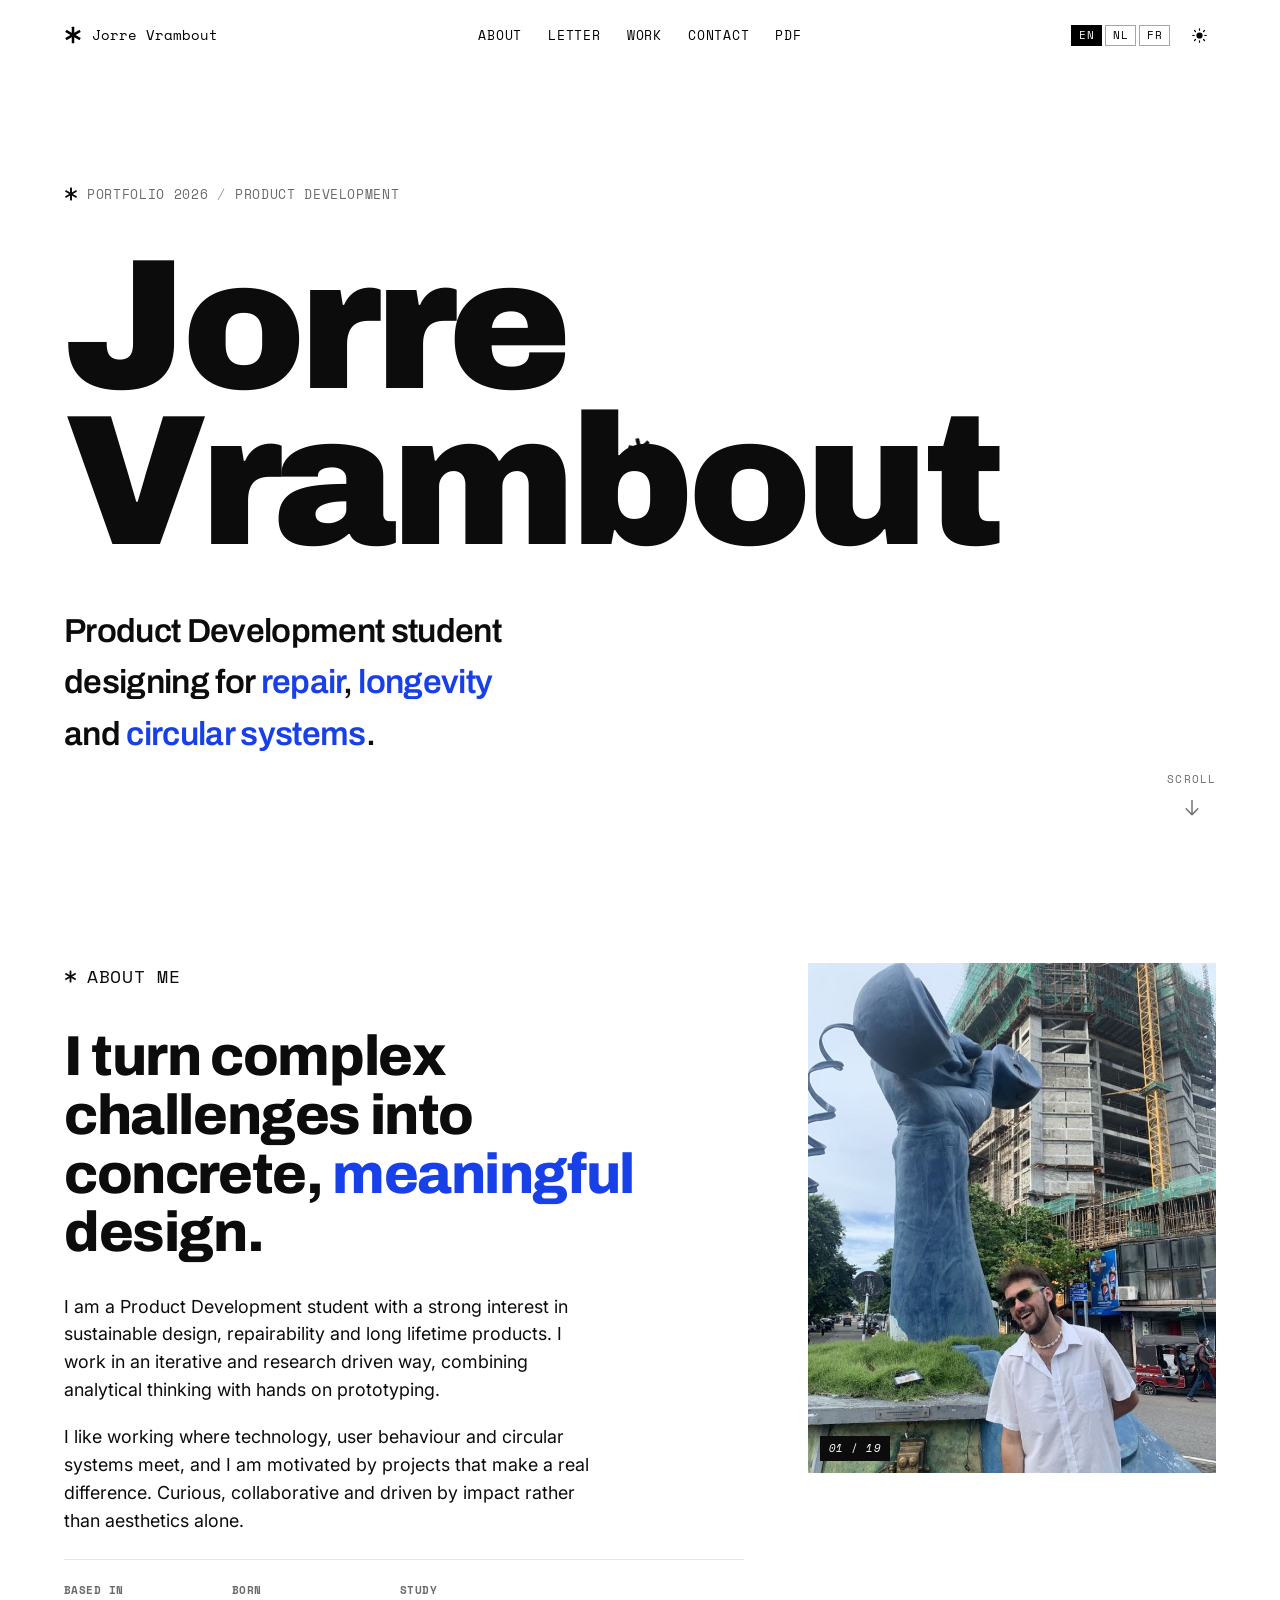
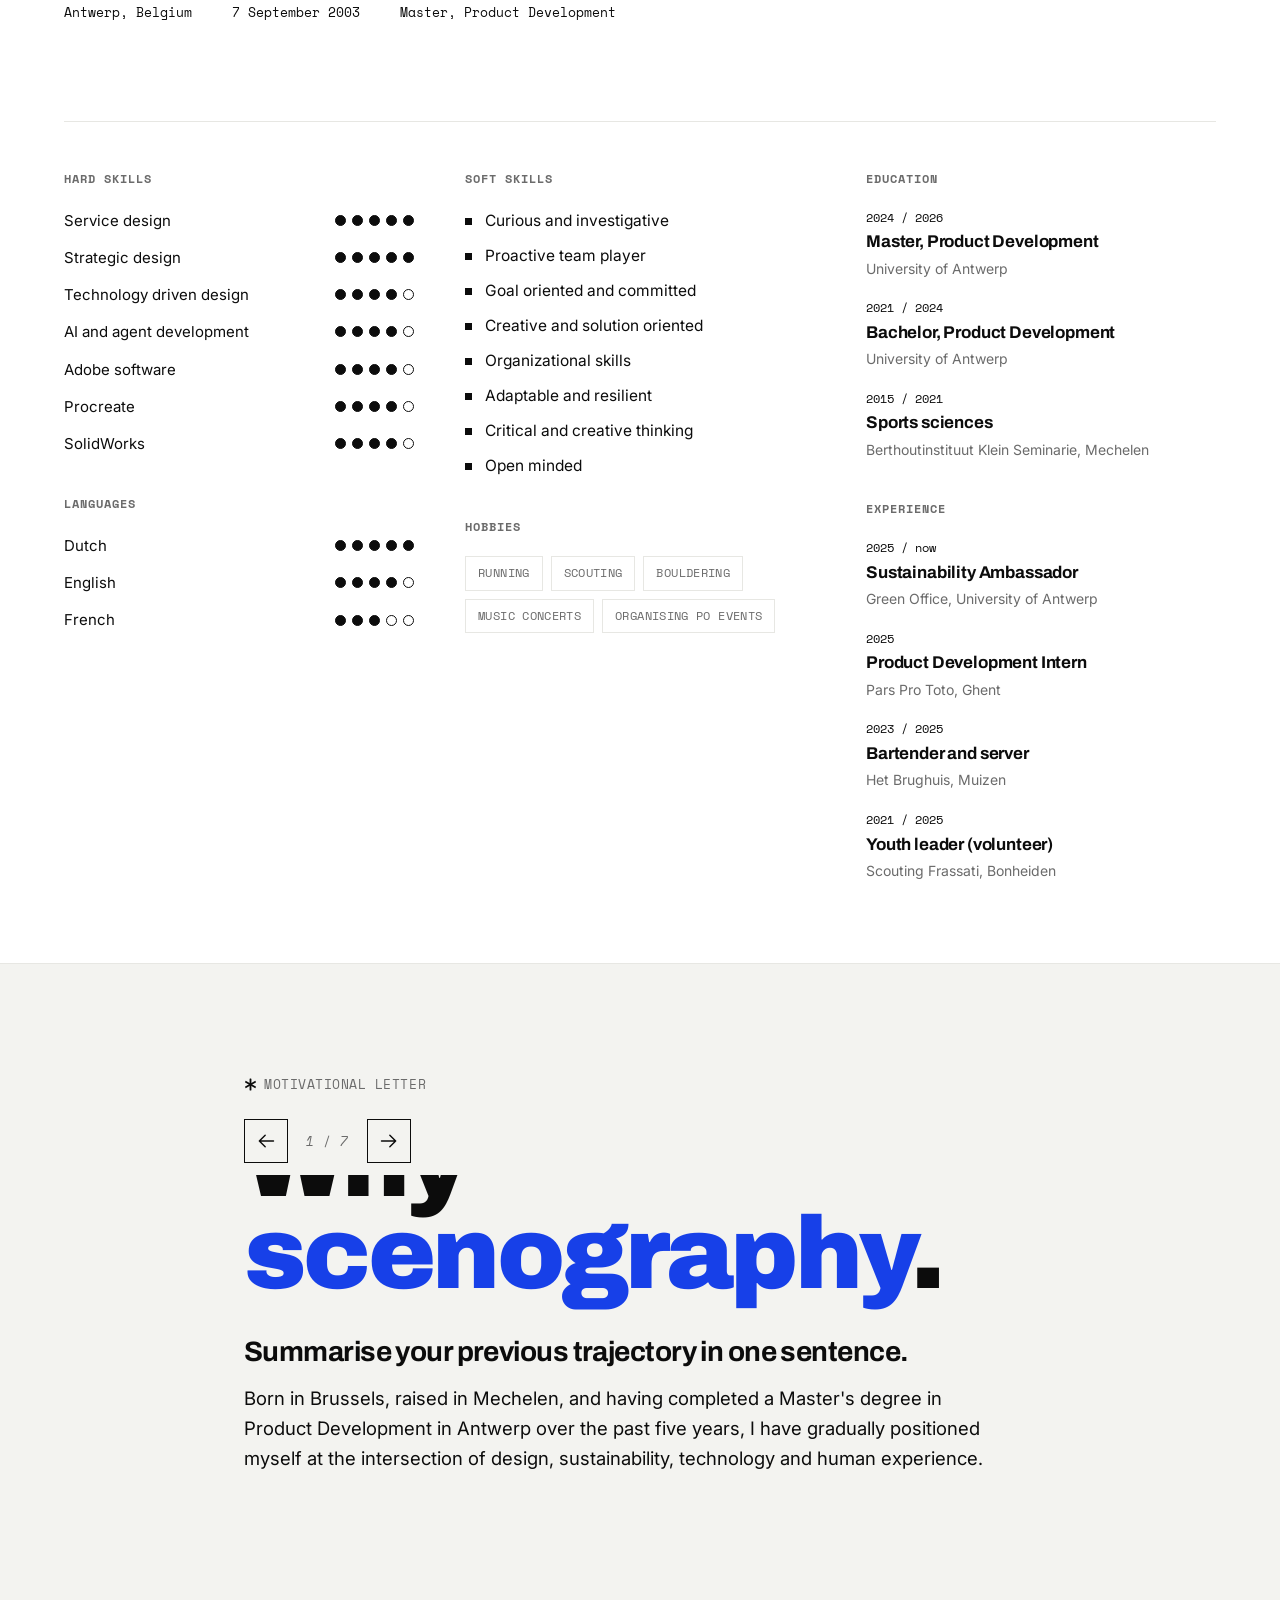
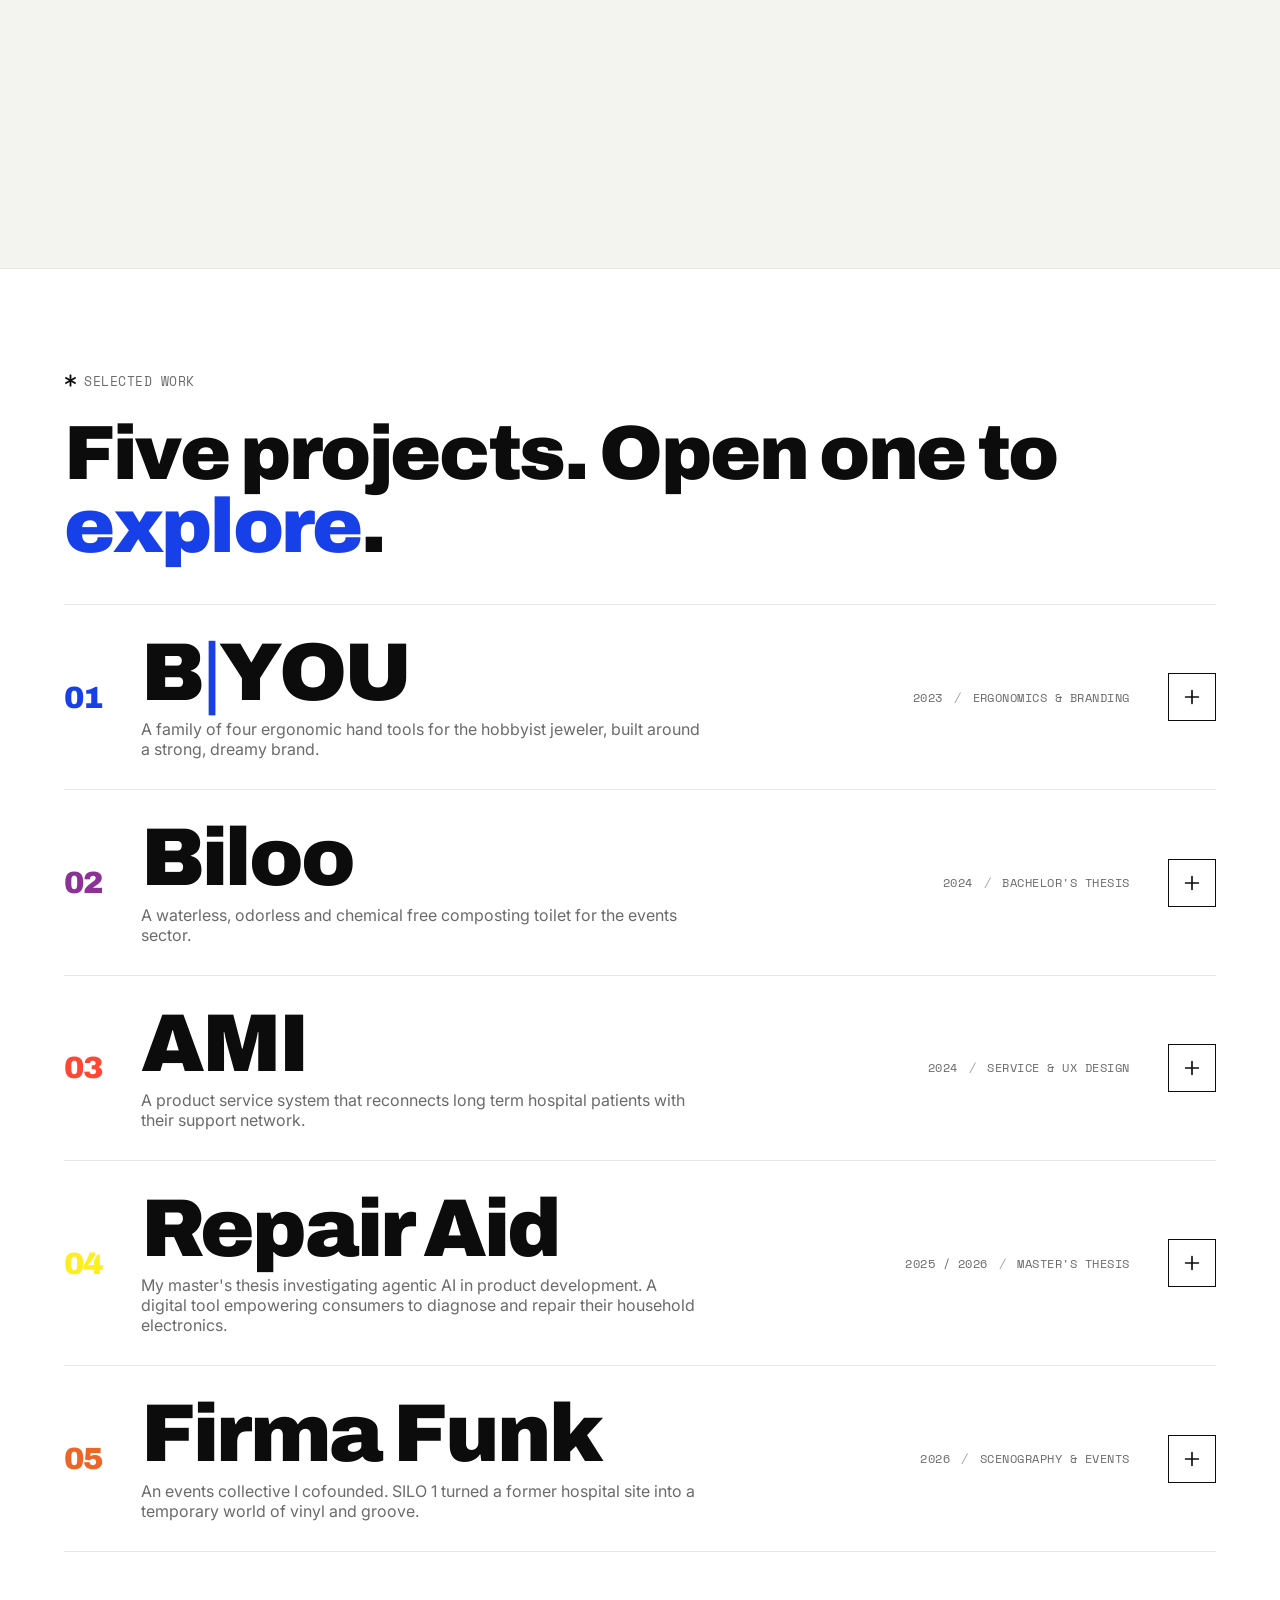
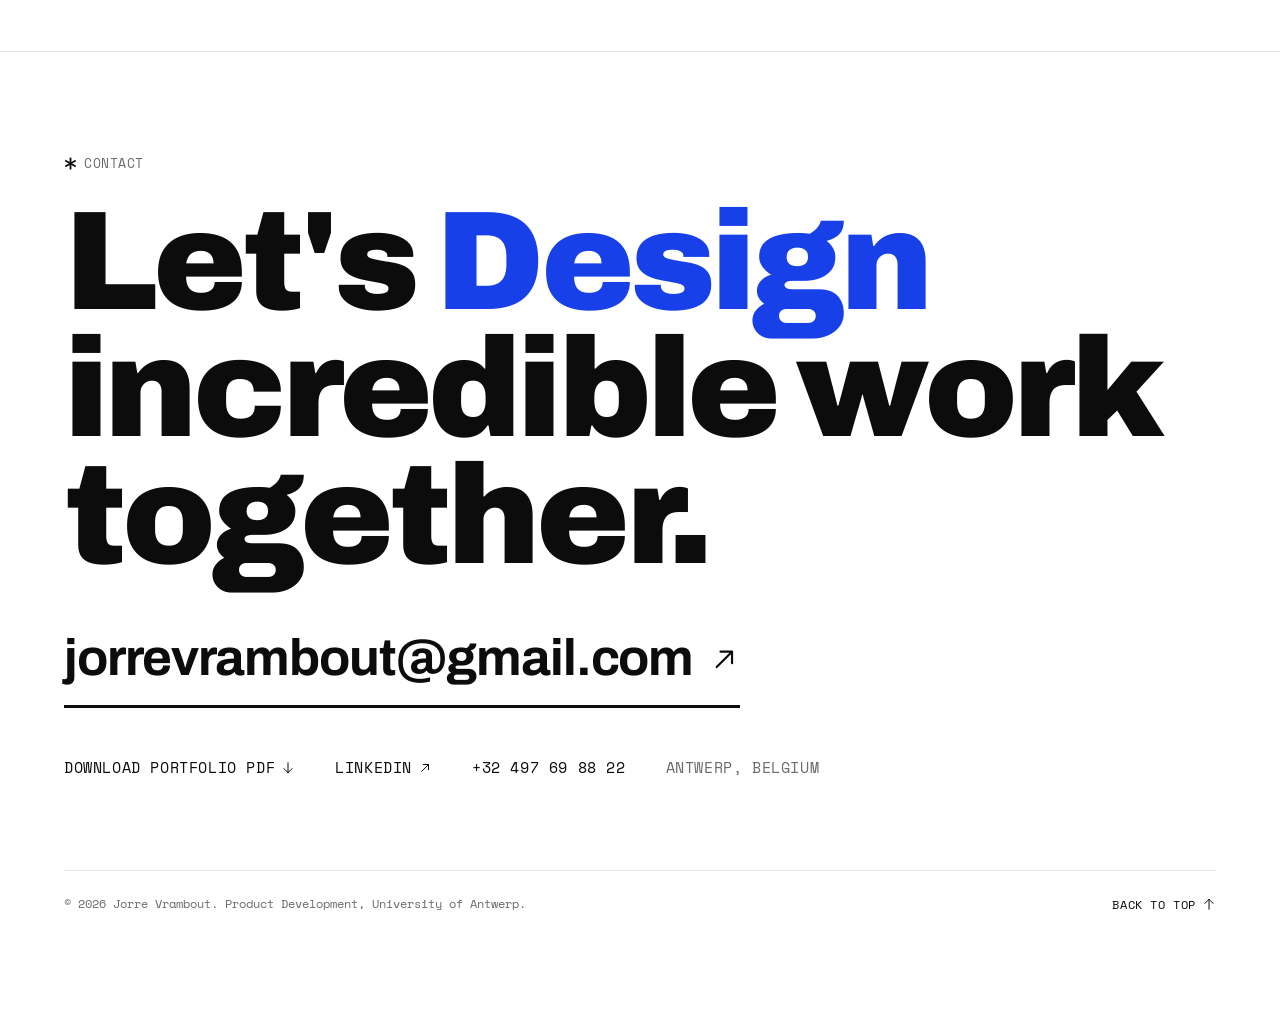
==== commit da728e6c: "Polish: AMI quality, lang toggle, PDF layout, page numbers Website - AMI report images re-rendered a" ====
--- a/index.html
+++ b/index.html
@@ -47,15 +47,17 @@
     <a href="#contact"><span data-i18n="nav_contact">Contact</span></a>
     <a href="assets/Jorre_Vrambout_Portfolio_2026.pdf" download><span data-i18n="nav_pdf">PDF</span></a>
   </nav>
-  <div class="nav__lang" id="langToggle">
-    <button class="lang-btn active" data-lang="en">EN</button>
-    <button class="lang-btn" data-lang="nl">NL</button>
-    <button class="lang-btn" data-lang="fr">FR</button>
-  </div>
-  <button class="nav__theme" id="themeToggle" aria-label="Toggle dark mode" title="Toggle theme">
+  <div class="nav__right">
+    <div class="nav__lang" id="langToggle">
+      <button class="lang-btn active" data-lang="en">EN</button>
+      <button class="lang-btn" data-lang="nl">NL</button>
+      <button class="lang-btn" data-lang="fr">FR</button>
+    </div>
+    <button class="nav__theme" id="themeToggle" aria-label="Toggle dark mode" title="Toggle theme">
     <svg class="i-sun" viewBox="0 0 24 24" width="17" height="17" aria-hidden="true"><circle cx="12" cy="12" r="4.4" fill="currentColor"/><g stroke="currentColor" stroke-width="1.7" stroke-linecap="round"><line x1="12" y1="2.5" x2="12" y2="4.6"/><line x1="12" y1="19.4" x2="12" y2="21.5"/><line x1="2.5" y1="12" x2="4.6" y2="12"/><line x1="19.4" y1="12" x2="21.5" y2="12"/><line x1="4.9" y1="4.9" x2="6.4" y2="6.4"/><line x1="17.6" y1="17.6" x2="19.1" y2="19.1"/><line x1="4.9" y1="19.1" x2="6.4" y2="17.6"/><line x1="17.6" y1="6.4" x2="19.1" y2="4.9"/></g></svg>
     <svg class="i-moon" viewBox="0 0 24 24" width="17" height="17" aria-hidden="true"><path d="M20 14.5A8 8 0 0 1 9.5 4 7 7 0 1 0 20 14.5z" fill="currentColor"/></svg>
   </button>
+  </div>
 </header>
 
 <main id="top">
@@ -278,7 +280,7 @@
           <p class="proj__lead" data-i18n="ami_lead">Through personal avatars, social hubs and a simple app, appearance becomes secondary and connection thrives. Patients join workshops and events, host their own, ask questions and keep a sense of autonomy through a long recovery.</p>
           <ul class="tags"><li>Service design</li><li>UX</li><li>Avatars</li><li>Healthcare</li><li>Cocreation</li></ul>
         </div>
-        <p class="proj__sub2"><span data-i18n="ami_strip">Scroll through the end of term report</span> <svg class="ast-sm" viewBox="0 0 24 24" style="width:1em;height:1em"><use href="#arrow-right"/></svg></p>
+        <p class="proj__sub2"><span data-i18n="ami_strip">Scroll through the end report</span> <svg class="ast-sm" viewBox="0 0 24 24" style="width:1em;height:1em"><use href="#arrow-right"/></svg></p>
         <div class="hstrip" id="amiStrip" tabindex="0" aria-label="AMI end of term report, scroll horizontally">
           <img data-src="assets/img/ami_p01.jpg" alt="AMI report slide 1" />
           <img data-src="assets/img/ami_p02.jpg" alt="AMI report slide 2" />
--- a/css/styles.css
+++ b/css/styles.css
@@ -49,11 +49,13 @@
 .nav a,.nav button{color:#fff}
 .nav__brand{display:inline-flex;align-items:center;gap:10px;font-family:var(--font-mono);font-size:14px}
 .nav__ast{width:18px;height:18px;animation:spin 14s linear infinite}
-.nav__links{display:flex;gap:26px}
+.nav__links{position:absolute;left:50%;transform:translateX(-50%);display:flex;gap:26px}
 .nav__links a{font-family:var(--font-mono);font-size:13px;text-transform:uppercase;letter-spacing:.06em}
 .nav__links a span{position:relative}
 .nav__links a span::after{content:"";position:absolute;left:0;bottom:-4px;width:0;height:1.5px;background:#fff;transition:width .4s var(--ease)}
 .nav__links a:hover span::after,.nav__links a.active span::after{width:100%}
+/* right side of nav (lang + theme) */
+.nav__right{display:flex;align-items:center;gap:12px;margin-left:auto}
 /* language toggle */
 .nav__lang{display:flex;gap:3px;align-items:center}
 .lang-btn{background:none;border:1px solid rgba(255,255,255,.35);color:#fff;font-family:var(--font-mono);font-size:11px;letter-spacing:.04em;padding:4px 7px;cursor:pointer;transition:.25s var(--ease);line-height:1}
@@ -123,13 +125,15 @@
 .letter__inner{max-width:920px;margin:0 auto;padding:clamp(70px,12vh,150px) var(--gutter)}
 .letter__title{font-family:var(--font-display);font-weight:900;font-size:clamp(40px,8vw,120px);letter-spacing:-.035em;line-height:.9;margin:18px 0 36px}
 /* letter card deck */
-.letter__deck{position:relative;min-height:280px;overflow:hidden}
-.card{position:absolute;inset:0;opacity:0;transform:translateX(60px);transition:opacity .45s var(--ease),transform .45s var(--ease);pointer-events:none;display:flex;flex-direction:column;gap:16px}
-.card.active{position:relative;opacity:1;transform:none;pointer-events:auto}
-.card.exit-left{opacity:0;transform:translateX(-60px)}
+.letter__deck{position:relative;min-height:320px}
+.card{display:none;flex-direction:column;gap:16px;animation:cardIn .45s var(--ease) both}
+.card.active{display:flex}
+@keyframes cardIn{from{opacity:0;transform:translateX(40px)}to{opacity:1;transform:none}}
+.card.from-left{animation-name:cardInLeft}
+@keyframes cardInLeft{from{opacity:0;transform:translateX(-40px)}to{opacity:1;transform:none}}
 .card__q{font-family:var(--font-display);font-weight:700;font-size:clamp(18px,2.2vw,28px);letter-spacing:-.02em;line-height:1.15;color:var(--ink)}
 .card__a{font-size:clamp(16px,1.45vw,20px);line-height:1.6;max-width:62ch;color:var(--ink)}
-.card-nav{display:flex;align-items:center;gap:18px;margin-top:30px}
+.card-nav{display:flex;align-items:center;gap:18px;margin-top:36px;position:sticky;bottom:0;padding:12px 0;background:var(--paper)}
 .card-nav__btn{width:44px;height:44px;border:1px solid var(--ink);background:none;color:var(--ink);display:grid;place-items:center;cursor:pointer;transition:.3s var(--ease)}
 .card-nav__btn:hover{background:var(--accent);border-color:var(--accent);color:var(--on-accent)}
 .card-nav__count{font-family:var(--font-mono);font-size:13px;color:var(--muted);letter-spacing:.04em}
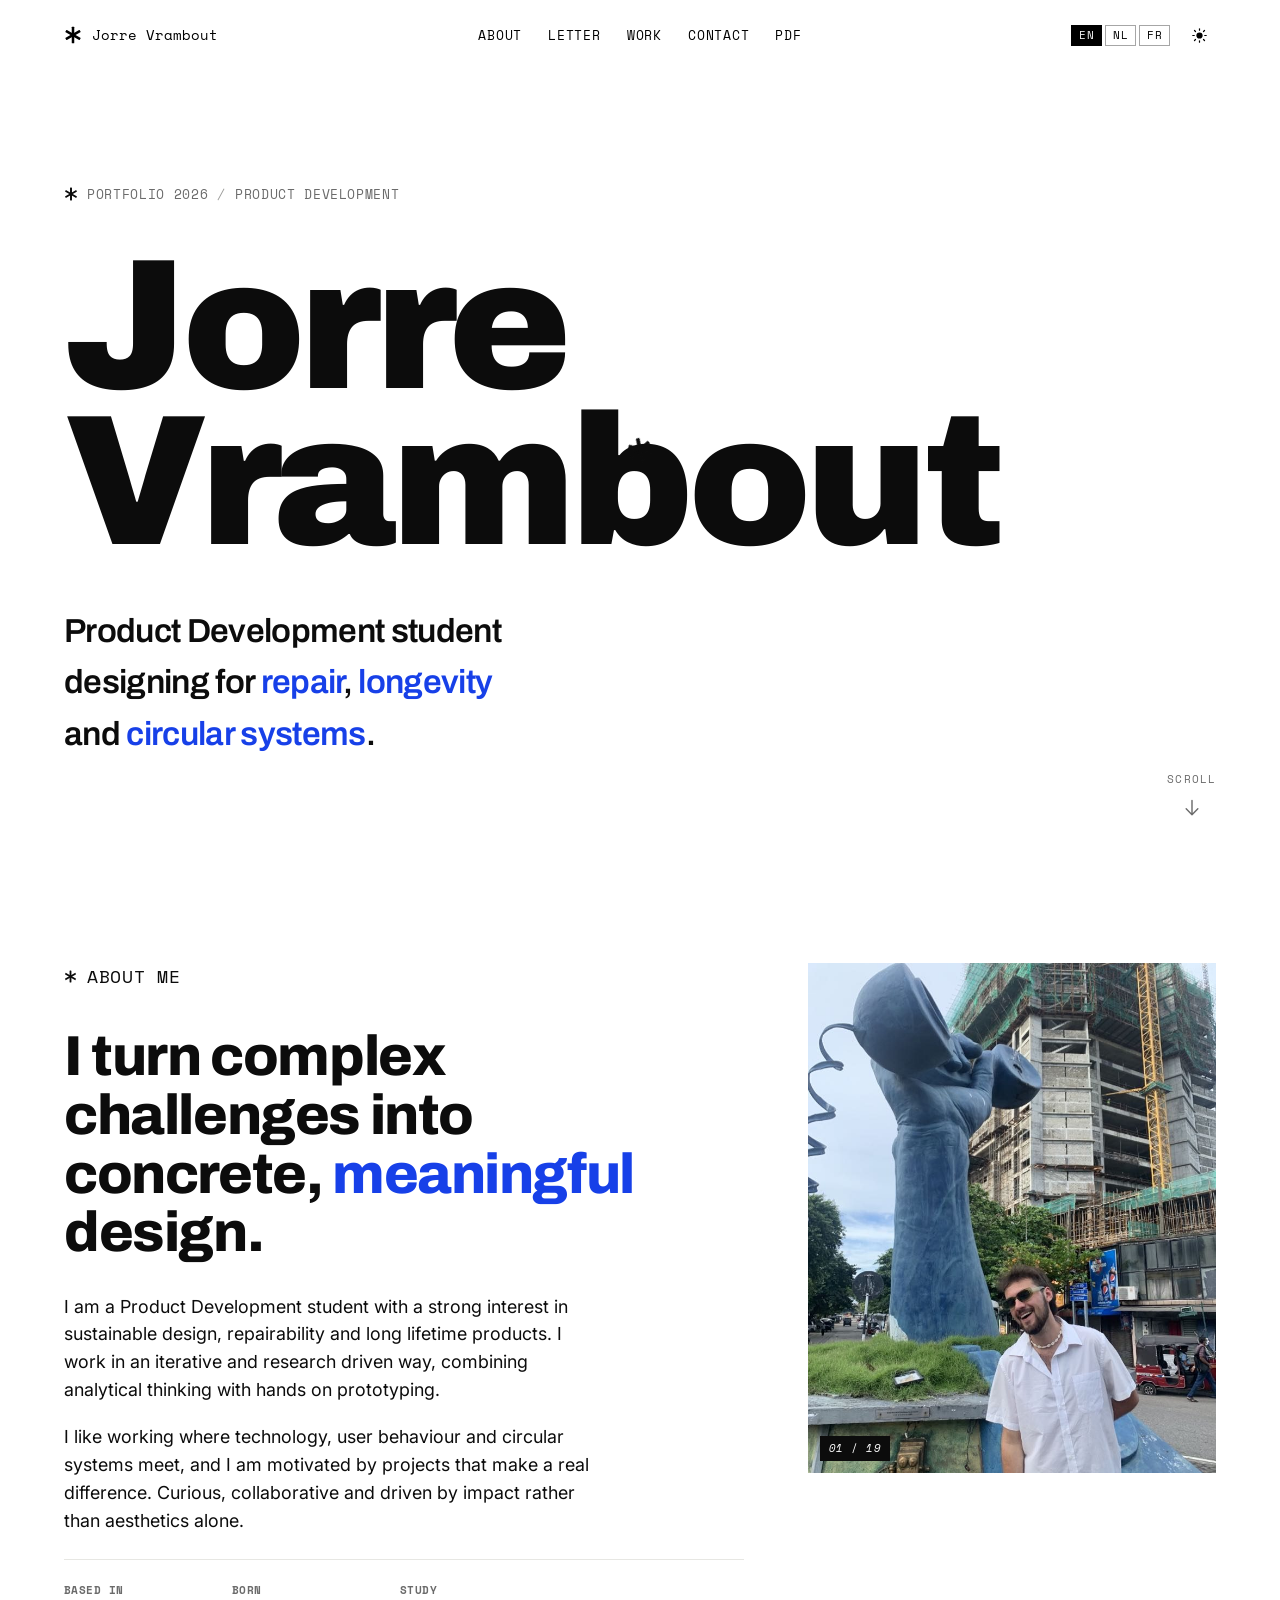
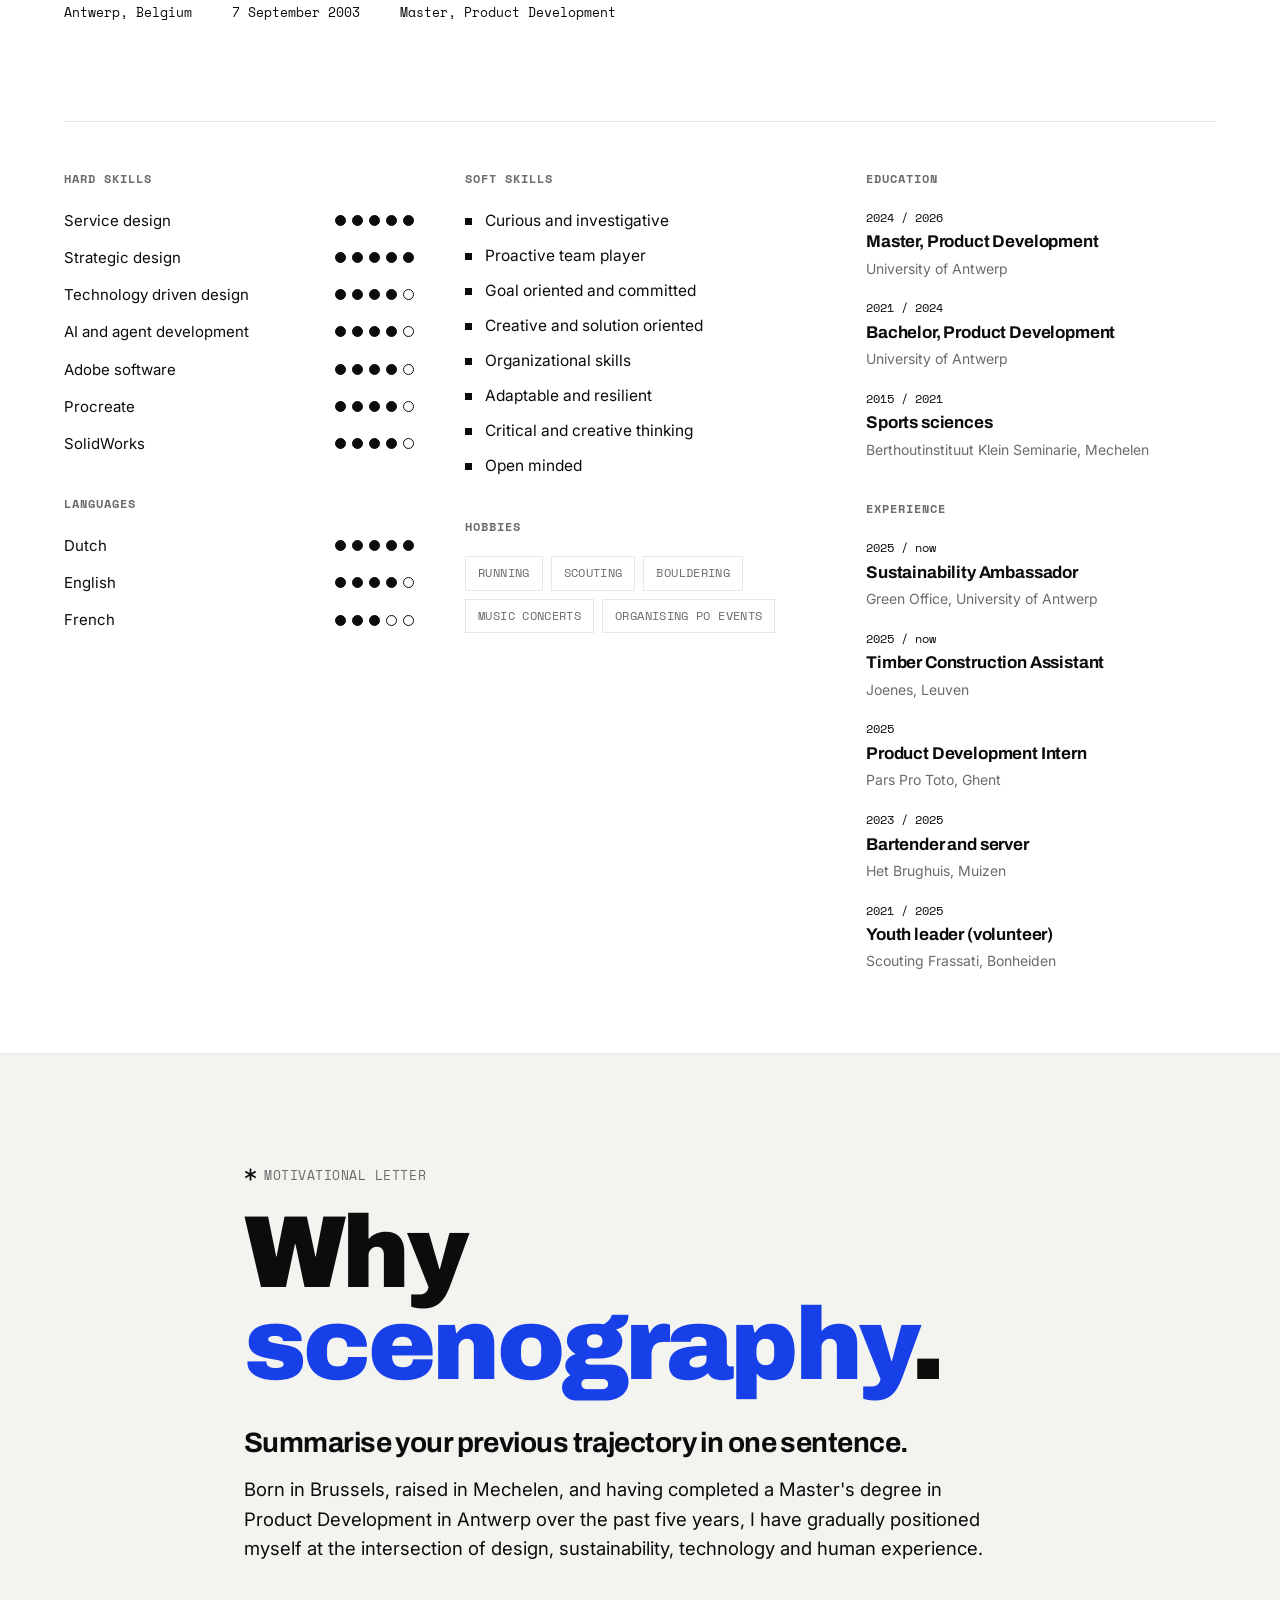
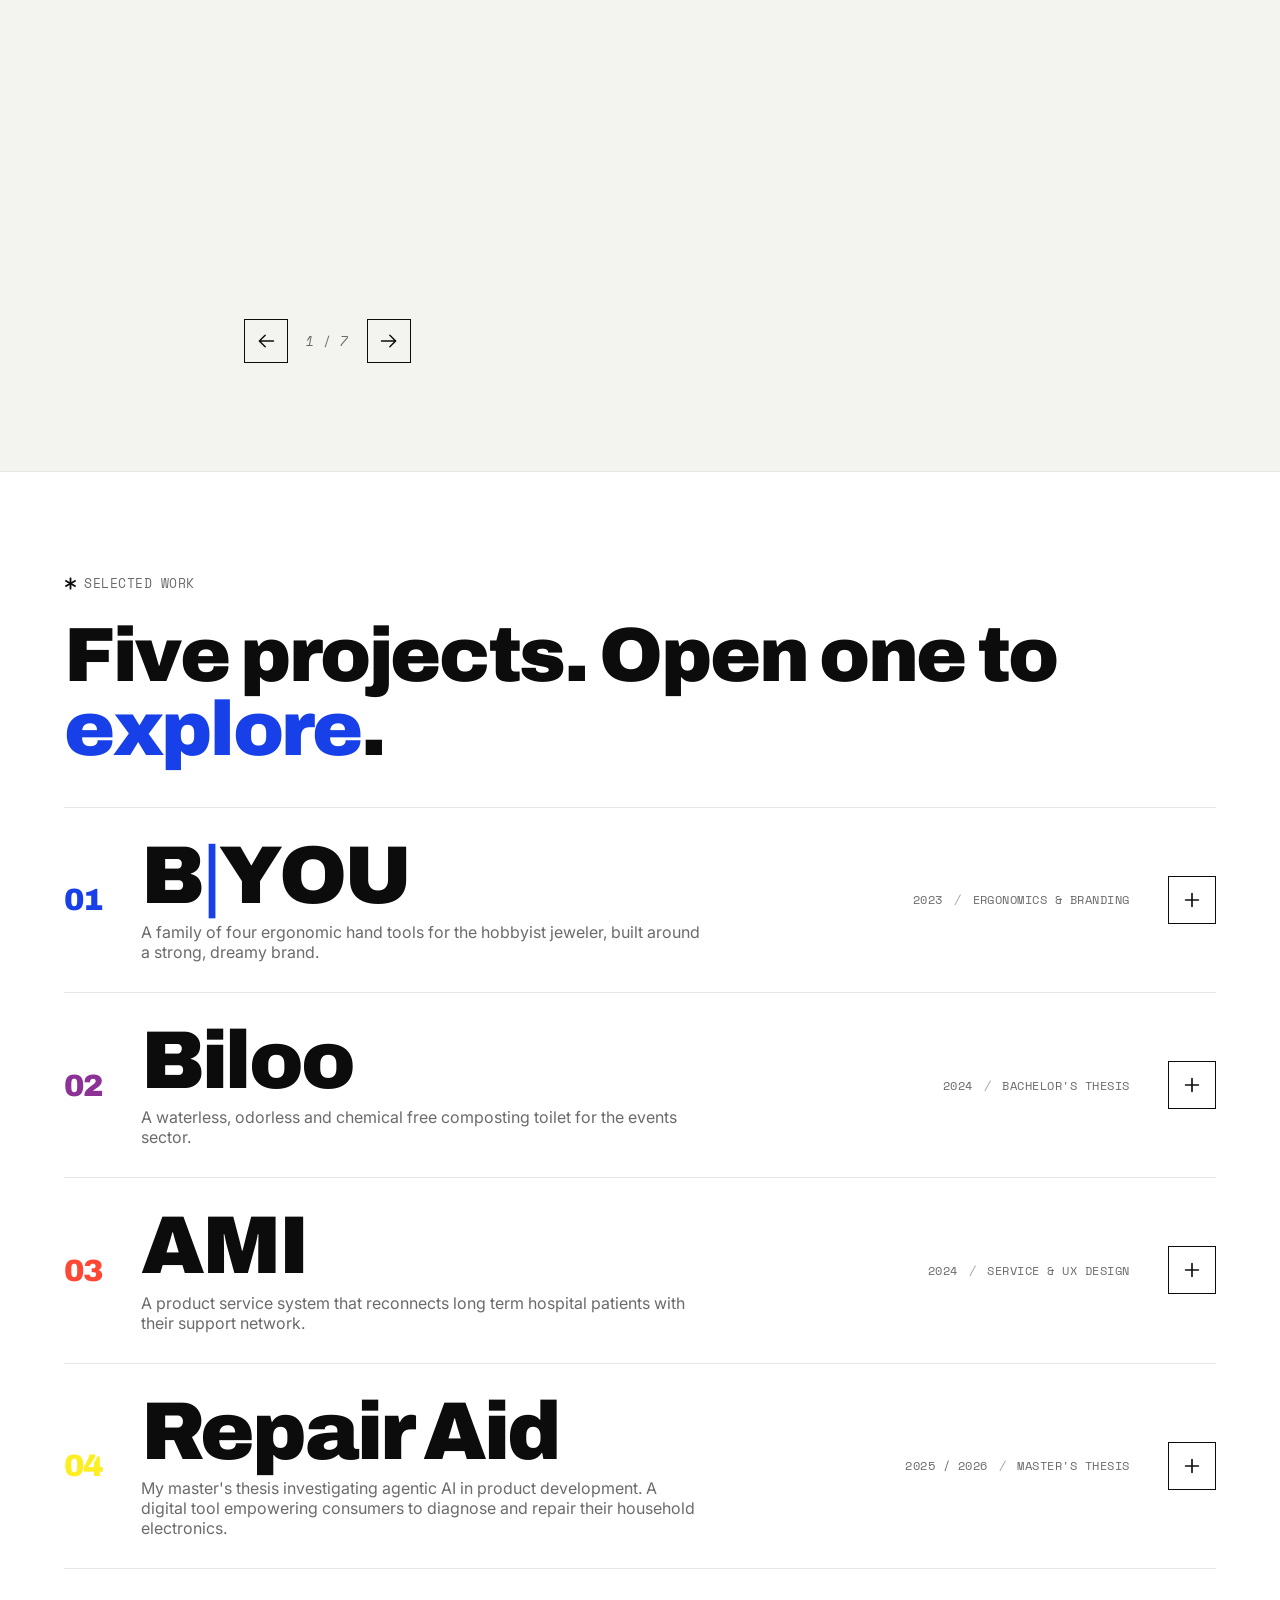
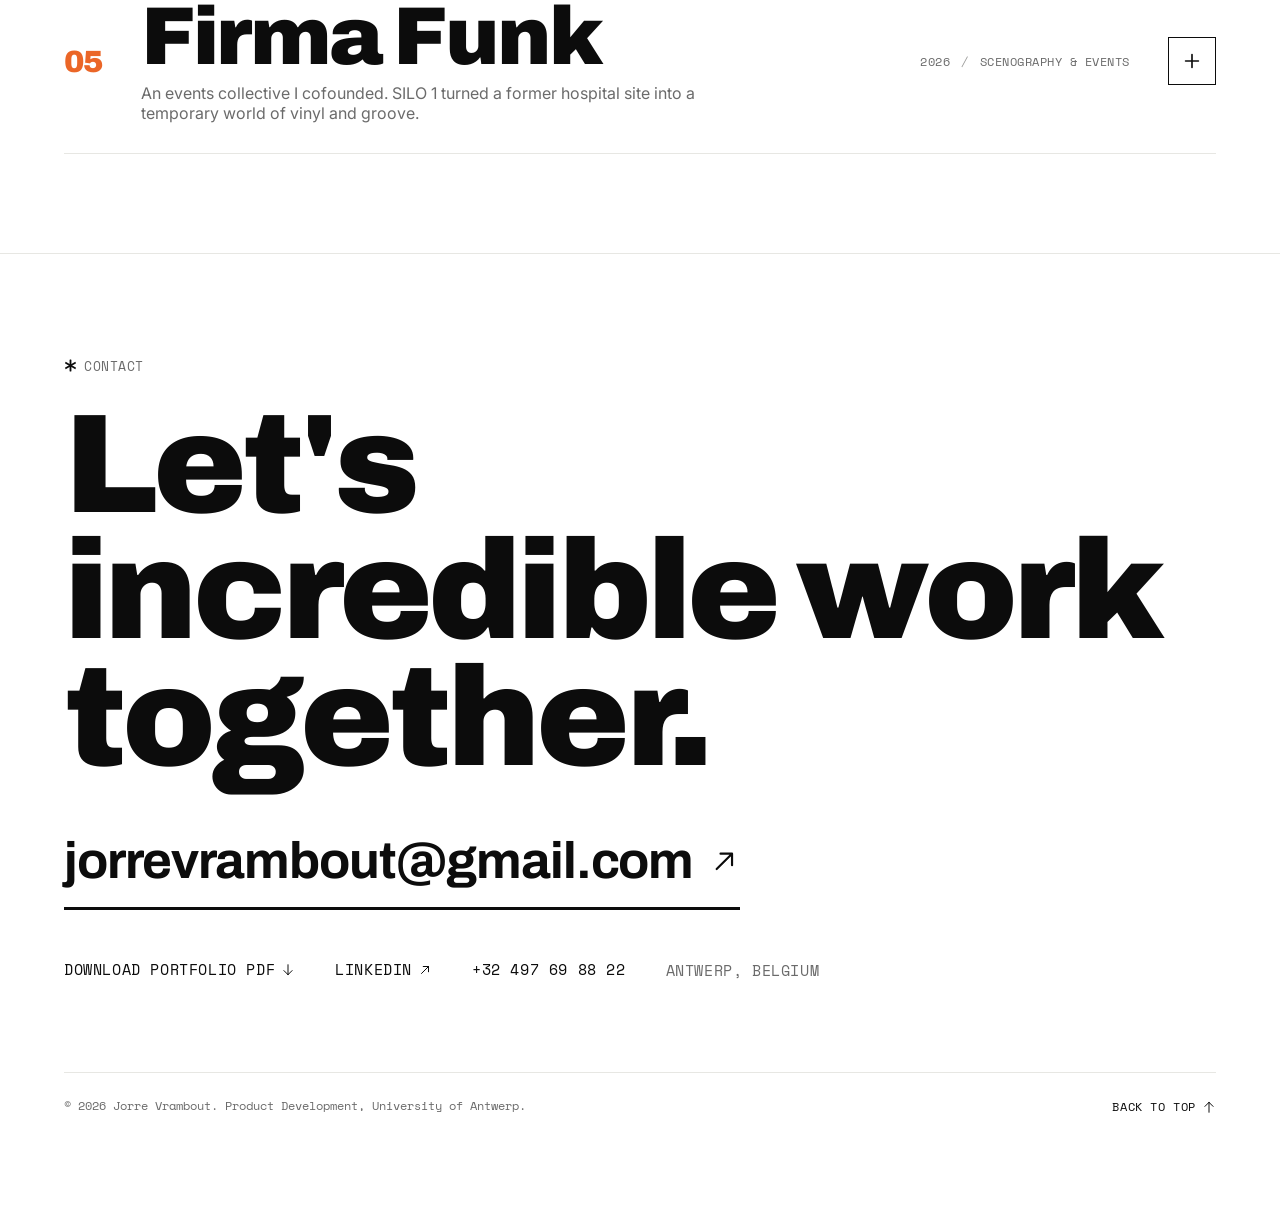
==== commit 6ab79b89: "Add Joenes experience, fix card arrows and AMI wheel scroll - Add Timber Construction Assistant at J" ====
--- a/index.html
+++ b/index.html
@@ -144,6 +144,7 @@
       <h3 class="pcol__title pcol__title--mt" data-i18n="prof_exp">Experience</h3>
       <ul class="timeline">
         <li><span class="timeline__yr">2025 / now</span><b data-i18n="exp1">Sustainability Ambassador</b><i data-i18n="exp1s">Green Office, University of Antwerp</i></li>
+        <li><span class="timeline__yr">2025 / now</span><b data-i18n="exp5">Timber Construction Assistant</b><i data-i18n="exp5s">Joenes, Leuven</i></li>
         <li><span class="timeline__yr">2025</span><b data-i18n="exp2">Product Development Intern</b><i data-i18n="exp2s">Pars Pro Toto, Ghent</i></li>
         <li><span class="timeline__yr">2023 / 2025</span><b data-i18n="exp3">Bartender and server</b><i data-i18n="exp3s">Het Brughuis, Muizen</i></li>
         <li><span class="timeline__yr">2021 / 2025</span><b data-i18n="exp4">Youth leader (volunteer)</b><i data-i18n="exp4s">Scouting Frassati, Bonheiden</i></li>
--- a/css/styles.css
+++ b/css/styles.css
@@ -125,15 +125,14 @@
 .letter__inner{max-width:920px;margin:0 auto;padding:clamp(70px,12vh,150px) var(--gutter)}
 .letter__title{font-family:var(--font-display);font-weight:900;font-size:clamp(40px,8vw,120px);letter-spacing:-.035em;line-height:.9;margin:18px 0 36px}
 /* letter card deck */
-.letter__deck{position:relative;min-height:320px}
-.card{display:none;flex-direction:column;gap:16px;animation:cardIn .45s var(--ease) both}
-.card.active{display:flex}
-@keyframes cardIn{from{opacity:0;transform:translateX(40px)}to{opacity:1;transform:none}}
-.card.from-left{animation-name:cardInLeft}
-@keyframes cardInLeft{from{opacity:0;transform:translateX(-40px)}to{opacity:1;transform:none}}
+.letter__deck{position:relative;min-height:340px}
+.card{position:absolute;top:0;left:0;width:100%;opacity:0;visibility:hidden;transform:translateX(40px);transition:opacity .4s var(--ease),transform .4s var(--ease);display:flex;flex-direction:column;gap:16px}
+.card.active{opacity:1;visibility:visible;transform:none}
+.card.from-left{transform:translateX(-40px)}
+.card.from-left.active{transform:none}
 .card__q{font-family:var(--font-display);font-weight:700;font-size:clamp(18px,2.2vw,28px);letter-spacing:-.02em;line-height:1.15;color:var(--ink)}
 .card__a{font-size:clamp(16px,1.45vw,20px);line-height:1.6;max-width:62ch;color:var(--ink)}
-.card-nav{display:flex;align-items:center;gap:18px;margin-top:36px;position:sticky;bottom:0;padding:12px 0;background:var(--paper)}
+.card-nav{display:flex;align-items:center;gap:18px;margin-top:28px;padding:0}
 .card-nav__btn{width:44px;height:44px;border:1px solid var(--ink);background:none;color:var(--ink);display:grid;place-items:center;cursor:pointer;transition:.3s var(--ease)}
 .card-nav__btn:hover{background:var(--accent);border-color:var(--accent);color:var(--on-accent)}
 .card-nav__count{font-family:var(--font-mono);font-size:13px;color:var(--muted);letter-spacing:.04em}
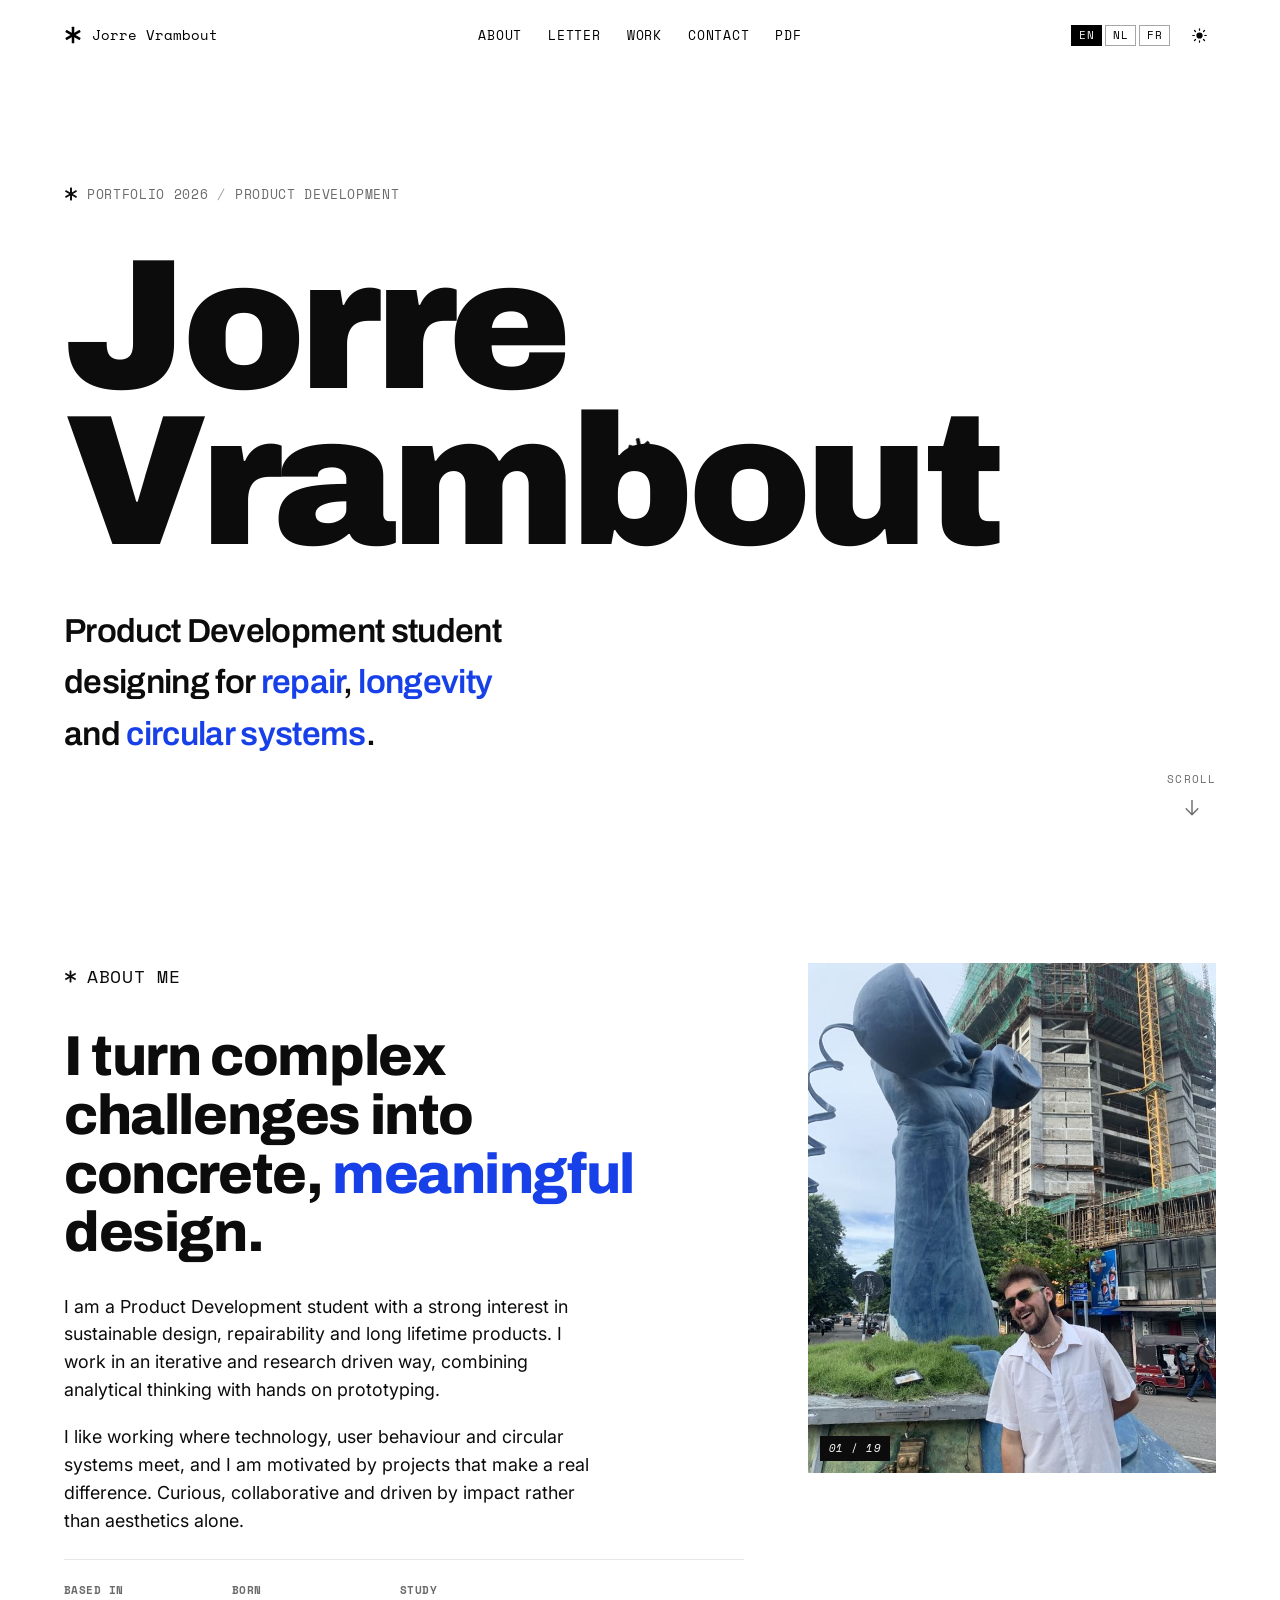
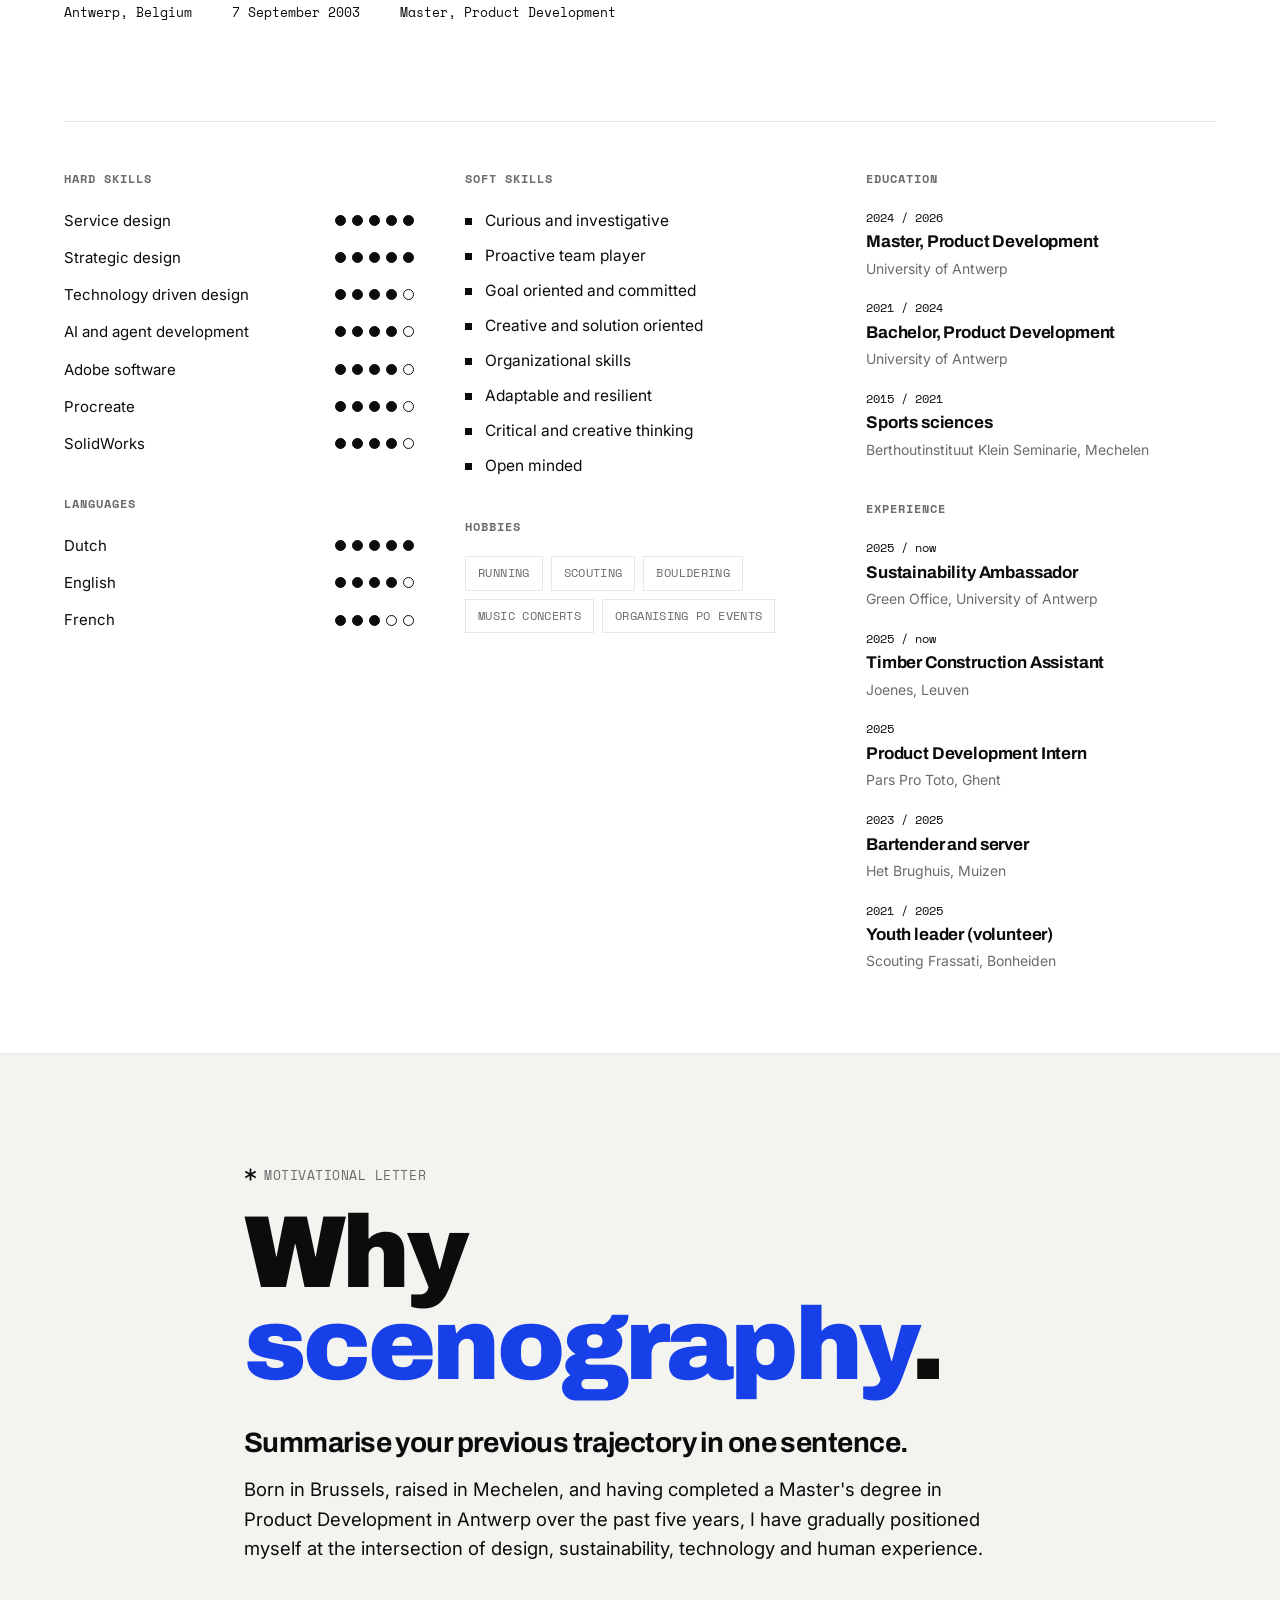
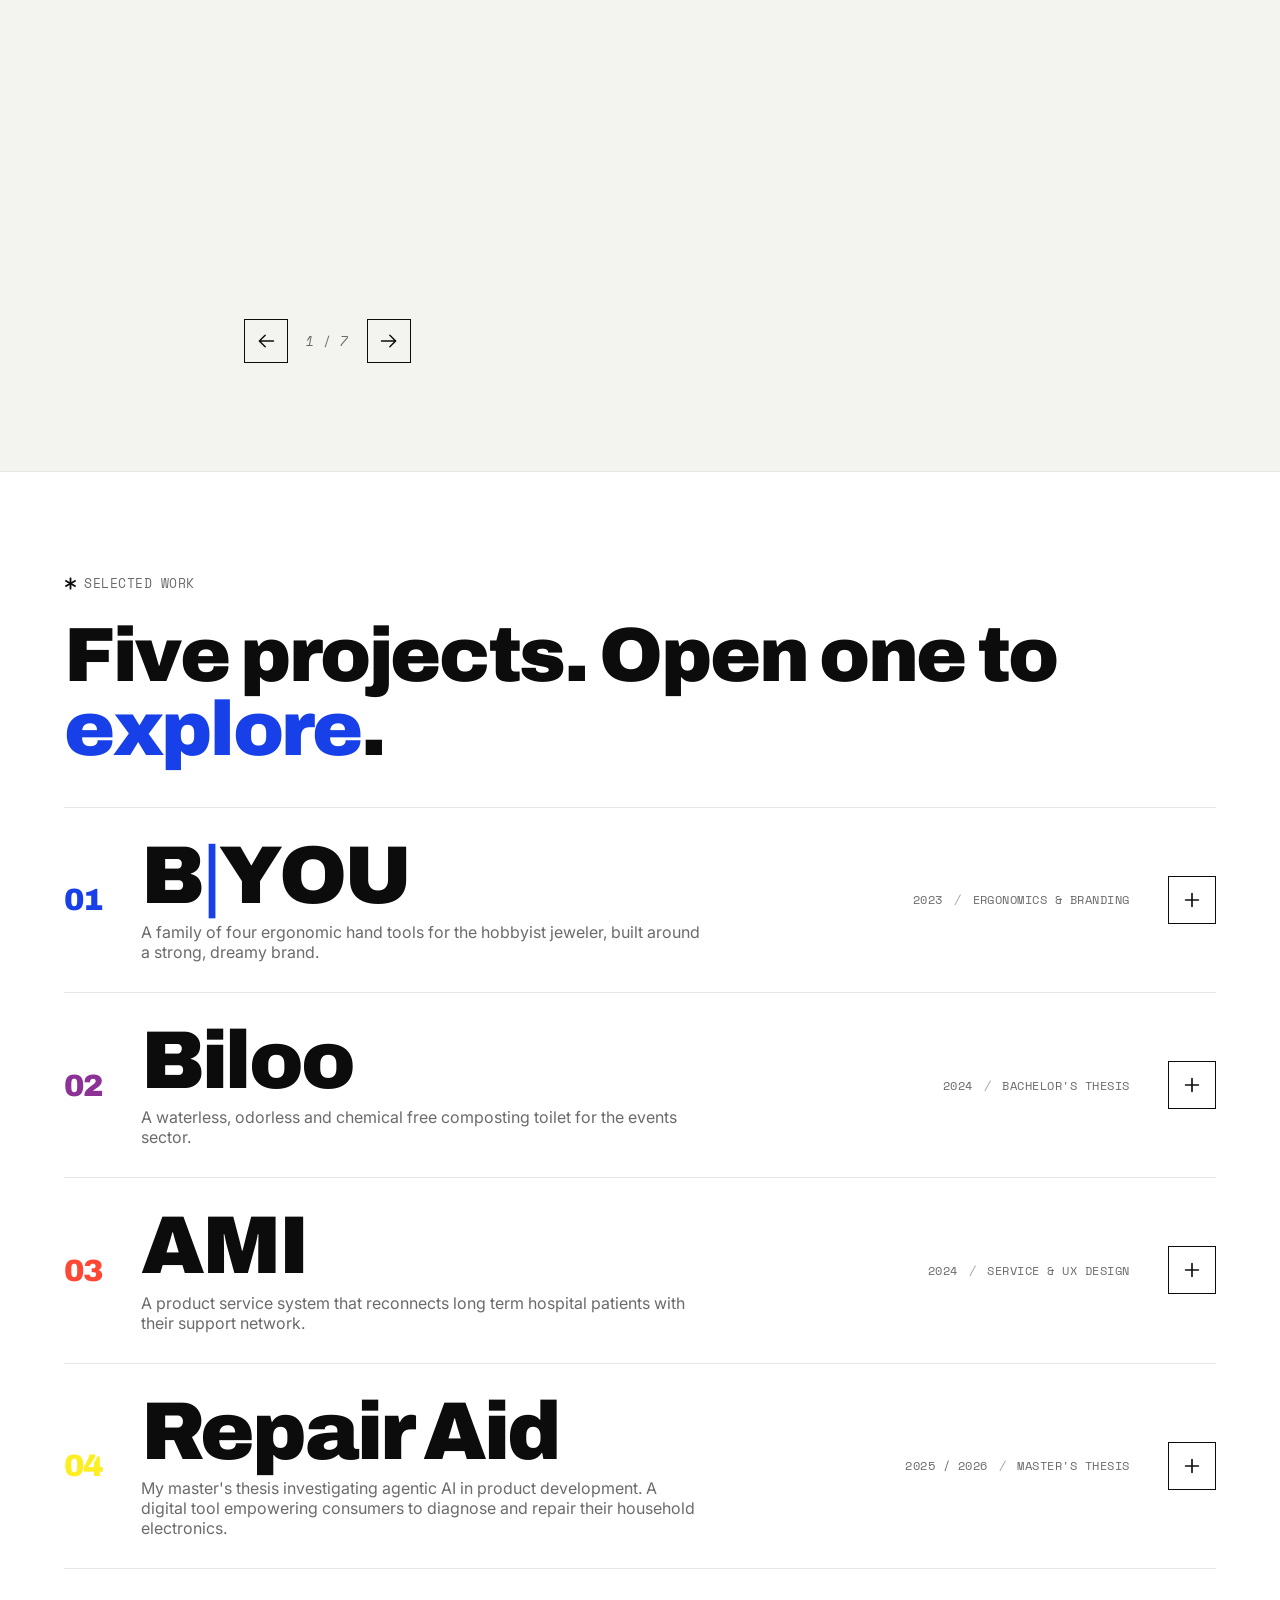
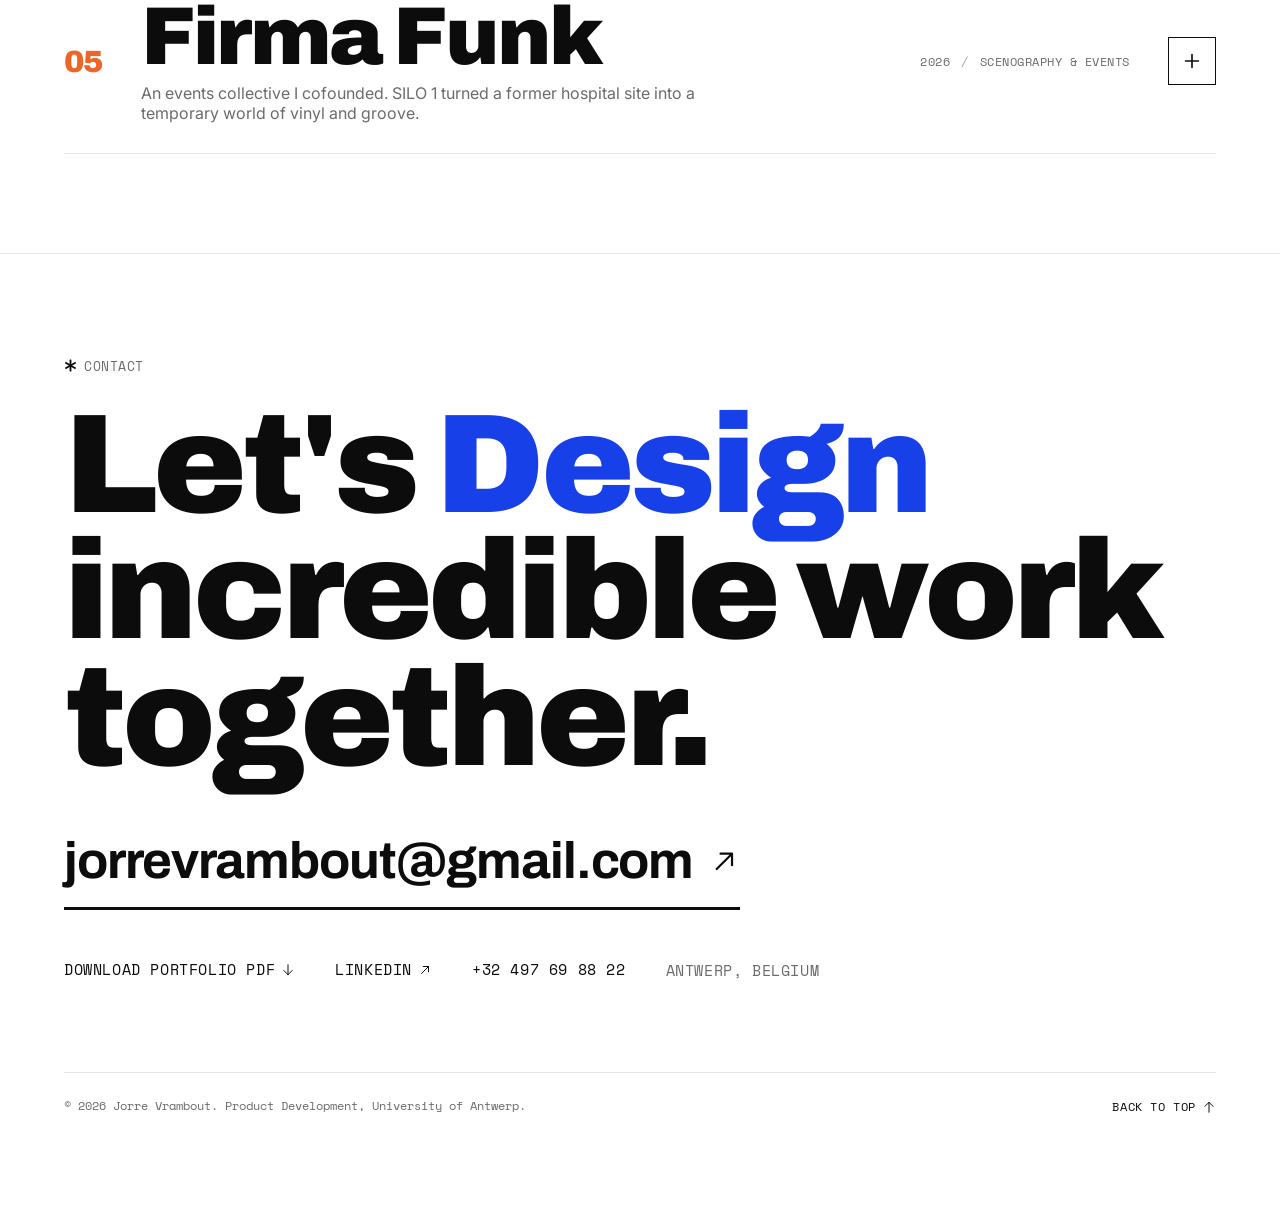
==== commit 1b2c6308: "Bust cache for B|YOU concept II/III images via new filenames The previous content swap kept the same" ====
--- a/index.html
+++ b/index.html
@@ -227,8 +227,8 @@
         <p class="proj__sub2" data-i18n="biyou_concepts">Concept drawings</p>
         <div class="concepts-row">
           <figure class="shot"><img data-src="assets/img/biyou_c1.jpg" alt="Concept I" /><figcaption>Concept I</figcaption></figure>
-          <figure class="shot"><img data-src="assets/img/biyou_c2.jpg" alt="Concept II" /><figcaption>Concept II</figcaption></figure>
-          <figure class="shot"><img data-src="assets/img/biyou_c3.jpg" alt="Concept III" /><figcaption>Concept III</figcaption></figure>
+          <figure class="shot"><img data-src="assets/img/biyou_c2v2.jpg" alt="Concept II" /><figcaption>Concept II</figcaption></figure>
+          <figure class="shot"><img data-src="assets/img/biyou_c3v2.jpg" alt="Concept III" /><figcaption>Concept III</figcaption></figure>
         </div>
         <p class="proj__credit" data-i18n="biyou_credits">Eline Praille, Daphne Mulkers, Louis Van der Velden and Jorre Vrambout.</p>
       </div></div>
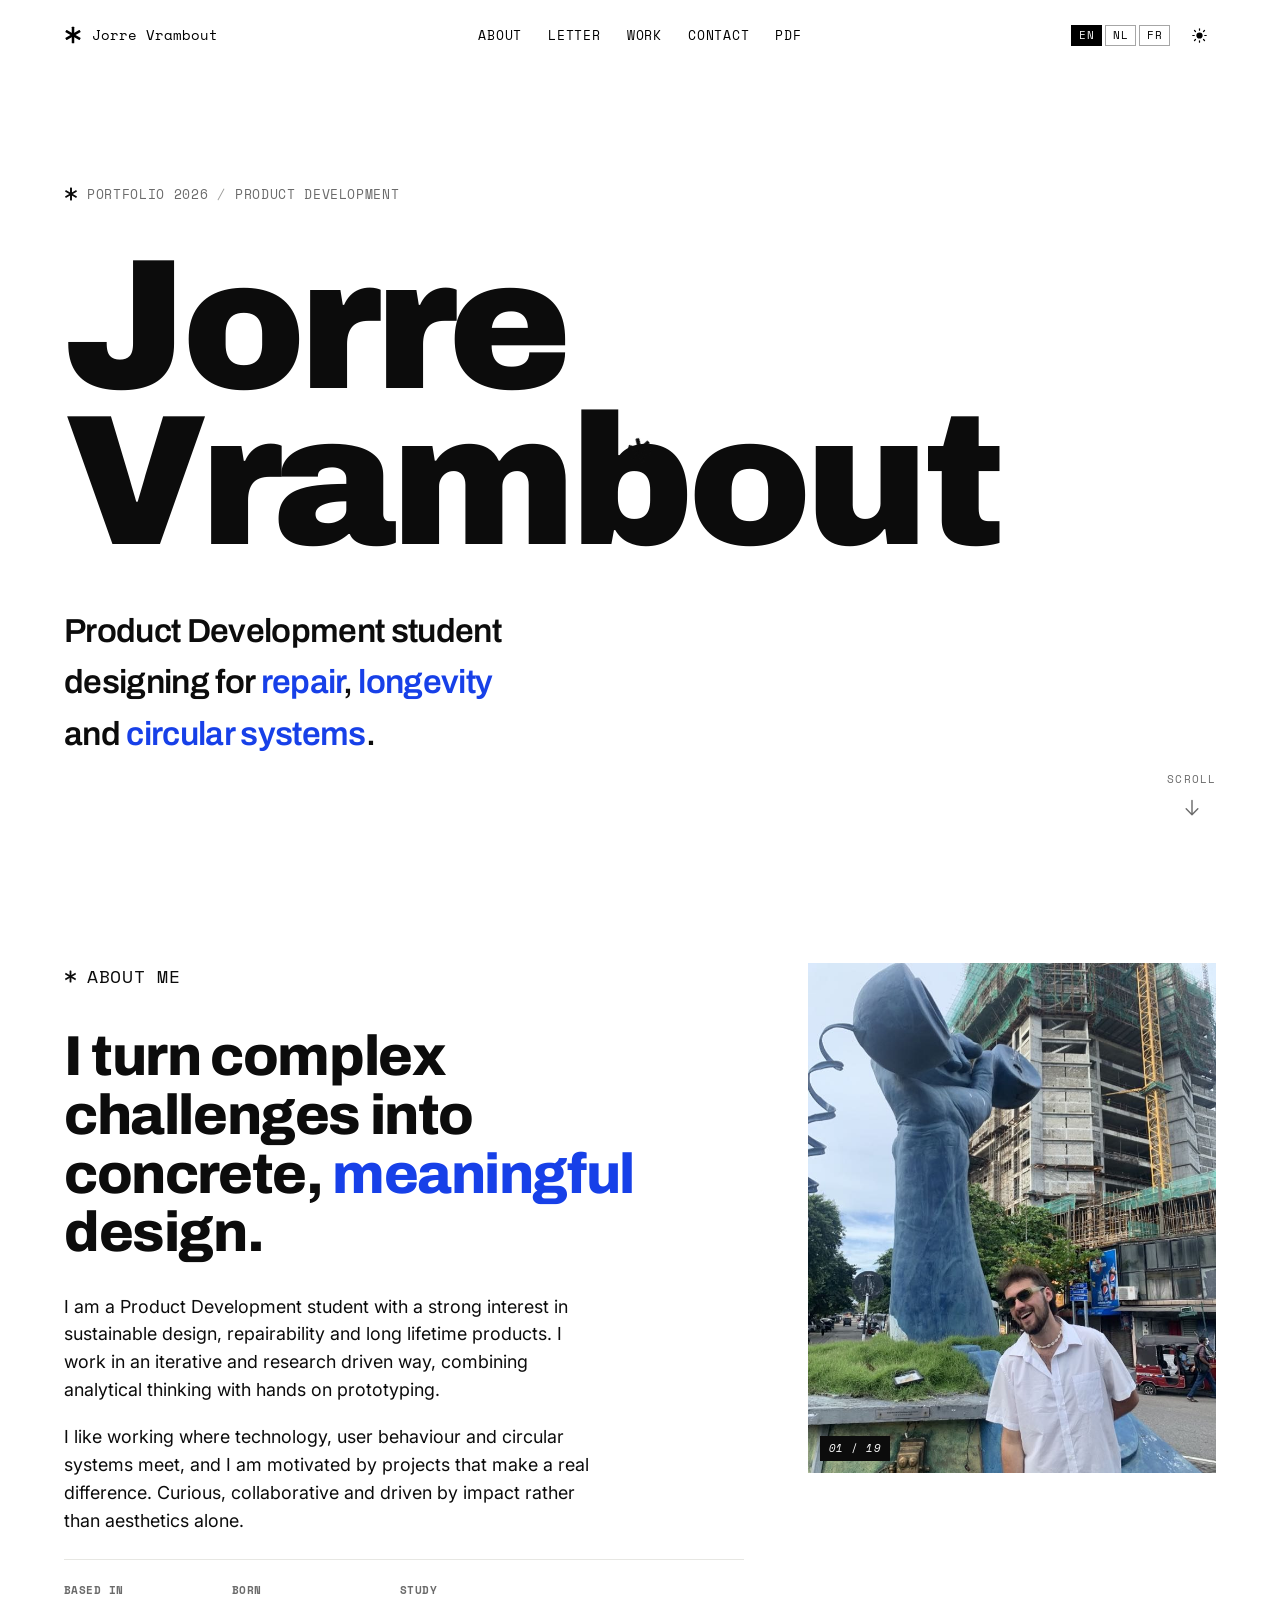
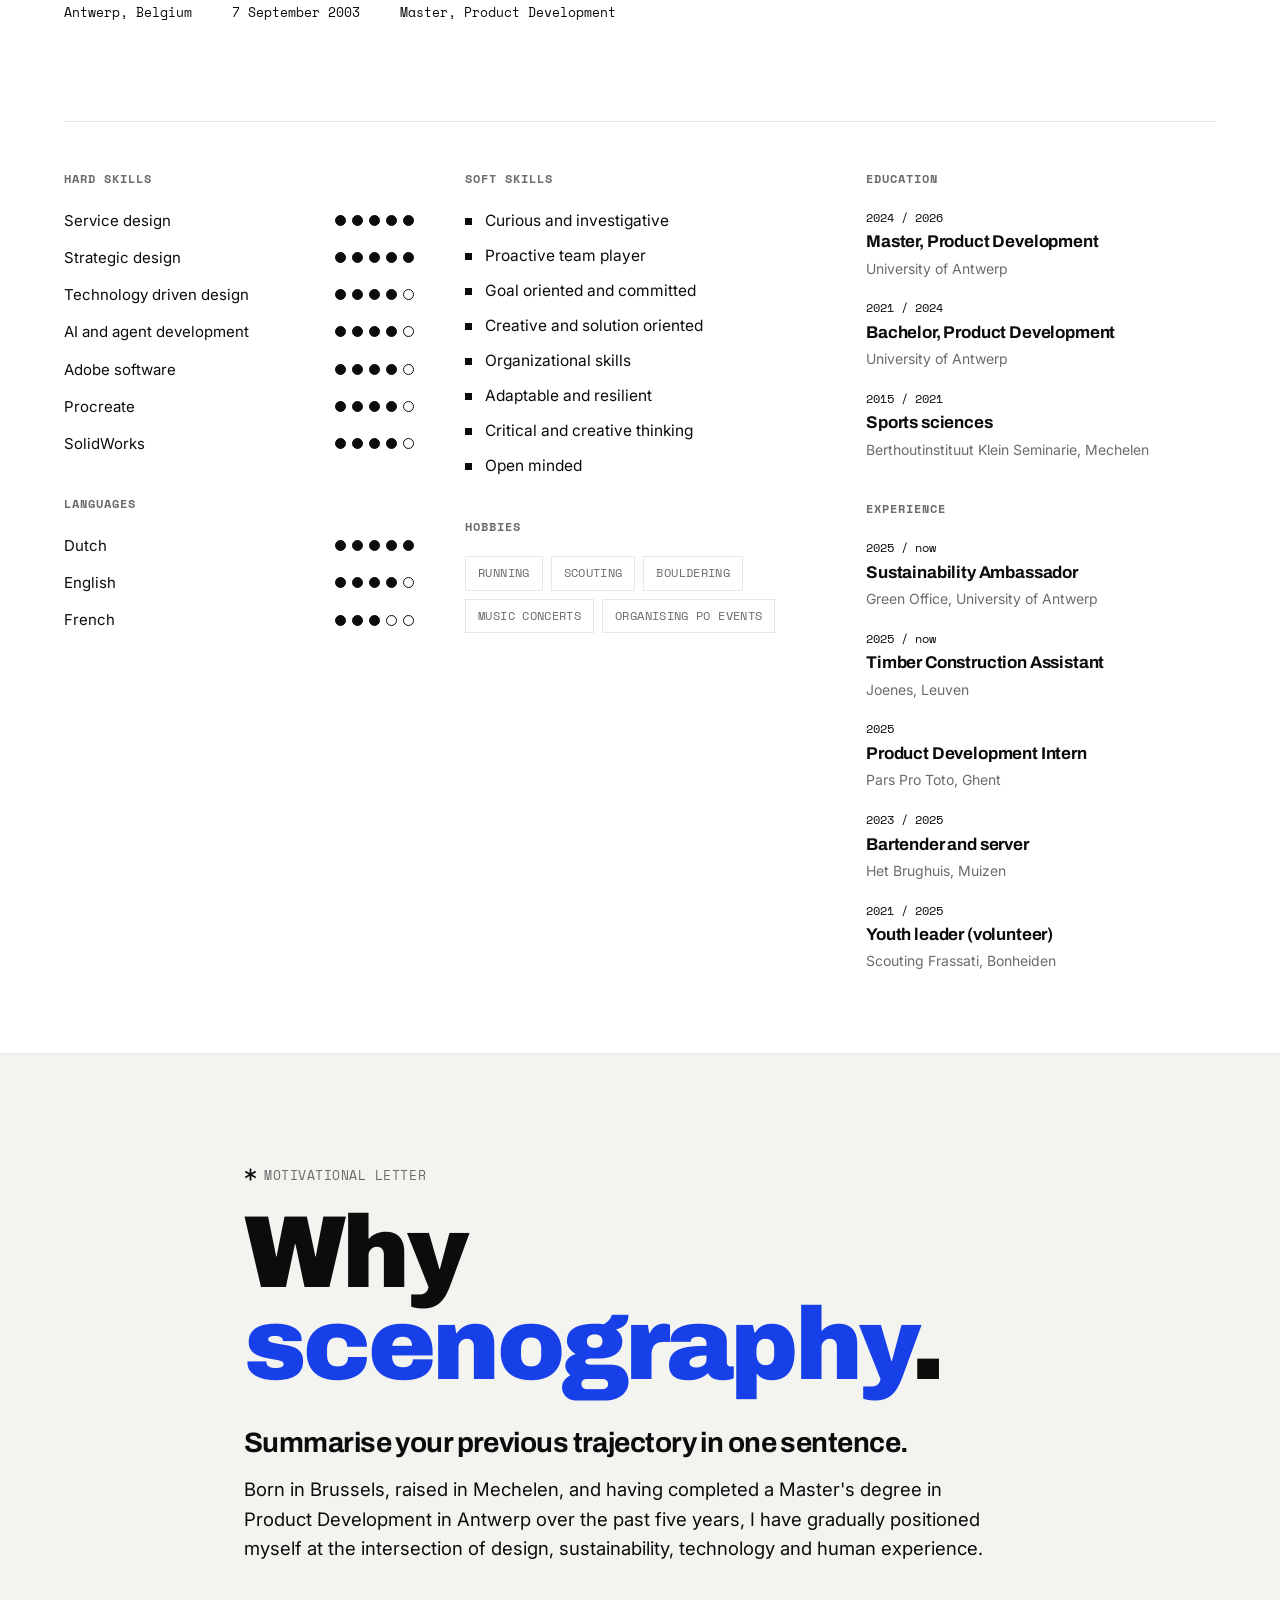
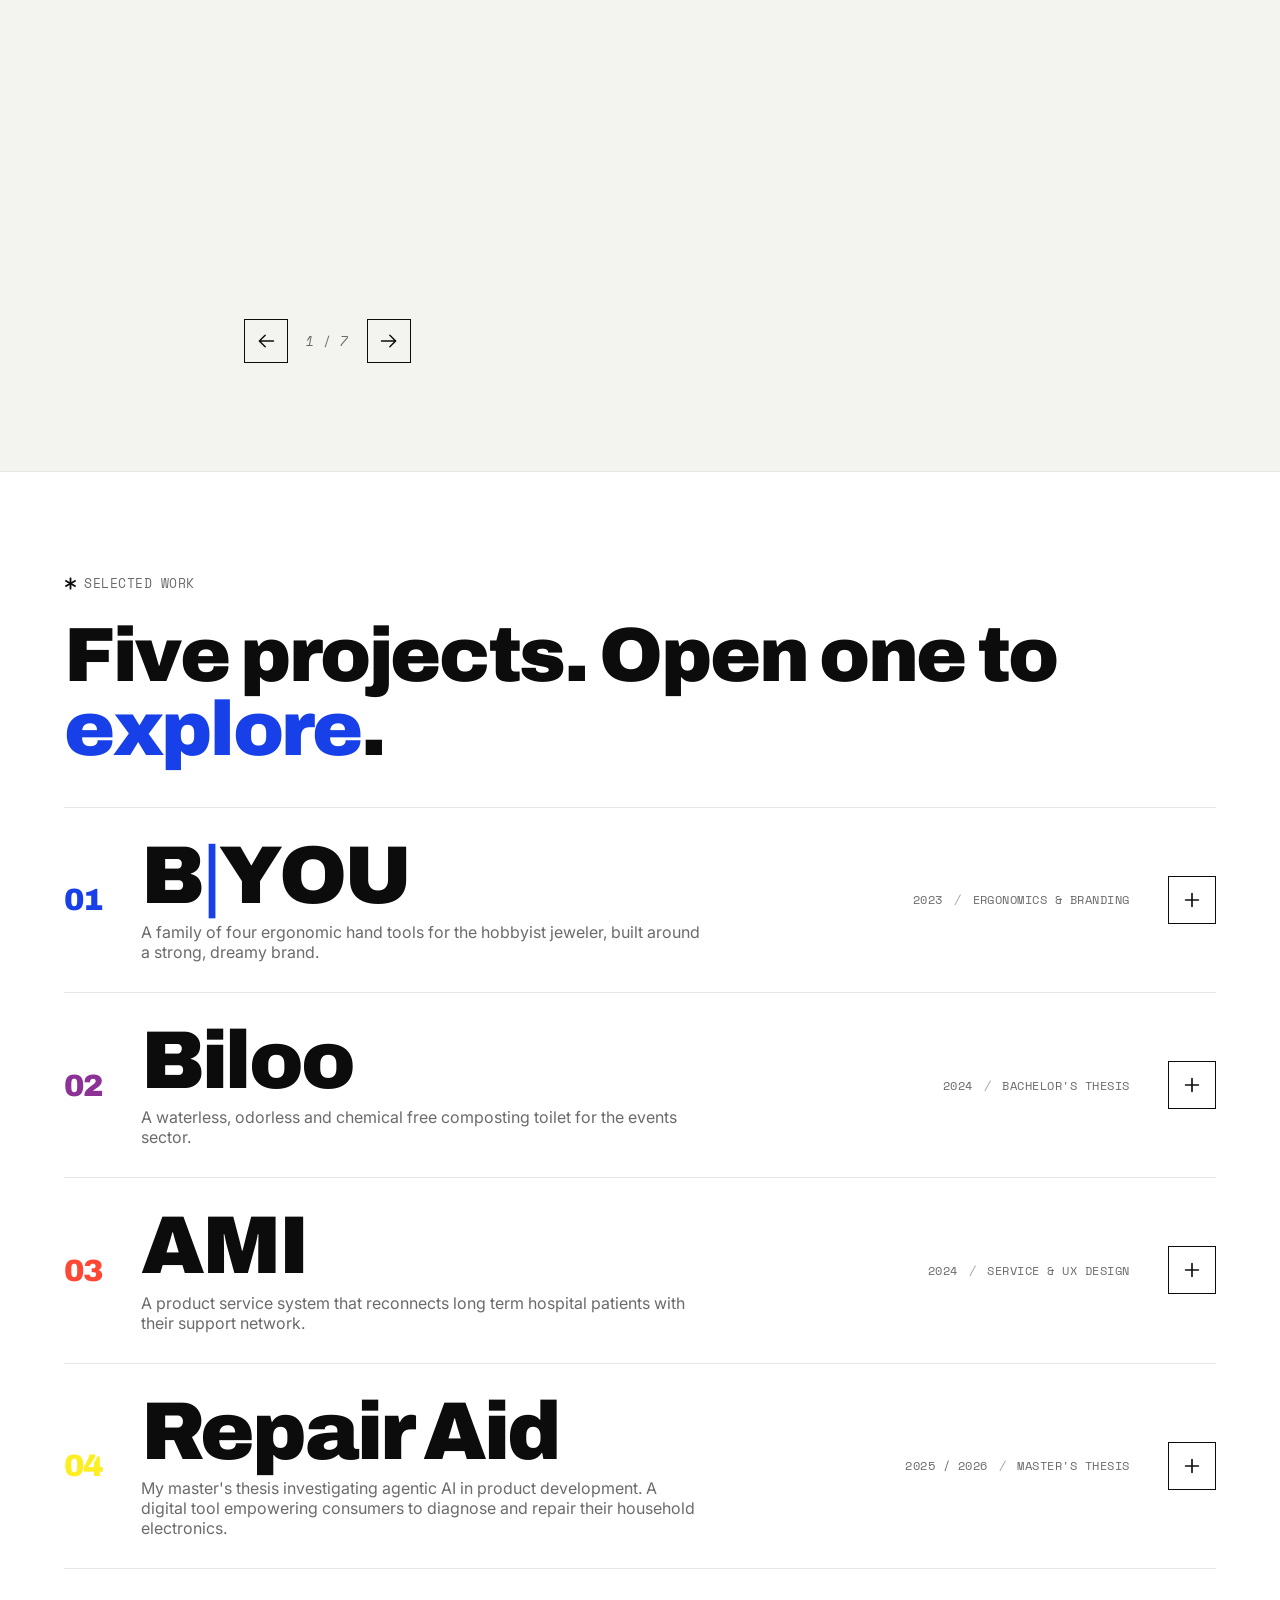
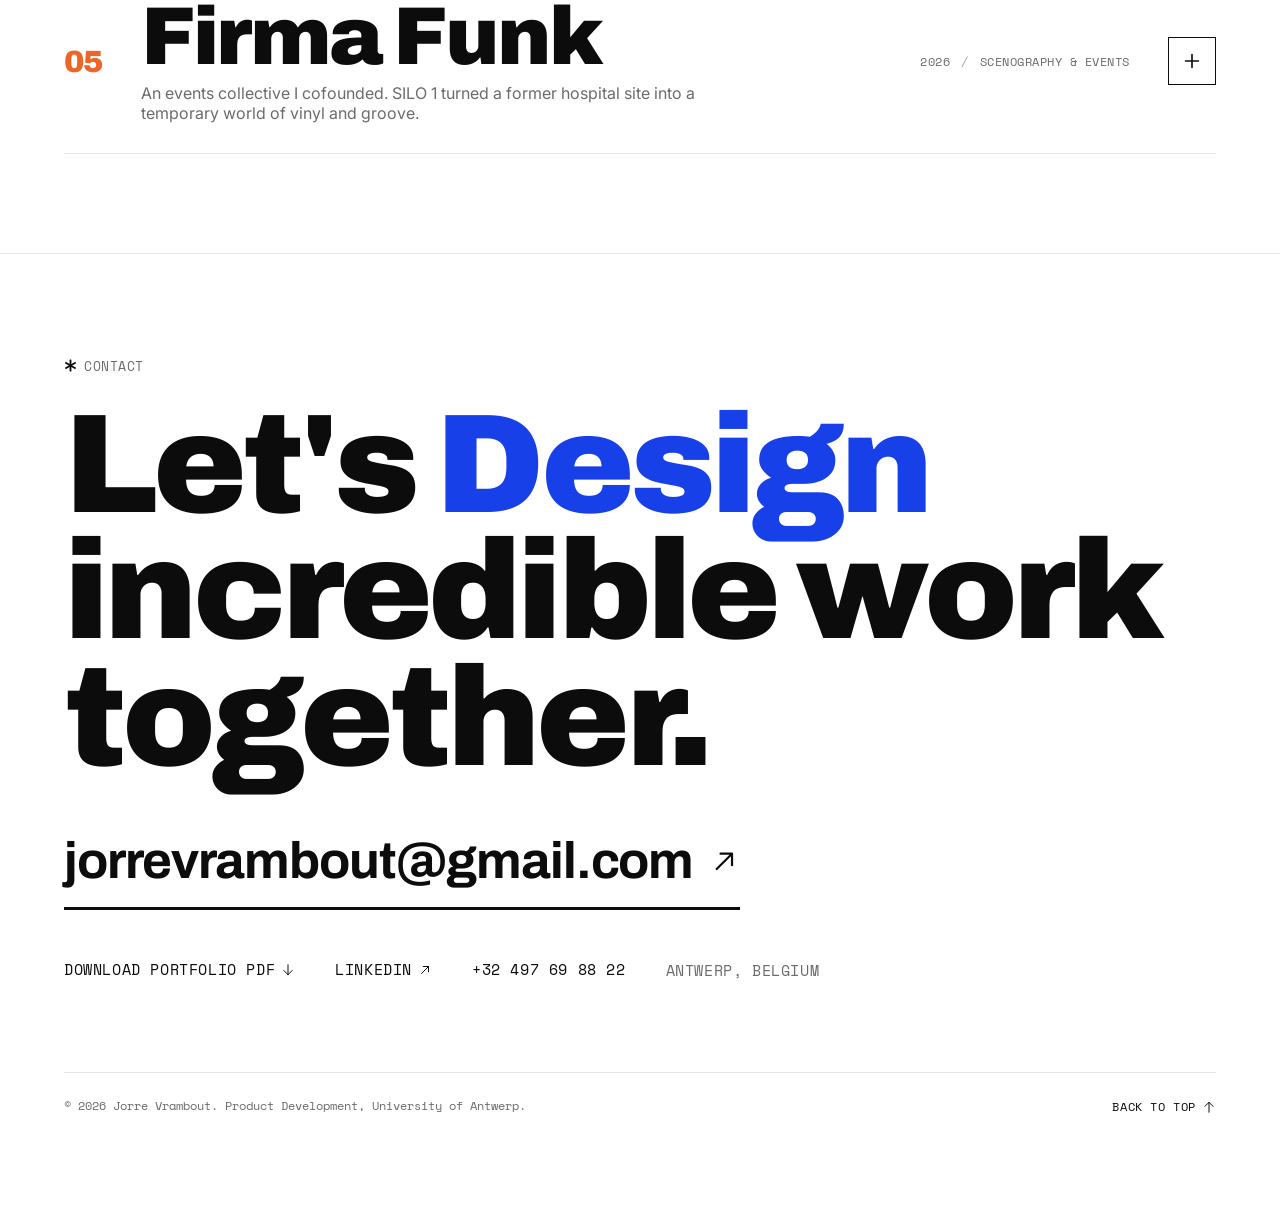
==== commit f0a7ed3f: "AMI: restore correct end report, high quality, cache-busted filenames - Re-render the original Group" ====
--- a/index.html
+++ b/index.html
@@ -283,18 +283,18 @@
         </div>
         <p class="proj__sub2"><span data-i18n="ami_strip">Scroll through the end report</span> <svg class="ast-sm" viewBox="0 0 24 24" style="width:1em;height:1em"><use href="#arrow-right"/></svg></p>
         <div class="hstrip" id="amiStrip" tabindex="0" aria-label="AMI end of term report, scroll horizontally">
-          <img data-src="assets/img/ami_p01.jpg" alt="AMI report slide 1" />
-          <img data-src="assets/img/ami_p02.jpg" alt="AMI report slide 2" />
-          <img data-src="assets/img/ami_p03.jpg" alt="AMI report slide 3" />
-          <img data-src="assets/img/ami_p04.jpg" alt="AMI report slide 4" />
-          <img data-src="assets/img/ami_p05.jpg" alt="AMI report slide 5" />
-          <img data-src="assets/img/ami_p06.jpg" alt="AMI report slide 6" />
-          <img data-src="assets/img/ami_p07.jpg" alt="AMI report slide 7" />
-          <img data-src="assets/img/ami_p08.jpg" alt="AMI report slide 8" />
-          <img data-src="assets/img/ami_p09.jpg" alt="AMI report slide 9" />
-          <img data-src="assets/img/ami_p10.jpg" alt="AMI report slide 10" />
-          <img data-src="assets/img/ami_p11.jpg" alt="AMI report slide 11" />
-          <img data-src="assets/img/ami_p12.jpg" alt="AMI report slide 12" />
+          <img data-src="assets/img/ami_rep01.jpg" alt="AMI report slide 1" />
+          <img data-src="assets/img/ami_rep02.jpg" alt="AMI report slide 2" />
+          <img data-src="assets/img/ami_rep03.jpg" alt="AMI report slide 3" />
+          <img data-src="assets/img/ami_rep04.jpg" alt="AMI report slide 4" />
+          <img data-src="assets/img/ami_rep05.jpg" alt="AMI report slide 5" />
+          <img data-src="assets/img/ami_rep06.jpg" alt="AMI report slide 6" />
+          <img data-src="assets/img/ami_rep07.jpg" alt="AMI report slide 7" />
+          <img data-src="assets/img/ami_rep08.jpg" alt="AMI report slide 8" />
+          <img data-src="assets/img/ami_rep09.jpg" alt="AMI report slide 9" />
+          <img data-src="assets/img/ami_rep10.jpg" alt="AMI report slide 10" />
+          <img data-src="assets/img/ami_rep11.jpg" alt="AMI report slide 11" />
+          <img data-src="assets/img/ami_rep12.jpg" alt="AMI report slide 12" />
         </div>
         <p class="proj__sub2" data-i18n="ami_film">Concept film</p>
         <div class="ytembed" data-yt="rYbWHlqxnuc">
